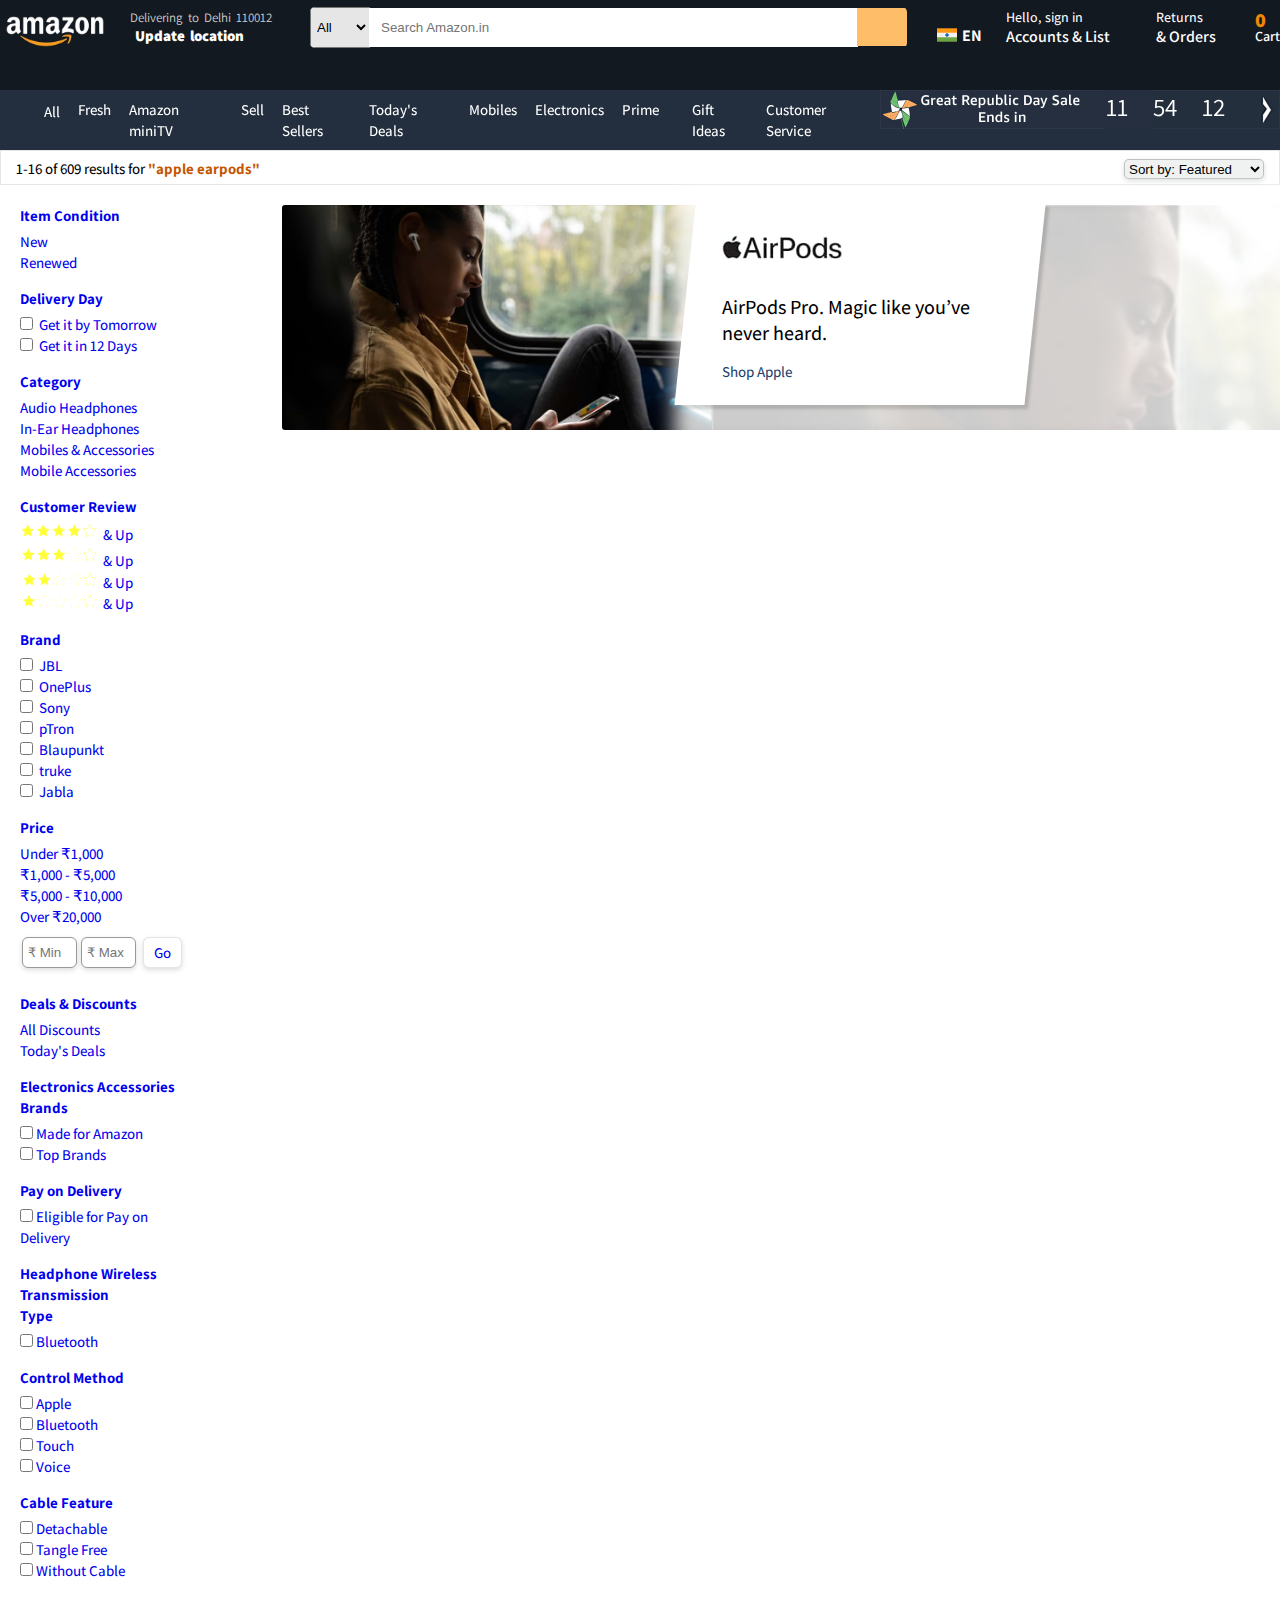
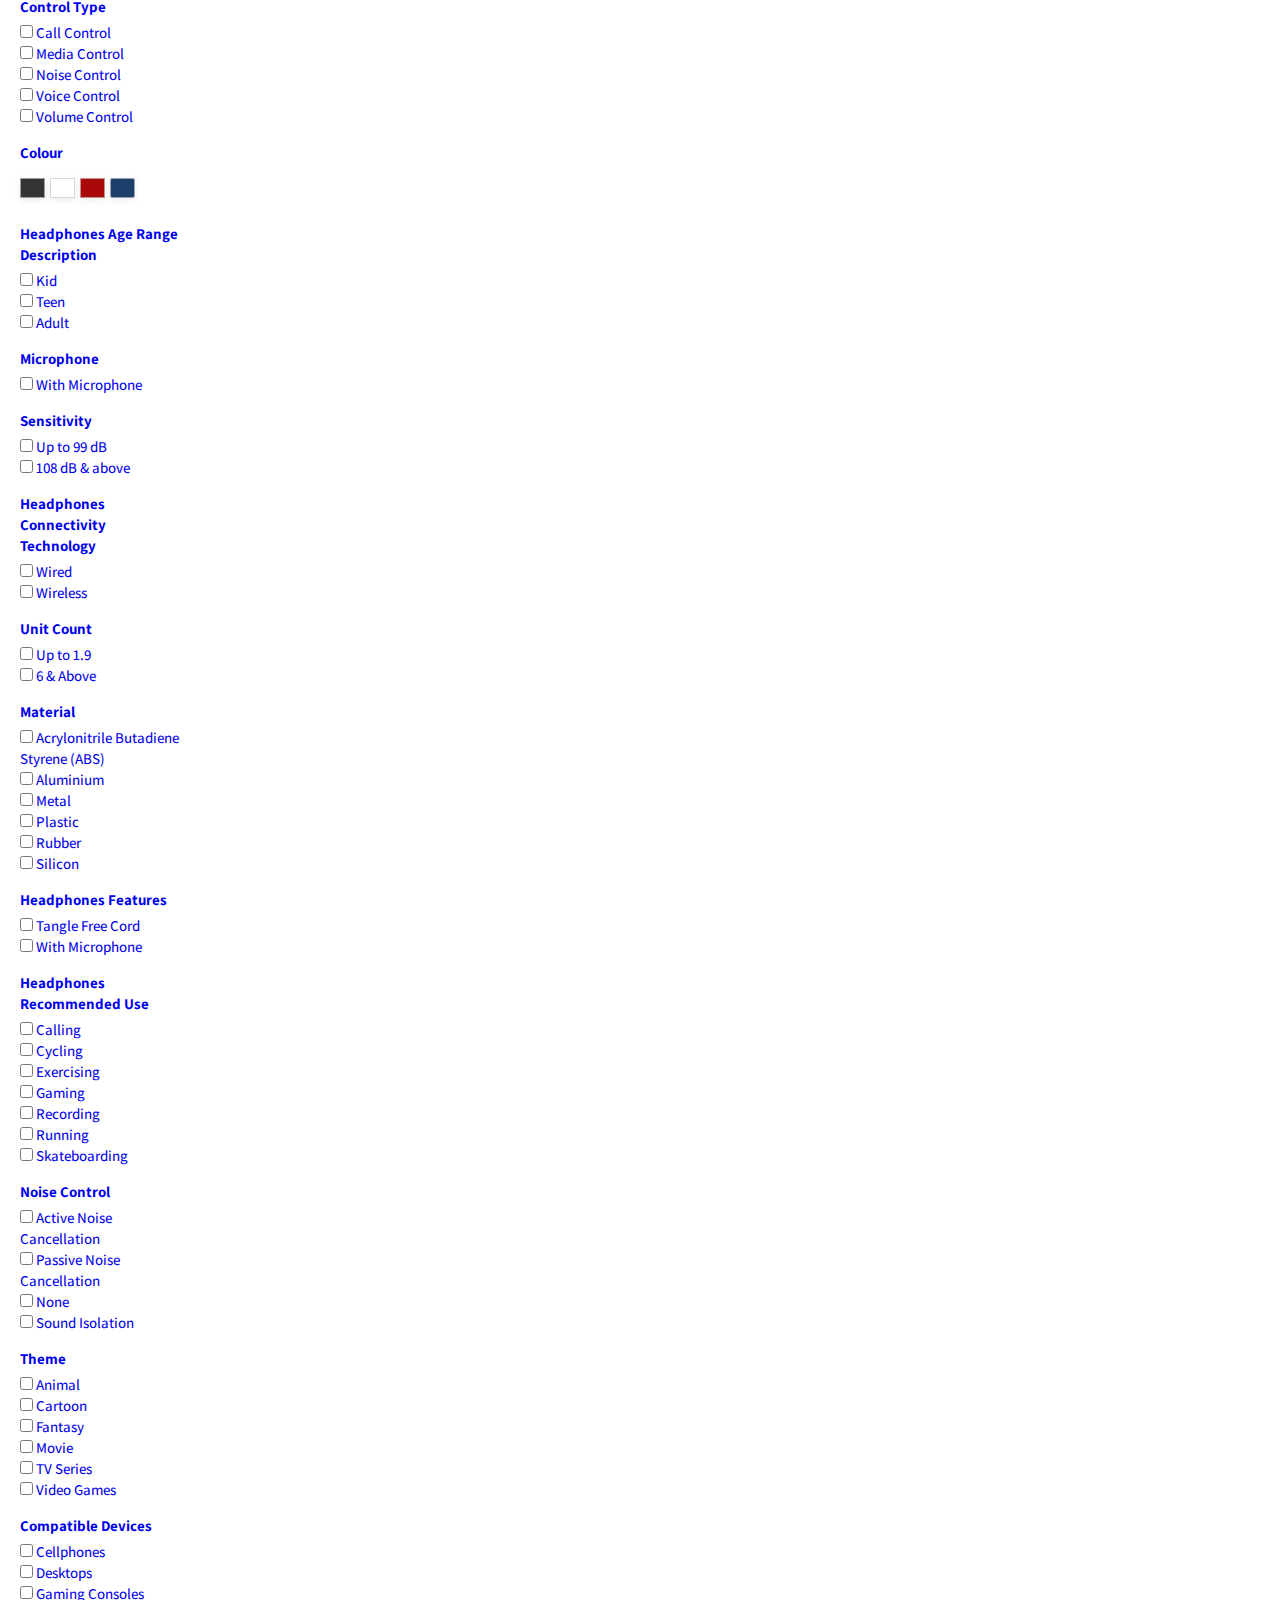
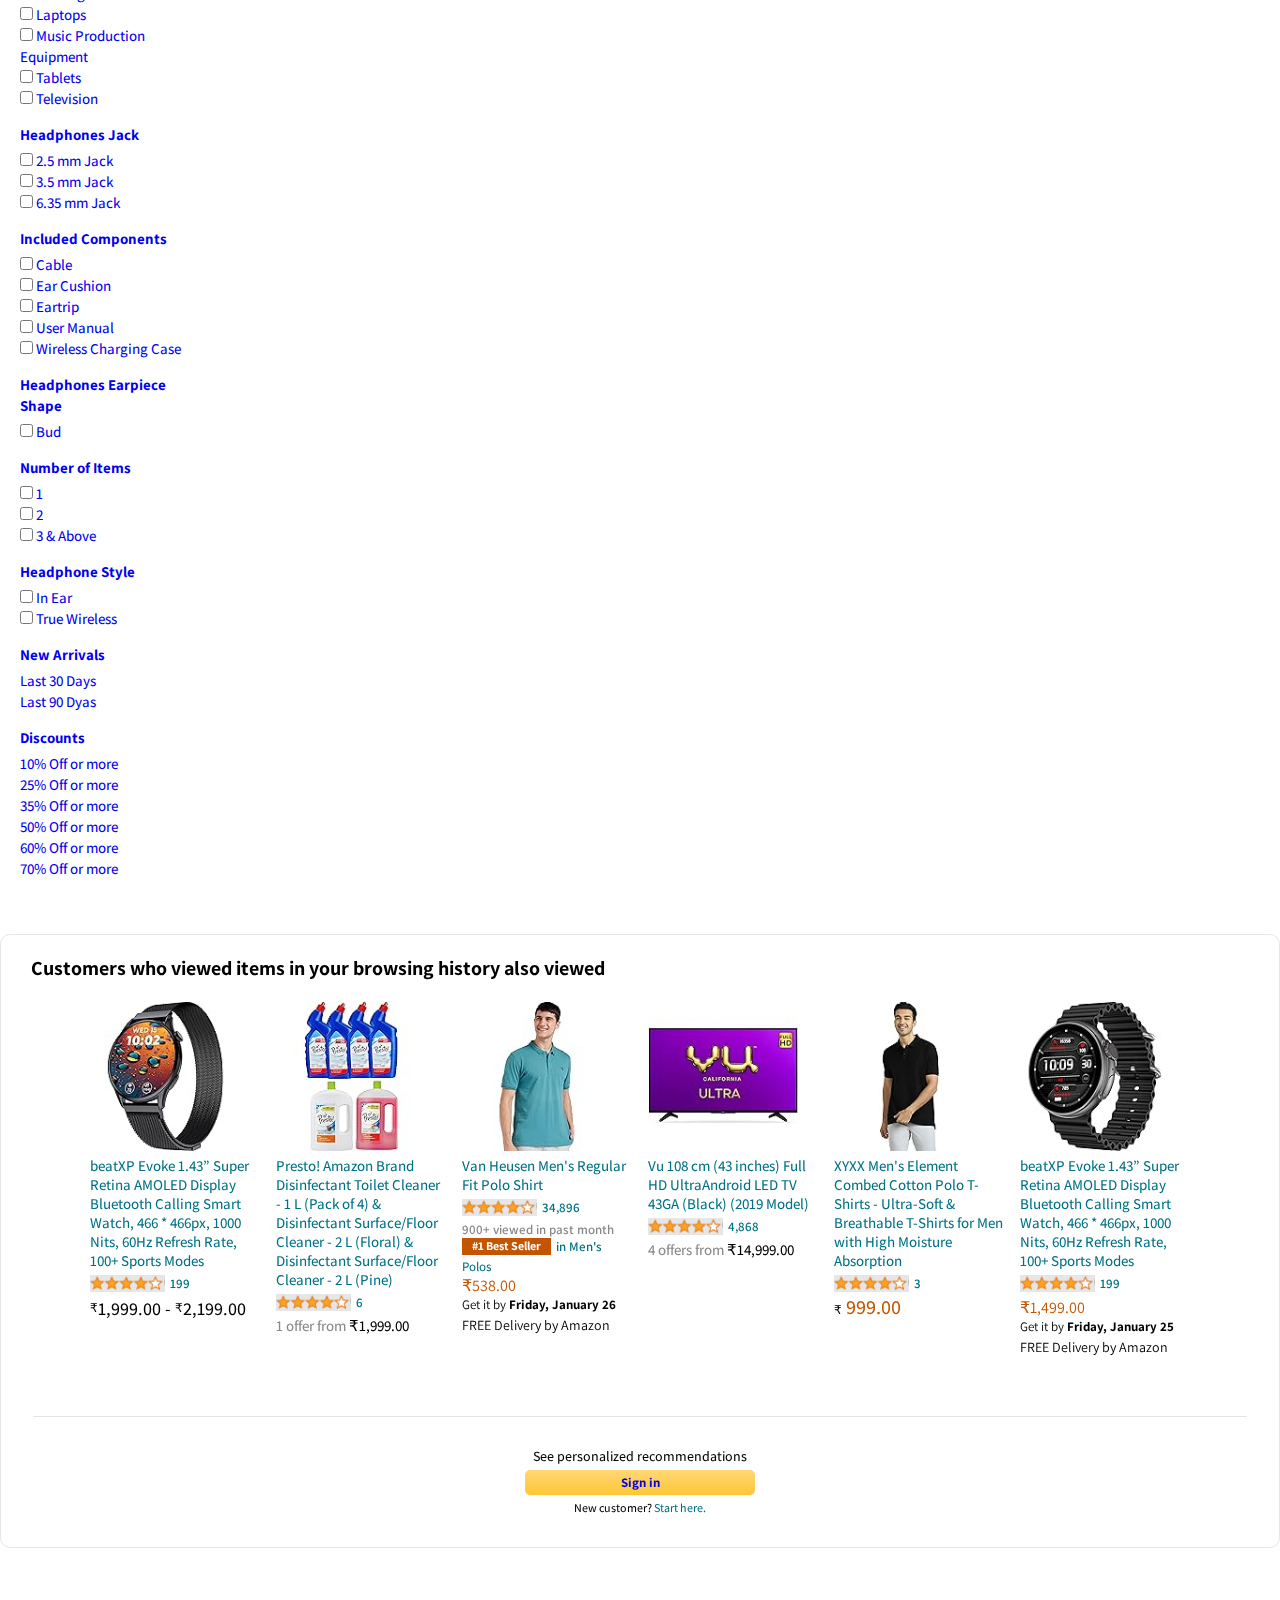
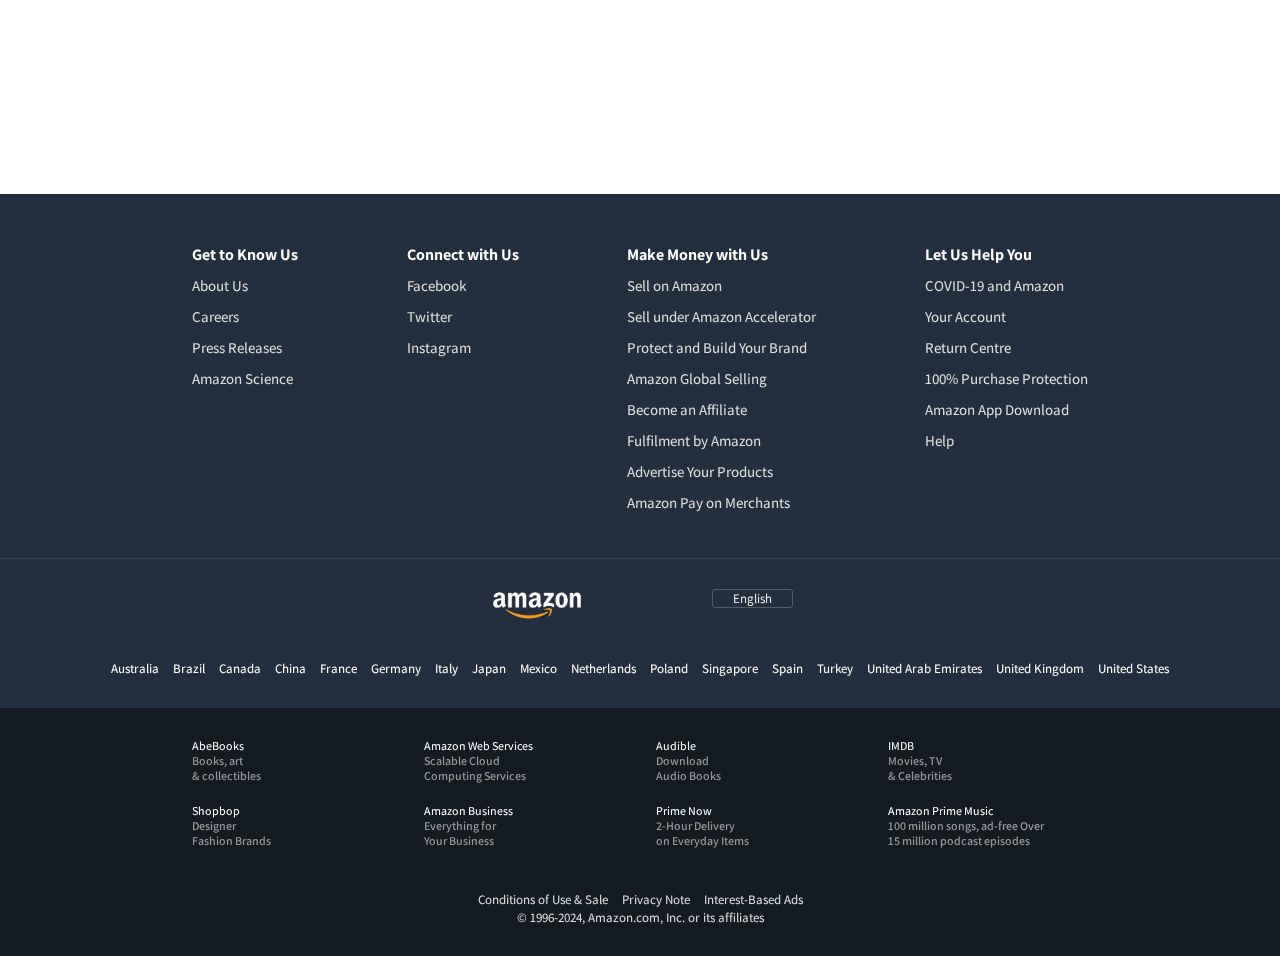
==== electronics.html @ 38cff814 "Electronic HTML Page" ====
<!DOCTYPE html>
<html lang="en">

<head>
    <meta charset="UTF-8">
    <meta name="viewport" content="width=device-width, initial-scale=1.0">
    <link rel="icon" type="image/x-icon" href="./img/tab-icon.png">
    <title>Amazon.in : Apple Earpods</title>
    <link rel="stylesheet" href="./css/style.css">
    <link rel="stylesheet" href="https://cdnjs.cloudflare.com/ajax/libs/font-awesome/6.5.1/css/all.min.css"
        integrity="sha512-DTOQO9RWCH3ppGqcWaEA1BIZOC6xxalwEsw9c2QQeAIftl+Vegovlnee1c9QX4TctnWMn13TZye+giMm8e2LwA=="
        crossorigin="anonymous" referrerpolicy="no-referrer" />
</head>

<body>

    <body>
        <!-- Site Skeleton -->
        <div class="container">
            <!-- Header One -->
            <header class="header-top">
                <div class="header-top-margin">
                    <div class="site-logo">
                        <img src="./img/log.png" alt="">
                    </div>
                    <div class="update-location">
                        <div class="location">
                            <p>Delivering to Delhi 110012</p>
                            <div class="map">
                                <p><i class="fa-solid fa-location-dot"></i></p>
                                <p>Update location</p>
                            </div>
                        </div>
                    </div>
                    <div class="search-product">
                        <form>
                            <div class="search-section">
                                <select>
                                    <option value="">All</option>
                                    <option value="">All Categories</option>
                                    <option value="">Alexa Skills</option>
                                    <option value="">Amazon Devices</option>
                                    <option value="">Amazon Fashion</option>
                                    <option value="">Amazon Fresh</option>
                                    <option value="">Amazon Pharmacy</option>
                                    <option value="">Appliances</option>
                                    <option value="">Apps & Games</option>
                                    <option value="">Audible Audiobooks</option>
                                    <option value="">Baby</option>
                                    <option value="">Beauty</option>
                                    <option value="">Books</option>
                                    <option value="">Car & Motorbike</option>
                                    <option value="">Collectibles</option>
                                    <option value="">Computers & Accessories</option>
                                    <option value="">Electronics</option>
                                    <option value="">Furniture</option>
                                    <option value="">Garden & Outdoors</option>
                                    <option value="">Gift & Cards</option>
                                    <option value="">Grocery & Gourmet Foods</option>
                                    <option value="">Health & Personal Care</option>
                                    <option value="">Home & Kitchen</option>
                                    <option value="">Industrial & Scientific</option>
                                    <option value="">Jewellery</option>
                                    <option value="">Kindle Store</option>
                                    <option value="">Kuggage & Bags</option>
                                    <option value="">Luxury Beauty</option>
                                    <option value="">Movies & TV Shows</option>
                                    <option value="">Music</option>
                                    <option value="">Musical Instruments</option>
                                    <option value="">Office Products</option>
                                    <option value="">Pet Supplies</option>
                                    <option value="">Prime Video</option>
                                    <option value="">Shoes & Handbags</option>
                                    <option value="">Software</option>
                                    <option value="">Sports, Fitness & Outdoors</option>
                                    <option value="">Subsscribe & Save</option>
                                    <option value="">Tools & Home Improvements</option>
                                    <option value="">Toys & Games</option>
                                    <option value="">Under ₹500</option>
                                    <option value="">Video Games</option>
                                    <option value="">Watches</option>
                                </select>
                                <input type="text" placeholder="Search Amazon.in">
                                <p><i class="fa-solid fa-magnifying-glass"></i></p>
                            </div>
                        </form>
                    </div>
                    <!-- Language has dropdown -->
                    <div class="select-language">
                        <div class="language">
                            <div class="lang-logo">
                                <img src="./img/india.png" alt="">
                            </div>
                            <div class="lang-name">
                                <div class="lang-names">
                                    <p>EN</p>
                                </div>
                                <div class="lang-icon"><i class="fa-solid fa-caret-down"></i></div>
                            </div>
                        </div>
                        <div class="language-dropdown hide">
                            <div class="lang-flex">
                                <ul>
                                    <li>
                                        <div class="content">
                                            <input type="radio" checked>
                                            <a href="#">English - EN</a>
                                        </div>
                                    </li>
                                    <li>
                                        <div class="underline"></div>
                                    </li>
                                    <li>
                                        <div class="content">
                                            <input type="radio">
                                            <a href="#">हिंदी - HI</a>
                                        </div>
                                    </li>
                                    <li>
                                        <div class="content">
                                            <input type="radio">
                                            <a href="#">மொழி - TA</a>
                                        </div>
                                    </li>
                                    <li>
                                        <div class="content">
                                            <input type="radio">
                                            <a href="#">భాష - TE</a>
                                        </div>
                                    </li>
                                    <li>
                                        <div class="content">
                                            <input type="radio">
                                            <a href="#">ಭಾಷೆ - KN</a>
                                        </div>
                                    </li>
                                    <li>
                                        <div class="content">
                                            <input type="radio">
                                            <a href="#">ഭാഷ - ML</a>
                                        </div>
                                    </li>
                                    <li>
                                        <div class="content">
                                            <input type="radio">
                                            <a href="#">ভাষা - BN</a>
                                        </div>
                                    </li>
                                    <li>
                                        <div class="content">
                                            <input type="radio">
                                            <a href="#">मराठी - MR</a>
                                        </div>
                                    </li>
                                    <li>
                                        <div class="learn-more">
                                            <a href="#">Learn more</a>
                                        </div>
                                    </li>
                                    <li>
                                        <div class="underline"></div>
                                    </li>
                                </ul>
                            </div>
                            <div class="shopping-site">
                                <img src="./img/india.png" alt="">
                                <p>You are shopping at Amazon.in</p>
                            </div>
                            <div class="change-country">
                                <a href="#">Change country/region</a>
                            </div>
                        </div>
                    </div>
                    <!-- Sign In has dropdown -->
                    <div class="sign-in">
                        <div class="sign-parent">
                            <div class="sign-content">
                                <p>Hello, sign in</p>
                            </div>
                        </div>
                        <div class="sign-account">
                            <div class="account-list">
                                <p>Accounts & List</p>
                            </div>
                            <div class="lang-icon"><i class="fa-solid fa-caret-down"></i></div>
                        </div>
                        <div class="sign-in-dropdown hide">
                            <div class="dropdown">
                                <div class="dropddown-sign-in">
                                    <div class="btn">
                                        <button>Sign in</button>
                                    </div>

                                    <p>New customer? <a href="#">Start here.</a></p>
                                </div>
                                <div class="underline"></div>
                                <div class="flex-divider">
                                    <div class="box-one">
                                        <ul>
                                            <li class="first-li"><a href="#">Your Lists</a></li>
                                            <li><a href="#">Create a Wish List</a></li>
                                            <li><a href="#">Wish from Any Website</a></li>
                                            <li><a href="#">Baby Wishlist</a></li>
                                            <li><a href="#">Discover Your Style</a></li>
                                            <li><a href="#">Explore Showroom</a></li>
                                        </ul>
                                    </div>
                                    <div class="underlines"></div>
                                    <div class="box-one">
                                        <ul>
                                            <li class="first-li"><a href="#">Your Account</a></li>
                                            <li><a href="#">Your Account</a></li>
                                            <li><a href="#">Your Orders</a></li>
                                            <li><a href="#">Your Wish List</a></li>
                                            <li><a href="#">Your Recommendations</a></li>
                                            <li><a href="#">Your Prime Membership</a></li>
                                            <li><a href="#">Your Prime Video</a></li>
                                            <li><a href="#">Your Subscribe & Save Items</a></li>
                                            <li><a href="#">Membership & Subscriptions</a></li>
                                            <li><a href="#">Your Seller Account</a></li>
                                            <li><a href="#">Manage Your Content and <br> Devices</a></li>
                                            <li><a href="#">Your Free Amazon Business <br> Account</a></li>
                                        </ul>
                                    </div>
                                </div>
                            </div>
                        </div>
                    </div>

                    <!-- Returns -->
                    <div class="return-orders">
                        <div class="return-cotent">
                            <p>Returns</p>
                            <p>& Orders</span></p>
                        </div>
                    </div>

                    <!-- Cart -->
                    <div class="cart">
                        <div class="cart-container">
                            <div class="cart-content">
                                <div class="cart-logo">
                                    <i class="fa-solid fa-cart-shopping"></i>
                                    <p class="cart-value">0</p>
                                </div>
                            </div>
                            <div class="cart-name">
                                <p>Cart</p>
                            </div>
                        </div>
                    </div>
                </div>
            </header>

            <!-- Burger Menu -->
            <div class="burger-menu hide">
                <div class="header">
                    <div class="user">
                        <div class="user-icon">
                            <div><i class="fa-solid fa-circle-user"></i></div>
                        </div>
                        <div class="hello-user">
                            <p>Hello, sign in</p>
                        </div>
                    </div>
                </div>
                <div class="side-menu">
                    <div class="menu-list">
                        <ul>
                            <li><a href="#">Trending</a></li>
                            <li><a href="#">Best Sellers</a></li>
                            <li><a href="#">New Releases</a></li>
                            <li><a href="#">Movers and Shakers</a></li>
                        </ul>
                    </div>
                    <div class="side-underline"></div>
                    <div class="menu-list">
                        <ul>
                            <li><a href="#">Digital Content and Devices</a></li>
                            <li><a href="#">Amazon miniTV- FREE entertainment <i
                                        class="fa-solid fa-chevron-right"></i></a>
                            </li>
                            <li><a href="#">Echo & Alexa <i class="fa-solid fa-chevron-right"></i></a></li>
                            <li><a href="#">Fire TV <i class="fa-solid fa-chevron-right"></i></a></li>
                            <li><a href="#">Kindle E-Readers & Books <i class="fa-solid fa-chevron-right"></i></a></li>
                            <li><a href="#">Audible Audiobooks <i class="fa-solid fa-chevron-right"></i></a></li>
                            <li><a href="#">Amazon Prime Video <i class="fa-solid fa-chevron-right"></i></a></li>
                            <li><a href="#">Amazon Prime Music <i class="fa-solid fa-chevron-right"></i></a></li>
                        </ul>
                    </div>
                    <div class="side-underline"></div>
                    <div class="menu-list">
                        <ul>
                            <li><a href="#">Shop by Category</a></li>
                            <li><a href="#">Mobiles & Computers <i class="fa-solid fa-chevron-right"></i></a></li>
                            <li><a href="#">TV, Appliances & Electronics <i class="fa-solid fa-chevron-right"></i></a>
                            </li>
                            <li><a href="#">Men's Fashion <i class="fa-solid fa-chevron-right"></i></a></li>
                            <li><a href="#">Women's Fashion <i class="fa-solid fa-chevron-right"></i></a></li>
                            <li><a href="#">See all <i class="fa-solid fa-chevron-down"></i></a></li>
                        </ul>
                    </div>
                    <div class="side-underline"></div>
                    <div class="menu-list">
                        <ul>
                            <li><a href="#">Programs & Features</a></li>
                            <li><a href="#">Amazon Pay</a></li>
                            <li><a href="#">Gift Cards & Mobile Recharges <i class="fa-solid fa-chevron-right"></i></a>
                            </li>
                            <li><a href="#">Amazon Launchpad</a></li>
                            <li><a href="#">Handloom and Handicrafts</a></li>
                            <li><a href="#">See all <i class="fa-solid fa-chevron-down"></i></a></li>
                        </ul>
                    </div>
                    <div class="side-underline"></div>
                    <div class="menu-list">
                        <ul>
                            <li><a href="#">Help & Settings</a></li>
                            <li><a href="#">Your Account <i class="fa-solid fa-chevron-right"></i></a></li>
                            <li><a href="#">Customer Service <i class="fa-solid fa-chevron-right"></i></a></li>
                            <li><a href="#">Sign in</a></li>
                        </ul>
                    </div>
                </div>
                <div class="close">
                    <i class="fa-solid fa-xmark"></i>
                </div>
            </div>

            <!-- Header Two -->
            <header class="header-bottom">
                <div class="header-bottom-margin">
                    <div class="nav-menu">
                        <nav>
                            <ul>
                                <li><a href="#"><i class="fa-solid fa-bars burger-menu-icon"></i>All</a></li>
                                <li><a href="#">Fresh</a></li>
                                <li><a href="#">Amazon miniTV</a></li>
                                <li><a href="#">Sell</a></li>
                                <li><a href="#">Best Sellers</a></li>
                                <li><a href="#">Today's Deals</a></li>
                                <li><a href="#">Mobiles</a></li>
                                <li><a href="#">Electronics</a></li>
                                <!-- Prime has dropdown -->
                                <li><a href="#">Prime<i class="fa-solid fa-caret-down"></i></a></li>
                                <li><a href="#">Gift Ideas</a></li>
                                <li><a href="#">Customer Service</a></li>
                            </ul>
                        </nav>
                    </div>
                    <div class="sale-banner">
                        <div class="banner-image">
                            <img src="./img/header-bottom-image.jpg" alt="">
                            <p>11 54 12</p>
                        </div>
                    </div>
                </div>
            </header>

            <div class="apple-product">
                <div class="apple-header">
                    <div class="apple-flex">
                        <div class="apple-text">
                            <p>1-16 of 609 results for <span>"apple earpods"</span></p>
                        </div>
                        <div class="apple-dropdown">
                            <select>
                                <option>Sort by: Featured <i class="fa-solid fa-chevron-down"></i></option>
                                <option>Price: Low to High</option>
                                <option>Price: High to Low</option>
                                <option>Avg. Customer Review</option>
                                <option>Newest Arrivals</option>
                            </select>
                        </div>
                    </div>
                </div>
                <div class="product-flex">
                    <div class="left">
                        <div class="item-desc">
                            <div class="item-list">
                                <ul>
                                    <li class="first"><a href="#">Item Condition</a></li>
                                    <li><a class="" href="#">New</a></li>
                                    <li><a class="" href="#">Renewed</a></li>
                                </ul>
                            </div>
                            <div class="item-list">
                                <ul>
                                    <li class="first"><a href="#">Delivery Day</a></li>
                                    <li>
                                        <input type="checkbox">
                                        <a class="" href="#">Get it by Tomorrow</a>
                                    </li>
                                    <li>
                                        <input type="checkbox">
                                        <a class="" href="#">Get it in 12 Days</a>
                                    </li>
                                </ul>
                            </div>
                            <div class="item-list">
                                <ul>
                                    <li class="first"><a href="#">Category</a></li>
                                    <li><a href="#">Audio Headphones</a></li>
                                    <li><a href="#">In-Ear Headphones</a></li>
                                    <li><a href="#">Mobiles & Accessories</a></li>
                                    <li><a href="#">Mobile Accessories</a></li>
                                </ul>
                            </div>
                            <div class="item-list">
                                <ul>
                                    <li class="first"><a href="#">Customer Review</a></li>
                                    <li><a href="#"><img src="./img/four-star.png" alt=""> & Up</a></li>
                                    <li><a href="#"><img src="./img/three-star.png" alt=""> & Up</a></li>
                                    <li><a href="#"><img src="./img/two-star.png" alt=""> & Up</a></li>
                                    <li><a href="#"><img src="./img/one-star.png" alt=""> & Up</a></li>
                                    </li>

                                </ul>
                            </div>
                            <div class="item-list">
                                <ul>
                                    <li class="first"><a href="#">Brand</a></li>
                                    <li>
                                        <input type="checkbox">
                                        <a class="" href="#">JBL</a>
                                    </li>
                                    <li>
                                        <input type="checkbox">
                                        <a class="" href="#">OnePlus</a>
                                    </li>
                                    <li>
                                        <input type="checkbox">
                                        <a class="" href="#">Sony</a>
                                    </li>
                                    <li>
                                        <input type="checkbox">
                                        <a class="" href="#">pTron</a>
                                    </li>
                                    <li>
                                        <input type="checkbox">
                                        <a class="" href="#">Blaupunkt</a>
                                    </li>
                                    <li>
                                        <input type="checkbox">
                                        <a class="" href="#">truke</a>
                                    </li>
                                    <li>
                                        <input type="checkbox">
                                        <a class="" href="#">Jabla</a>
                                    </li>
                                </ul>
                            </div>
                            <div class="item-list">
                                <ul>
                                    <li class="first">
                                        <a href="#">Price</a>
                                    </li>
                                    <li><a href="#"> Under ₹1,000</a></li>
                                    <li><a href="#"> ₹1,000 - ₹5,000</a></li>
                                    <li><a href="#"> ₹5,000 - ₹10,000</a></li>
                                    <li><a href="#"> Over ₹20,000</a></li>
                                    <li>
                                        <div class="flex-items">
                                            <input type="text" placeholder="₹ Min">
                                            <input type="text" placeholder="₹ Max">
                                            <a href="#">Go</a>
                                        </div>
                                    </li>
                                </ul>
                            </div>
                            <div class="item-list">
                                <ul>
                                    <li class="first"><a href="#">Deals & Discounts</a></li>
                                    <li><a href="#">All Discounts</a></li>
                                    <li><a href="#">Today's Deals</a></li>
                                </ul>
                            </div>
                            <div class="item-list">
                                <ul>
                                    <li class="first"><a href="#">Electronics Accessories Brands </a></li>
                                    <li><input type="checkbox"><a href="#">Made for Amazon</a></li>
                                    <li><input type="checkbox"><a href="#">Top Brands</a></li>
                                </ul>
                            </div>
                            <div class="item-list">
                                <ul>
                                    <li class="first"><a href="#">Pay on Delivery</a></li>
                                    <li><input type="checkbox"><a href="#">Eligible for Pay on Delivery</a></li>
                                </ul>
                            </div>
                            <div class="item-list">
                                <ul>
                                    <li class="first"><a href="#">Headphone Wireless Transmission <br> Type</a></li>
                                    <li><input type="checkbox"><a href="#">Bluetooth</a></li>
                                </ul>
                            </div>
                            <div class="item-list">
                                <ul>
                                    <li class="first"><a href="#">Control Method</a></li>
                                    <li><input type="checkbox"><a href="#">Apple</a></li>
                                    <li><input type="checkbox"><a href="#">Bluetooth</a></li>
                                    <li><input type="checkbox"><a href="#">Touch</a></li>
                                    <li><input type="checkbox"><a href="#">Voice</a></li>
                                </ul>
                            </div>
                            <div class="item-list">
                                <ul>
                                    <li class="first"><a href="#">Cable Feature</a></li>
                                    <li><input type="checkbox"><a href="#">Detachable</a></li>
                                    <li><input type="checkbox"><a href="#">Tangle Free</a></li>
                                    <li><input type="checkbox"><a href="#">Without Cable</a></li>
                                </ul>
                            </div>
                            <div class="item-list">
                                <ul>
                                    <li class="first"><a href="#">Control Type</a></li>
                                    <li><input type="checkbox"><a href="#">Call Control</a></li>
                                    <li><input type="checkbox"><a href="#">Media Control</a></li>
                                    <li><input type="checkbox"><a href="#">Noise Control</a></li>
                                    <li><input type="checkbox"><a href="#">Voice Control</a></li>
                                    <li><input type="checkbox"><a href="#">Volume Control</a></li>
                                </ul>
                            </div>
                            <div class="item-list">
                                <ul>
                                    <li class="first"><a href="#">Colour</a></li>
                                    <li>
                                        <div class="flex-items">
                                            <div class="color-one"></div>
                                            <div class="color-two"></div>
                                            <div class="color-three"></div>
                                            <div class="color-four"></div>
                                        </div>
                                    </li>
                                </ul>
                            </div>
                            <div class="item-list">
                                <ul>
                                    <li class="first"><a href="#">Headphones Age Range Description</a></li>
                                    <li><input type="checkbox"><a href="#">Kid</a></li>
                                    <li><input type="checkbox"><a href="#">Teen</a></li>
                                    <li><input type="checkbox"><a href="#">Adult</a></li>
                                </ul>
                            </div>
                            <div class="item-list">
                                <ul>
                                    <li class="first"><a href="#">Microphone</a></li>
                                    <li><input type="checkbox"><a href="#">With Microphone</a></li>
                                </ul>
                            </div>
                            <div class="item-list">
                                <ul>
                                    <li class="first"><a href="#">Sensitivity</a></li>
                                    <li><input type="checkbox"><a href="#">Up to 99 dB</a></li>
                                    <li><input type="checkbox"><a href="#">108 dB & above</a></li>
                                </ul>
                            </div>
                            <div class="item-list">
                                <ul>
                                    <li class="first"><a href="#">Headphones Connectivity <br> Technology</a></li>
                                    <li><input type="checkbox"><a href="#">Wired</a></li>
                                    <li><input type="checkbox"><a href="#">Wireless</a></li>
                                </ul>
                            </div>
                            <div class="item-list">
                                <ul>
                                    <li class="first"><a href="#">Unit Count</a></li>
                                    <li><input type="checkbox"><a href="#">Up to 1.9</a></li>
                                    <li><input type="checkbox"><a href="#">6 & Above</a></li>
                                </ul>
                            </div>
                            <div class="item-list">
                                <ul>
                                    <li class="first"><a href="#">Material</a></li>
                                    <li><input type="checkbox"><a href="#">Acrylonitrile Butadiene Styrene (ABS)</a>
                                    </li>
                                    <li><input type="checkbox"><a href="#">Aluminium</a></li>
                                    <li><input type="checkbox"><a href="#">Metal</a></li>
                                    <li><input type="checkbox"><a href="#">Plastic</a></li>
                                    <li><input type="checkbox"><a href="#">Rubber</a></li>
                                    <li><input type="checkbox"><a href="#">Silicon</a></li>
                                </ul>
                            </div>
                            <div class="item-list">
                                <ul>
                                    <li class="first"><a href="#">Headphones Features</a></li>
                                    <li><input type="checkbox"><a href="#">Tangle Free Cord</a></li>
                                    <li><input type="checkbox"><a href="#">With Microphone</a></li>
                                </ul>
                            </div>
                            <div class="item-list">
                                <ul>
                                    <li class="first"><a href="#">Headphones Recommended Use</a></li>
                                    <li><input type="checkbox"><a href="#">Calling</a></li>
                                    <li><input type="checkbox"><a href="#">Cycling</a></li>
                                    <li><input type="checkbox"><a href="#">Exercising</a></li>
                                    <li><input type="checkbox"><a href="#">Gaming</a></li>
                                    <li><input type="checkbox"><a href="#">Recording</a></li>
                                    <li><input type="checkbox"><a href="#">Running</a></li>
                                    <li><input type="checkbox"><a href="#">Skateboarding</a></li>
                                </ul>
                            </div>
                            <div class="item-list">
                                <ul>
                                    <li class="first"><a href="#">Noise Control</a></li>
                                    <li><input type="checkbox"><a href="#">Active Noise Cancellation</a></li>
                                    <li><input type="checkbox"><a href="#">Passive Noise Cancellation</a></li>
                                    <li><input type="checkbox"><a href="#">None</a></li>
                                    <li><input type="checkbox"><a href="#">Sound Isolation</a></li>
                                </ul>
                            </div>
                            <div class="item-list">
                                <ul>
                                    <li class="first"><a href="#">Theme</a></li>
                                    <li><input type="checkbox"><a href="#">Animal</a></li>
                                    <li><input type="checkbox"><a href="#">Cartoon</a></li>
                                    <li><input type="checkbox"><a href="#">Fantasy</a></li>
                                    <li><input type="checkbox"><a href="#">Movie</a></li>
                                    <li><input type="checkbox"><a href="#">TV Series</a></li>
                                    <li><input type="checkbox"><a href="#">Video Games</a></li>
                                </ul>
                            </div>
                            <div class="item-list">
                                <ul>
                                    <li class="first"><a href="#">Compatible Devices</a></li>
                                    <li><input type="checkbox"><a href="#">Cellphones</a></li>
                                    <li><input type="checkbox"><a href="#">Desktops</a></li>
                                    <li><input type="checkbox"><a href="#">Gaming Consoles</a></li>
                                    <li><input type="checkbox"><a href="#">Laptops</a></li>
                                    <li><input type="checkbox"><a href="#">Music Production Equipment</a></li>
                                    <li><input type="checkbox"><a href="#">Tablets</a></li>
                                    <li><input type="checkbox"><a href="#">Television</a></li>
                                </ul>
                            </div>
                            <div class="item-list">
                                <ul>
                                    <li class="first"><a href="#">Headphones Jack</a></li>
                                    <li><input type="checkbox"><a href="#">2.5 mm Jack</a></li>
                                    <li><input type="checkbox"><a href="#">3.5 mm Jack</a></li>
                                    <li><input type="checkbox"><a href="#">6.35 mm Jack</a></li>
                                </ul>
                            </div>
                            <div class="item-list">
                                <ul>
                                    <li class="first"><a href="#">Included Components</a></li>
                                    <li><input type="checkbox"><a href="#">Cable</a></li>
                                    <li><input type="checkbox"><a href="#">Ear Cushion</a></li>
                                    <li><input type="checkbox"><a href="#">Eartrip</a></li>
                                    <li><input type="checkbox"><a href="#">User Manual</a></li>
                                    <li><input type="checkbox"><a href="#">Wireless Charging Case</a></li>
                                </ul>
                            </div>
                            <div class="item-list">
                                <ul>
                                    <li class="first"><a href="#">Headphones Earpiece Shape</a></li>
                                    <li><input type="checkbox"><a href="#">Bud</a></li>
                                </ul>
                            </div>
                            <div class="item-list">
                                <ul>
                                    <li class="first"><a href="#">Number of Items</a></li>
                                    <li><input type="checkbox"><a href="#">1</a></li>
                                    <li><input type="checkbox"><a href="#">2</a></li>
                                    <li><input type="checkbox"><a href="#">3 & Above</a></li>
                                </ul>
                            </div>
                            <div class="item-list">
                                <ul>
                                    <li class="first"><a href="#">Headphone Style</a></li>
                                    <li><input type="checkbox"><a href="#">In Ear</a></li>
                                    <li><input type="checkbox"><a href="#">True Wireless</a></li>
                                </ul>
                            </div>
                            <div class="item-list">
                                <ul>
                                    <li class="first"><a href="#">New Arrivals</a></li>
                                    <li><a href="#">Last 30 Days</a></li>
                                    <li><a href="#">Last 90 Dyas</a></li>
                                </ul>
                            </div>
                            <div class="item-list">
                                <ul>
                                    <li class="first"><a href="#">Discounts</a></li>
                                    <li><a href="#">10% Off or more</a></li>
                                    <li><a href="#">25% Off or more</a></li>
                                    <li><a href="#">35% Off or more</a></li>
                                    <li><a href="#">50% Off or more</a></li>
                                    <li><a href="#">60% Off or more</a></li>
                                    <li><a href="#">70% Off or more</a></li>
                                </ul>
                            </div>
                        </div>
                    </div>
                    <div class="right">
                        <div class="prod-banner">
                            <div class="main-image">
                                <img src="./img/prod-banner.jpg" alt="">
                            </div>
                            <div class="image-desc"></div>
                            <div class="apple-skew">
                                <div class="apple-logo">
                                    <img src="./img/airpod-logo.jpeg" alt="">
                                    <p>AirPods Pro. Magic like you’ve never heard.</p>
                                    <a href="#">Shop Apple <i class="fa-solid fa-chevron-right"></i></a>
                                </div>
                            </div>
                            <div class="fade-image">
                                <img src="./img/prod-banner.jpg" alt="">
                            </div>
                            <div class="image-overlay"></div>
                        </div>
                        <div class="prod-container">
                            <div class="search-result">
                                <p class="result">Results</p>
                                <p class="check-product">Check each product page for other buying options.</p>
                            </div>
                            <div class="prod-tiles">
                                <div class="item-list">
                                    <div></div>
                                </div>
                            </div>
                        </div>
                    </div>
                </div>
            </div>

            <!-- Browsing History -->
            <section class="browsing-history">
                <div class="browsing-border">
                    <div class="browsing-heading">
                        <p>Customers who viewed items in your browsing history also viewed</p>
                    </div>
                    <div class="browsing-prod">
                        <div class="browsing-flex">
                            <div class="browsing-item">
                                <div class="browsing-image">
                                    <img src="./img/browsingone.jpg" alt="">
                                </div>
                                <div class="browsing-desc">
                                    <p>beatXP Evoke 1.43” Super Retina AMOLED Display Bluetooth Calling Smart Watch, 466
                                        *
                                        466px, 1000 Nits, 60Hz Refresh Rate, 100+ Sports Modes</p>
                                </div>
                                <div class="browsing-rating">
                                    <img src="./img/four-star.png" alt="">
                                    <p>199</p>
                                </div>
                                <div class="browsing-price">
                                    <p><span>₹</span>1,999.00 - <span>₹</span>2,199.00</p>
                                </div>
                            </div>
                            <div class="browsing-item">
                                <div class="browsing-image">
                                    <img src="./img/browsingtwo.jpg" alt="">
                                </div>
                                <div class="browsing-desc">
                                    <p>Presto! Amazon Brand Disinfectant Toilet Cleaner - 1 L (Pack of 4) & Disinfectant
                                        Surface/Floor Cleaner - 2 L (Floral) & Disinfectant Surface/Floor Cleaner - 2 L
                                        (Pine)</p>
                                </div>
                                <div class="browsing-rating">
                                    <img src="./img/four-star.png" alt="">
                                    <p>6</p>
                                </div>
                                <div class="browsing-price">
                                    <p class="darker">1 offer from <span class="darker-span">₹1,999.00</span></p>
                                </div>
                            </div>
                            <div class="browsing-item">
                                <div class="browsing-image">
                                    <img src="./img/browsingthree.jpg" alt="">
                                </div>
                                <div class="browsing-desc">
                                    <p>Van Heusen Men's Regular Fit Polo Shirt</p>
                                </div>
                                <div class="browsing-rating">
                                    <img src="./img/four-star.png" alt="">
                                    <p>34,896</p>
                                </div>
                                <div class="viewed">
                                    <p>900+ viewed in past month</p>
                                </div>
                                <div class="banner-ad">
                                    <div class="banner">
                                        <p>#1 Best Seller</p>
                                    </div>
                                    <div class="banner-desc">
                                        <p>in Men's</p>
                                    </div>
                                </div>
                                <div class="polos">
                                    <p>Polos</p>
                                </div>
                                <div class="browsing-pricing">
                                    <p><span>₹</span>538.00</p>
                                </div>
                                <div class="friday">
                                    <p>Get it by <span>Friday, January 26</span></p>
                                </div>
                                <div class="free-delivery">
                                    <p>FREE Delivery by Amazon</p>
                                </div>
                            </div>
                            <div class="browsing-item">
                                <div class="browsing-image">
                                    <img src="./img/browsingfour.jpg" alt="">
                                </div>
                                <div class="browsing-desc">
                                    <p>Vu 108 cm (43 inches) Full HD UltraAndroid LED TV 43GA (Black) (2019 Model)</p>
                                </div>
                                <div class="browsing-rating">
                                    <img src="./img/four-star.png" alt="">
                                    <p>4,868</p>
                                </div>
                                <div class="browsing-price">
                                    <p class="offers"><span class="offer-span">4 offers from</span> ₹14,999.00</p>
                                </div>
                            </div>
                            <div class="browsing-item">
                                <div class="browsing-image">
                                    <img src="./img/browsingfive.jpg" alt="">
                                </div>
                                <div class="browsing-desc">
                                    <p>XYXX Men's Element Combed Cotton Polo T-Shirts - Ultra-Soft & Breathable T-Shirts
                                        for
                                        Men with High Moisture Absorption</p>
                                </div>
                                <div class="browsing-rating">
                                    <img src="./img/four-star.png" alt="">
                                    <p>3</p>
                                </div>
                                <div class="browsing-price">
                                    <p><span>₹</span> <span class="orange-text">999.00</span></p>
                                </div>
                            </div>
                            <div class="browsing-item">
                                <div class="browsing-image">
                                    <img src="./img/browsingsix.jpg" alt="">
                                </div>
                                <div class="browsing-desc">
                                    <p>beatXP Evoke 1.43” Super Retina AMOLED Display Bluetooth Calling Smart Watch, 466
                                        *
                                        466px, 1000 Nits, 60Hz Refresh Rate, 100+ Sports Modes</p>
                                </div>
                                <div class="browsing-rating">
                                    <img src="./img/four-star.png" alt="">
                                    <p>199</p>
                                </div>
                                <div class="browsing-pricing">
                                    <p><span>₹</span>1,499.00</p>
                                </div>
                                <div class="friday">
                                    <p>Get it by <span>Friday, January 25</span></p>
                                </div>
                                <div class="free-delivery">
                                    <p>FREE Delivery by Amazon</p>
                                </div>
                            </div>
                        </div>
                    </div>
                    <div class="underline"></div>
                    <div class="browsing-sign">
                        <div class="browsing-sign-flex">
                            <div class="browsing-sign-desc">
                                <p>See personalized recommendations</p>
                            </div>
                            <div class="sign-button">
                                <a href="#">Sign in</a>
                            </div>
                            <div class="new-customer">
                                <p>New customer? <a href="">Start here.</a></p>
                            </div>
                        </div>
                    </div>
                </div>
            </section>
            <!-- Footer -->
            <footer>
                <div class="footer-top">
                    <div class="footer-margin">
                        <div class="footer-flex">
                            <div class="footer-list">
                                <ul>
                                    <li><a href="#"><span>Get to Know Us</span></a></li>
                                    <li><a href="#">About Us</a></li>
                                    <li><a href="#">Careers</a></li>
                                    <li><a href="#">Press Releases</a></li>
                                    <li><a href="#">Amazon Science</a></li>
                                </ul>
                            </div>
                            <div class="footer-list">
                                <ul>
                                    <li><a href="#"><span>Connect with Us</span></a></li>
                                    <li><a href="#">Facebook</a></li>
                                    <li><a href="#">Twitter</a></li>
                                    <li><a href="#">Instagram</a></li>
                                </ul>
                            </div>
                            <div class="footer-list">
                                <ul>
                                    <li><a href="#"><span>Make Money with Us</span></a></li>
                                    <li><a href="#">Sell on Amazon</a></li>
                                    <li><a href="#">Sell under Amazon Accelerator</a></li>
                                    <li><a href="#">Protect and Build Your Brand</a></li>
                                    <li><a href="#">Amazon Global Selling</a></li>
                                    <li><a href="#">Become an Affiliate</a></li>
                                    <li><a href="#">Fulfilment by Amazon</a></li>
                                    <li><a href="#">Advertise Your Products</a></li>
                                    <li><a href="#">Amazon Pay on Merchants</a></li>
                                </ul>
                            </div>
                            <div class="footer-list">
                                <ul>
                                    <li><a href="#"><span>Let Us Help You</span></a></li>
                                    <li><a href="#">COVID-19 and Amazon</a></li>
                                    <li><a href="#">Your Account</a></li>
                                    <li><a href="#">Return Centre</a></li>
                                    <li><a href="#">100% Purchase Protection</a></li>
                                    <li><a href="#">Amazon App Download</a></li>
                                    <li><a href="#">Help</a></li>
                                </ul>
                            </div>
                        </div>
                    </div>
                </div>
                <div class="footer-med">
                    <div class="underline"></div>
                    <div class="footer-margin">
                        <div class="footer-flex">
                            <div class="footer-img">
                                <div class="image">
                                    <img src="./img/log.png" alt="">
                                </div>
                            </div>
                            <div class="footer-language">
                                <div class="language-border">
                                    <div class="globe">
                                        <i class="fa-solid fa-globe"></i>
                                    </div>
                                    <div class="lang">
                                        <p>English</p>
                                    </div>
                                    <div class="lang-icons">
                                        <div class="up-arrow">
                                            <i class="fa-solid fa-caret-up"></i>
                                        </div>
                                        <div class="down-arrow">
                                            <i class="fa-solid fa-caret-down"></i>
                                        </div>
                                    </div>
                                </div>
                            </div>
                        </div>
                        <div class="footer-flex">
                            <div class="footer-margin-bottom">
                                <div class="country-list">
                                    <ul>
                                        <li><a href="#">Australia</a></li>
                                        <li><a href="#">Brazil</a></li>
                                        <li><a href="#">Canada</a></li>
                                        <li><a href="#">China</a></li>
                                        <li><a href="#">France</a></li>
                                        <li><a href="#">Germany</a></li>
                                        <li><a href="#">Italy</a></li>
                                        <li><a href="#">Japan</a></li>
                                        <li><a href="#">Mexico</a></li>
                                        <li><a href="#">Netherlands</a></li>
                                        <li><a href="#">Poland</a></li>
                                        <li><a href="#">Singapore</a></li>
                                        <li><a href="#">Spain</a></li>
                                        <li><a href="#">Turkey</a></li></br>
                                        <li><a href="#">United Arab Emirates</a></li>
                                        <li><a href="#">United Kingdom</a></li>
                                        <li><a href="#">United States</a></li>
                                    </ul>
                                </div>
                            </div>
                        </div>
                    </div>

                </div>
                <div class="footer-bottom">
                    <div class="footer-margin">
                        <div class="footer-flex">
                            <div class="footer-list-item">
                                <div class="list-items">
                                    <a>AbeBooks <br> <span>Books, art <br> & collectibles</span></a>
                                </div>
                                <div class="list-items">
                                    <a>Amazon Web Services <br> <span>Scalable Cloud <br> Computing Services</span></a>
                                </div>
                                <div class="list-items">
                                    <a>Audible <br> <span>Download <br> Audio Books</span></a>
                                </div>
                                <div class="list-items">
                                    <a>IMDB <br> <span>Movies, TV <br> & Celebrities</span></a>
                                </div>
                            </div>
                            <div class="footer-list-item">
                                <div class="list-items">
                                    <a>Shopbop <br> <span>Designer <br> Fashion Brands</span></a>
                                </div>
                                <div class="list-items">
                                    <a>Amazon Business <br> <span>Everything for <br> Your Business</span></a>
                                </div>
                                <div class="list-items">
                                    <a>Prime Now <br> <span>2-Hour Delivery <br> on Everyday Items</span></a>
                                </div>
                                <div class="list-items">
                                    <a>Amazon Prime Music <br> <span>100 million songs, ad-free Over <br> 15 million
                                            podcast
                                            episodes</span> </a>
                                </div>
                            </div>
                        </div>
                    </div>
                </div>
                <div class="footer-site-note">

                    <div class="site-note-one">
                        <ul>
                            <li><a href="#">Conditions of Use & Sale</a></li>
                            <li><a href="#">Privacy Note</a></li>
                            <li><a href="#">Interest-Based Ads</a></li>
                        </ul>
                    </div>
                    <div class="site-note-two">
                        <p><span>&#169; </span> 1996-2024, Amazon.com, Inc. or its affiliates</p>
                    </div>

                </div>
            </footer>
        </div>

    </body>

</html>
---- css/style.css ----
@import url("https://fonts.googleapis.com/css2?family=Assistant:wght@200;300;400;500;600;700;800&display=swap");
* {
  margin: 0;
  padding: 0;
  box-sizing: border-box;
}

.row-row-two::-webkit-scrollbar,
.row-row::-webkit-scrollbar {
  height: 5px;
}

.row-row-two::-webkit-scrollbar-track,
.row-row::-webkit-scrollbar-track {
  background-color: #fff;
}

.row-row-two::-webkit-scrollbar-thumb,
.row-row::-webkit-scrollbar-thumb {
  background-color: #888;
  border-radius: 5px;
}

body {
  font-size: 16px;
  font-family: "Assistant", sans-serif;
  color: #fff;
}

a {
  text-decoration: none;
}

a:visited {
  color: #000;
}

li {
  list-style: none;
}

.hide {
  display: none;
}

.show {
  display: block;
}

.container .header-top {
  height: 10vh;
  width: 100%;
  overflow-y: hidden;
  background-color: #131921;
}
.container .header-top .header-top-margin {
  position: fixed;
  z-index: 1000;
  background-color: #131921;
  width: 100%;
  display: flex;
  justify-content: center;
  align-items: center;
}
.container .header-top .header-top-margin .site-logo {
  width: 110px;
  margin-top: 13px;
}
.container .header-top .header-top-margin .site-logo img {
  width: inherit;
}
.container .header-top .header-top-margin .update-location {
  min-width: 200px;
}
.container .header-top .header-top-margin .update-location .location {
  padding: 0px 20px;
}
.container .header-top .header-top-margin .update-location .location p {
  color: #ccc;
  font-size: 13px;
  word-spacing: 2px;
}
.container .header-top .header-top-margin .update-location .location .map {
  display: flex;
  flex-direction: row;
}
.container .header-top .header-top-margin .update-location .location .map p i {
  margin-right: 5px;
}
.container .header-top .header-top-margin .update-location .location .map p {
  color: #fff;
  font-weight: 800;
  font-size: 15px;
}
.container .header-top .header-top-margin .search-product {
  width: 600px;
  border-radius: 5px;
  position: relative;
  overflow: hidden;
}
.container .header-top .header-top-margin .search-product form .search-section select {
  margin-right: -4px;
  width: 60px;
  padding: 11px 2px;
  background: #e6e6e6;
}
.container .header-top .header-top-margin .search-product form .search-section input {
  outline: none;
  border: none;
  width: 82%;
  padding: 12px;
}
.container .header-top .header-top-margin .search-product form .search-section p {
  position: absolute;
  right: 0;
  top: 1px;
  width: 50px;
  height: 38px;
  background: #febd69;
}
.container .header-top .header-top-margin .search-product form .search-section p i {
  font-size: 17px;
  color: #000;
  padding: 10px 18px;
}
.container .header-top .header-top-margin .select-language {
  margin-top: 10px;
  width: 100px;
}
.container .header-top .header-top-margin .select-language .language {
  margin: 10px 0px 0px 30px;
  display: flex;
}
.container .header-top .header-top-margin .select-language .language .lang-logo img {
  width: 20px;
}
.container .header-top .header-top-margin .select-language .language .lang-name {
  padding-left: 5px;
  display: flex;
}
.container .header-top .header-top-margin .select-language .language .lang-name .lang-names p {
  color: #fff;
  font-weight: 700;
}
.container .header-top .header-top-margin .select-language .language .lang-name .lang-icon i {
  color: #a7acb2;
  font-size: 10px;
  padding-left: 2px;
}
.container .header-top .header-top-margin .select-language .language-dropdown {
  position: absolute;
  top: 55px;
  right: 175px;
  width: 220px;
  height: 340px;
  background: #fff;
  border: 1px solid rgba(0, 0, 0, 0.1);
  border-radius: 3px;
}
.container .header-top .header-top-margin .select-language .language-dropdown::before {
  content: "";
  position: absolute;
  width: 13px;
  height: 13px;
  background-color: #fff;
  rotate: 45deg;
  top: -7px;
  left: 40px;
}
.container .header-top .header-top-margin .select-language .language-dropdown .lang-flex {
  padding-top: 10px;
}
.container .header-top .header-top-margin .select-language .language-dropdown .lang-flex ul li .content {
  padding: 4px 20px;
}
.container .header-top .header-top-margin .select-language .language-dropdown .lang-flex ul li .content input[type=radio]:checked:after {
  width: 13px;
  height: 13px;
  border-radius: 15px;
  top: -1px;
  left: -2px;
  position: relative;
  background-color: #ffa500;
  content: "";
  display: inline-block;
  visibility: visible;
  border: 2px solid white;
}
.container .header-top .header-top-margin .select-language .language-dropdown .lang-flex ul li .content a {
  font-size: 13px;
  font-weight: 500;
  padding-left: 5px;
}
.container .header-top .header-top-margin .select-language .language-dropdown .lang-flex ul li .learn-more {
  padding: 10px 38px;
}
.container .header-top .header-top-margin .select-language .language-dropdown .lang-flex ul li .learn-more a {
  color: #007185;
  font-size: 14px;
  font-weight: 500;
}
.container .header-top .header-top-margin .select-language .language-dropdown .lang-flex ul li .underline {
  margin: 0 40px;
  width: 70%;
  height: 1px;
  background-color: rgba(0, 0, 0, 0.1);
}
.container .header-top .header-top-margin .select-language .language-dropdown .shopping-site {
  display: flex;
  align-items: center;
  justify-content: center;
  padding-top: 10px;
}
.container .header-top .header-top-margin .select-language .language-dropdown .shopping-site img {
  width: 15px;
}
.container .header-top .header-top-margin .select-language .language-dropdown .shopping-site p {
  padding-left: 8px;
  color: #000;
  font-size: 13px;
  font-weight: 500;
}
.container .header-top .header-top-margin .select-language .language-dropdown .change-country a {
  padding-top: 5px;
  display: block;
  text-align: center;
  font-size: 13px;
  font-weight: 500;
  color: #007185;
}
.container .header-top .header-top-margin .sign-in {
  width: 150px;
}
.container .header-top .header-top-margin .sign-in .sign-parent .sign-content p {
  color: #fff;
  font-size: 14px;
  font-weight: 500;
}
.container .header-top .header-top-margin .sign-in .sign-account {
  display: flex;
}
.container .header-top .header-top-margin .sign-in .sign-account .account-list p {
  color: #fff;
  font-size: 16px;
  font-weight: 600;
}
.container .header-top .header-top-margin .sign-in .sign-account .lang-icon i {
  font-size: 10px;
  padding-left: 5px;
}
.container .header-top .header-top-margin .sign-in .sign-in-dropdown {
  width: 527px;
  right: 60px;
  top: 55px;
  height: auto;
  position: absolute;
  background: #fff;
  border: 1px solid rgba(0, 0, 0, 0.1);
  border-radius: 3px;
}
.container .header-top .header-top-margin .sign-in .sign-in-dropdown::before {
  content: "";
  position: absolute;
  width: 13px;
  height: 13px;
  background-color: #fff;
  rotate: 45deg;
  top: -6px;
  right: 150px;
}
.container .header-top .header-top-margin .sign-in .sign-in-dropdown .dropdown .dropddown-sign-in {
  padding-top: 15px;
  padding-bottom: 10px;
}
.container .header-top .header-top-margin .sign-in .sign-in-dropdown .dropdown .dropddown-sign-in .btn button {
  margin: 0 auto;
  display: block;
  height: 33px;
  width: 45%;
  border-radius: 8px;
  box-sizing: border-box;
  box-shadow: 0 2px 5px 0 rgba(213, 217, 217, 0.5);
  background: #ffd814;
  border-color: #fcd200;
  border-style: solid;
  border-width: 1px;
  cursor: pointer;
  padding: 0;
  text-align: center;
  text-decoration: none;
  line-height: 30px;
  font-size: 12px;
}
.container .header-top .header-top-margin .sign-in .sign-in-dropdown .dropdown .dropddown-sign-in p {
  text-align: center;
  color: #000;
  margin-top: 5px;
  font-size: 12px;
  font-weight: 500;
}
.container .header-top .header-top-margin .sign-in .sign-in-dropdown .dropdown .dropddown-sign-in p a {
  color: #007185;
}
.container .header-top .header-top-margin .sign-in .sign-in-dropdown .dropdown .dropddown-sign-in p a:hover {
  text-decoration: underline;
  color: #e47911;
}
.container .header-top .header-top-margin .sign-in .sign-in-dropdown .dropdown .underline {
  width: 87%;
  display: block;
  height: 1px;
  margin: 0 auto;
  background-color: rgba(0, 0, 0, 0.1);
}
.container .header-top .header-top-margin .sign-in .sign-in-dropdown .dropdown .flex-divider {
  padding: 15px 0;
  display: flex;
  justify-content: space-around;
}
.container .header-top .header-top-margin .sign-in .sign-in-dropdown .dropdown .flex-divider .box-one ul li {
  padding-bottom: 3px;
}
.container .header-top .header-top-margin .sign-in .sign-in-dropdown .dropdown .flex-divider .box-one ul li a {
  font-size: 14px;
  color: #444444;
  font-weight: 600;
}
.container .header-top .header-top-margin .sign-in .sign-in-dropdown .dropdown .flex-divider .box-one ul li a.first {
  font-size: 17px;
  font-weight: 700;
  color: #000;
}
.container .header-top .header-top-margin .sign-in .sign-in-dropdown .dropdown .flex-divider .box-one ul li a:hover {
  text-decoration: underline;
  color: #e47911;
}
.container .header-top .header-top-margin .sign-in .sign-in-dropdown .dropdown .flex-divider .box-one ul li.first-li {
  padding-bottom: 5px;
}
.container .header-top .header-top-margin .sign-in .sign-in-dropdown .dropdown .flex-divider .underlines {
  width: 1px;
  max-height: 100%;
  background-color: rgba(0, 0, 0, 0.1);
}
.container .header-top .header-top-margin .return-orders {
  width: 100px;
}
.container .header-top .header-top-margin .return-orders .return-cotent p:first-child {
  color: #fff;
  font-size: 14px;
  font-weight: 500;
}
.container .header-top .header-top-margin .return-orders .return-cotent p {
  color: #fff;
  font-size: 16px;
  font-weight: 600;
}
.container .header-top .header-top-margin .cart .cart-container {
  display: flex;
}
.container .header-top .header-top-margin .cart .cart-container .cart-content .cart-logo {
  position: relative;
}
.container .header-top .header-top-margin .cart .cart-container .cart-content .cart-logo i {
  font-size: 35px;
}
.container .header-top .header-top-margin .cart .cart-container .cart-content .cart-logo p {
  position: absolute;
  top: -3px;
  left: 50%;
  font-size: 20px;
  color: #000;
  color: #f08804;
  font-weight: 800;
  z-index: 1000;
}
.container .header-top .header-top-margin .cart .cart-container .cart-name p {
  margin-top: 17px;
  font-weight: 600;
  font-size: 14px;
}
.container .burger-menu {
  position: fixed;
  top: 0;
  left: 0;
  width: 100%;
  height: 100%;
  z-index: 1025;
  background-color: rgba(0, 0, 0, 0.8);
}
.container .burger-menu .header {
  position: fixed;
  top: 0;
  height: 45px;
  width: 365px;
  background: #232f3e;
  z-index: 1025;
}
.container .burger-menu .header .user {
  display: flex;
  align-items: center;
  height: inherit;
  margin-left: 35px;
}
.container .burger-menu .header .user .user-icon div i {
  font-size: 22px;
}
.container .burger-menu .header .user .hello-user p {
  font-size: 22px;
  font-weight: 700;
}
.container .burger-menu .header .user > div {
  padding: 0 5px;
}
.container .burger-menu .side-menu {
  max-height: 93vh;
  overflow-y: auto;
  overflow-x: hidden;
  background: #fff;
  width: 365px;
  position: absolute;
  top: 45px;
  left: 0px;
  z-index: 1000;
  padding-bottom: 30px;
}
.container .burger-menu .side-menu .menu-list ul li {
  padding: 15px 0;
}
.container .burger-menu .side-menu .menu-list ul li a.first {
  font-size: 18px;
  font-weight: 700;
}
.container .burger-menu .side-menu .menu-list ul li a {
  color: #000;
  padding-left: 40px;
  margin: 10px 0;
  font-size: 15px;
  font-weight: 500;
}
.container .burger-menu .side-menu .menu-list ul li a i {
  position: absolute;
  right: 20px;
  margin-top: 5px;
  color: #999;
}
.container .burger-menu .side-menu .menu-list ul li:hover:first-child {
  background-color: transparent;
}
.container .burger-menu .side-menu .menu-list ul li:hover {
  background-color: #eaeded;
  cursor: pointer;
}
.container .burger-menu .side-menu .menu-list ul li:hover a i {
  color: #000;
}
.container .burger-menu .side-menu .side-underline {
  width: 100%;
  height: 1px;
  background: rgba(0, 0, 0, 0.1);
}
.container .burger-menu .close {
  position: fixed;
  left: 375px;
  top: 8px;
}
.container .burger-menu .close i {
  font-size: 30px;
  color: #fff;
}
.container .apple-product {
  background: #fff;
  max-height: auto;
  width: 100%;
  overflow: auto;
}
.container .apple-product .apple-header {
  margin-bottom: 20px;
  border: 1px solid rgba(0, 0, 0, 0.1);
  height: 35px;
  max-height: 100px;
}
.container .apple-product .apple-header .apple-flex {
  display: flex;
  align-items: center;
  height: inherit;
  justify-content: space-between;
  padding: 0 15px;
}
.container .apple-product .apple-header .apple-flex .apple-text p {
  color: #000;
  font-size: 15px;
  font-weight: 500;
}
.container .apple-product .apple-header .apple-flex .apple-text p span {
  color: #c45500;
  font-weight: 700;
}
.container .apple-product .apple-header .apple-flex .apple-dropdown select {
  cursor: pointer;
  background: #f0f2f2;
  width: 140px;
  height: 20px;
  border-radius: 5px;
  border: 1px solid rgba(0, 0, 0, 0.2);
  box-shadow: 0 2px 5px rgba(15, 17, 17, 0.15);
}
.container .apple-product .apple-header .apple-flex .apple-dropdown select option {
  color: #888;
}
.container .apple-product .product-flex {
  display: flex;
}
.container .apple-product .product-flex .left {
  width: 220px;
}
.container .apple-product .product-flex .left .item-desc .item-list {
  padding-bottom: 15px;
  padding-left: 20px;
}
.container .apple-product .product-flex .left .item-desc .item-list ul li.first {
  padding-bottom: 5px;
}
.container .apple-product .product-flex .left .item-desc .item-list ul li.first a {
  font-size: 15px;
  font-weight: 700;
}
.container .apple-product .product-flex .left .item-desc .item-list ul li.first a:hover {
  color: #000;
}
.container .apple-product .product-flex .left .item-desc .item-list ul li input[type=checkbox] {
  margin-right: 3px;
}
.container .apple-product .product-flex .left .item-desc .item-list ul li a {
  font-size: 15px;
  font-weight: 500;
}
.container .apple-product .product-flex .left .item-desc .item-list ul li a img {
  width: 80px;
  mix-blend-mode: hard-light;
}
.container .apple-product .product-flex .left .item-desc .item-list ul li a:hover {
  color: #c45500;
}
.container .apple-product .product-flex .left .item-desc .item-list ul li .flex-items {
  display: flex;
  padding: 10px 0;
}
.container .apple-product .product-flex .left .item-desc .item-list ul li .flex-items input {
  width: 55px;
  padding: 5px;
  margin: 0 2px;
  border-radius: 6px;
  border: 1px solid #999;
  box-shadow: 0 2px 5px rgba(15, 17, 17, 0.15);
}
.container .apple-product .product-flex .left .item-desc .item-list ul li .flex-items a {
  border-radius: 6px;
  border: 1px solid rgba(0, 0, 0, 0.1);
  box-shadow: 0 2px 5px rgba(15, 17, 17, 0.15);
  margin-left: 5px;
  padding: 5px 10px;
  background: #fff;
}
.container .apple-product .product-flex .left .item-desc .item-list ul li .flex-items .color-one {
  margin-right: 5px;
  box-shadow: 0 2px 5px 0 rgba(213, 217, 217, 0.5);
  border: 1px solid rgba(205, 197, 197, 0.73);
  width: 25px;
  height: 20px;
  cursor: pointer;
  background-color: #333333;
}
.container .apple-product .product-flex .left .item-desc .item-list ul li .flex-items .color-one:hover {
  border: 1px solid #c45500;
}
.container .apple-product .product-flex .left .item-desc .item-list ul li .flex-items .color-two {
  margin-right: 5px;
  box-shadow: 0 2px 5px 0 rgba(213, 217, 217, 0.5);
  border: 1px solid rgba(205, 197, 197, 0.73);
  width: 25px;
  height: 20px;
  background-color: #ffffff;
  cursor: pointer;
}
.container .apple-product .product-flex .left .item-desc .item-list ul li .flex-items .color-two:hover {
  border: 1px solid #c45500;
}
.container .apple-product .product-flex .left .item-desc .item-list ul li .flex-items .color-three {
  margin-right: 5px;
  box-shadow: 0 2px 5px 0 rgba(213, 217, 217, 0.5);
  border: 1px solid rgba(205, 197, 197, 0.73);
  width: 25px;
  height: 20px;
  background-color: #aa0909;
  cursor: pointer;
}
.container .apple-product .product-flex .left .item-desc .item-list ul li .flex-items .color-three:hover {
  border: 1px solid #c45500;
}
.container .apple-product .product-flex .left .item-desc .item-list ul li .flex-items .color-four {
  border-radius: 2px;
  margin-right: 5px;
  box-shadow: 0 2px 5px 0 rgba(213, 217, 217, 0.5);
  border: 1px solid rgba(205, 197, 197, 0.73);
  width: 25px;
  height: 20px;
  background-color: #1c3f6c;
  cursor: pointer;
}
.container .apple-product .product-flex .left .item-desc .item-list ul li .flex-items .color-four:hover {
  border: 1px solid #c45500;
}
.container .apple-product .product-flex .right {
  position: relative;
  margin-left: 100px;
  width: 100%;
  height: 200vh;
}
.container .apple-product .product-flex .right .prod-banner {
  display: flex;
  max-width: 1060px;
  overflow: hidden;
  height: 225px;
  border-radius: 3px;
}
.container .apple-product .product-flex .right .prod-banner .main-image {
  width: 430px;
}
.container .apple-product .product-flex .right .prod-banner .main-image img {
  width: inherit;
}
.container .apple-product .product-flex .right .prod-banner .image-desc {
  transform: skew(-6deg);
  width: 350px;
  height: 200px;
  background: #fff;
  position: absolute;
  top: 0%;
  left: 38%;
  box-shadow: 3px 3px 3px 1px rgba(0, 0, 0, 0.15);
  z-index: 1;
}
.container .apple-product .product-flex .right .prod-banner .apple-skew {
  width: 350px;
  height: 200px;
  position: absolute;
  right: 270px;
  z-index: 2;
}
.container .apple-product .product-flex .right .prod-banner .apple-skew .apple-logo img {
  width: 120px;
  margin: 30px 0;
}
.container .apple-product .product-flex .right .prod-banner .apple-skew .apple-logo p {
  width: 250px;
  color: #000;
  font-size: 20px;
  font-weight: 500;
  margin-bottom: 15px;
}
.container .apple-product .product-flex .right .prod-banner .apple-skew .apple-logo a {
  font-size: 15px;
  font-weight: 500;
  color: #1c3f6c;
}
.container .apple-product .product-flex .right .prod-banner .apple-skew .apple-logo a i {
  font-size: 8px;
  font-weight: bolder;
}
.container .apple-product .product-flex .right .prod-banner .fade-image img {
  filter: blur(1px);
}
.container .apple-product .product-flex .right .prod-banner .image-overlay {
  position: absolute;
  right: 0;
  top: -15px;
  height: 257px;
  width: 668px;
  background: rgba(255, 255, 255, 0.8);
  filter: blur(7pt);
}
.container .header-bottom {
  max-height: 7vh;
  background: #232f3e;
  overflow-y: hidden;
}
.container .header-bottom .header-bottom-margin {
  display: flex;
  justify-content: space-between;
}
.container .header-bottom .header-bottom-margin .nav-menu {
  margin-left: 20px;
  width: 950px;
}
.container .header-bottom .header-bottom-margin .nav-menu nav ul {
  display: flex;
}
.container .header-bottom .header-bottom-margin .nav-menu nav ul li {
  padding: 9px;
  cursor: pointer;
}
.container .header-bottom .header-bottom-margin .nav-menu nav ul li a {
  color: #fff;
  font-weight: 500;
  font-size: 15px;
}
.container .header-bottom .header-bottom-margin .nav-menu nav ul li a .burger-menu-icon {
  font-size: 18px;
  color: #fff;
}
.container .header-bottom .header-bottom-margin .nav-menu nav ul li a i {
  margin-right: 10px;
  font-size: 12px;
  color: #a7acb2;
  padding-left: 5px;
}
.container .header-bottom .header-bottom-margin .nav-menu nav ul li:hover {
  border: 1px solid #fff;
}
.container .header-bottom .header-bottom-margin .sale-banner .banner-image {
  position: relative;
}
.container .header-bottom .header-bottom-margin .sale-banner .banner-image img {
  width: 400px;
}
.container .header-bottom .header-bottom-margin .sale-banner .banner-image p {
  position: absolute;
  right: 55px;
  top: 0px;
  font-size: 25px;
  word-spacing: 20px;
  font-weight: 400;
}
.container .main-screen {
  width: 100%;
}
.container .main-screen .promo-banner {
  height: 250px;
  width: 100%;
  overflow-y: hidden;
}
.container .main-screen .promo-banner img {
  width: inherit;
}
.container .main-screen .row-flex {
  width: 100%;
  background: #e3e6e6;
  display: flex;
  height: auto;
}
.container .main-screen .row-flex .row-container {
  margin-bottom: 25px;
  margin-left: 30px;
  width: 300px;
  min-height: 400px;
  background: #fff;
}
.container .main-screen .row-flex .row-container .row-heading {
  height: 65px;
}
.container .main-screen .row-flex .row-container .row-heading p {
  font-size: 20px;
  font-weight: 700;
  color: #000;
  padding: 15px;
}
.container .main-screen .row-flex .row-container .row-one {
  height: 290px;
  padding: 15px;
}
.container .main-screen .row-flex .row-container .row-one .flex-one {
  display: flex;
}
.container .main-screen .row-flex .row-container .row-one .flex-one .first-col {
  margin-bottom: 18px;
}
.container .main-screen .row-flex .row-container .row-one .flex-one .first-col .prod-img {
  width: 75px;
  margin-left: 15px;
}
.container .main-screen .row-flex .row-container .row-one .flex-one .first-col .prod-img img {
  width: inherit;
}
.container .main-screen .row-flex .row-container .row-one .flex-one .first-col .prod-desc {
  display: flex;
}
.container .main-screen .row-flex .row-container .row-one .flex-one .first-col .prod-desc button {
  border: none;
  padding: 0 5px;
  border-radius: 2px;
  background-color: #cc0c39;
  color: #fff;
  font-weight: 600;
  font-size: 12px;
}
.container .main-screen .row-flex .row-container .row-one .flex-one .first-col .prod-desc p {
  color: #cc0c39;
  font-weight: 700;
  font-size: 13px;
  width: 70px;
  margin-left: 10px;
  line-height: 12px;
}
.container .main-screen .row-flex .row-container .row-one .flex-two {
  display: flex;
  gap: 1rem;
}
.container .main-screen .row-flex .row-container .row-one .flex-two .first-col {
  margin-bottom: 20px;
}
.container .main-screen .row-flex .row-container .row-one .flex-two .first-col .prod-img {
  width: 125px;
}
.container .main-screen .row-flex .row-container .row-one .flex-two .first-col .prod-img img {
  width: inherit;
}
.container .main-screen .row-flex .row-container .row-one .flex-two .first-col .prod-desc p {
  color: #000;
  font-size: 13px;
  font-weight: 500;
  width: 130px;
}
.container .main-screen .row-flex .row-container .row-one-continue .flex-two .first-col .prod-img {
  margin: 0 auto;
  width: 150px;
}
.container .main-screen .row-flex .row-container .row-one-continue .flex-two .first-col .prod-img img {
  width: 125px;
}
.container .main-screen .row-flex .row-container .row-one-continue .flex-two .first-col .prod-img img.slider-two {
  width: 100px;
  margin-left: 25px;
}
.container .main-screen .row-flex .row-container .row-one-continue .flex-two .first-col .prod-desc p {
  color: #000;
  padding: 10px 20px;
  font-size: 14px;
  font-weight: 500;
}
.container .main-screen .row-flex .row-container .row-one-continue .flex-two .first-col .prod-pricing p {
  padding-left: 20px;
  color: #888;
  font-size: 14px;
  font-weight: 600;
}
.container .main-screen .row-flex .row-container .row-one-continue .flex-two .first-col .prod-pricing p span {
  font-size: 20px;
  color: #000;
  font-weight: 500;
}
.container .main-screen .row-flex .row-container .row-one-continue .flex-two .first-col .image-slider {
  margin-top: 15px;
  margin-left: 30px;
  margin-bottom: 10px;
  display: flex;
}
.container .main-screen .row-flex .row-container .row-one-continue .flex-two .first-col .image-slider .img-one:first-child {
  border: 3px solid #007185;
  border-radius: 5px;
  margin: 0 5px;
  padding: 2px 5px;
  width: 50px;
  height: 50px;
}
.container .main-screen .row-flex .row-container .row-one-continue .flex-two .first-col .image-slider .img-one:first-child img {
  width: 30px;
}
.container .main-screen .row-flex .row-container .row-one-continue .flex-two .first-col .image-slider .img-one {
  border: 1px solid #888;
  border-radius: 5px;
  margin: 0 5px;
  padding: 2px 5px;
  width: 50px;
  height: 50px;
}
.container .main-screen .row-flex .row-container .row-one-continue .flex-two .first-col .image-slider .img-one img {
  width: 30px;
}
.container .main-screen .row-flex .row-container .row-flex-one {
  padding: 10px 20px;
  display: flex;
}
.container .main-screen .row-flex .row-container .row-flex-one .flex-two {
  width: 130px;
}
.container .main-screen .row-flex .row-container .row-flex-one .flex-two .first-col .prod-img {
  width: 60px;
}
.container .main-screen .row-flex .row-container .row-flex-one .flex-two .first-col .prod-img img {
  width: inherit;
}
.container .main-screen .row-flex .row-container .row-flex-one .flex-two .first-col .prod-desc p {
  text-align: center;
  padding: 0 5px;
}
.container .main-screen .row-flex .row-container .see-all a {
  padding: 0 15px;
  font-size: 14px;
  font-weight: 600;
  color: #007185;
}
.container .main-screen .row-flex .row-row {
  overflow-y: hidden;
  overflow-x: auto;
  margin: 0 30px;
  margin-bottom: 20px;
  width: 100%;
  height: 350px;
  background: #fff;
}
.container .main-screen .row-flex .row-row .row-desc {
  padding: 20px;
}
.container .main-screen .row-flex .row-row .row-desc a.today-deals {
  font-size: 22px;
  color: #000;
  font-weight: 700;
}
.container .main-screen .row-flex .row-row .row-desc a.see-deals {
  margin-left: 15px;
  font-size: 14px;
  color: #007185;
  font-weight: 600;
}
.container .main-screen .row-flex .row-row .row-banner {
  display: flex;
}
.container .main-screen .row-flex .row-row .row-banner .row-banner-one .banner-one {
  padding-left: 20px;
  width: 215px;
}
.container .main-screen .row-flex .row-row .row-banner .row-banner-one .banner-one .banner-img {
  background: #f7f8f8;
  width: 100%;
}
.container .main-screen .row-flex .row-row .row-banner .row-banner-one .banner-one .banner-img img {
  margin-left: 20px;
}
.container .main-screen .row-flex .row-row .row-banner .row-banner-one .banner-one .banner-desc {
  text-align: start;
  margin-top: 10px;
}
.container .main-screen .row-flex .row-row .row-banner .row-banner-one .banner-one .banner-desc a.banner-off {
  order: none;
  background: #cc0c39;
  color: #fff;
  padding: 5px;
  font-size: 12px;
  font-weight: 600;
}
.container .main-screen .row-flex .row-row .row-banner .row-banner-one .banner-one .banner-desc a.deal-day {
  font-size: 12px;
  color: #cc0c39;
  font-weight: 600;
}
.container .main-screen .row-flex .row-row .row-banner .row-banner-one .banner-one .best-deals p {
  margin-top: 10px;
  font-size: 14px;
  font-weight: 600;
  color: #000;
  text-align: start;
}
.container .main-screen .row-flex .row-row-two {
  overflow-y: hidden;
  overflow-x: auto;
  margin: 0 30px;
  margin-bottom: 20px;
  width: 100%;
  height: 300px;
  background: #fff;
}
.container .main-screen .row-flex .row-row-two .row-desc {
  padding: 20px;
}
.container .main-screen .row-flex .row-row-two .row-desc a.today-deals {
  font-size: 22px;
  color: #000;
  font-weight: 700;
}
.container .main-screen .row-flex .row-row-two .row-desc a.see-deals {
  margin-left: 15px;
  font-size: 14px;
  color: #007185;
  font-weight: 600;
}
.container .main-screen .row-flex .row-row-two .row-banner {
  display: flex;
}
.container .main-screen .row-flex .row-row-two .row-banner .row-banner-one .banner-one {
  padding-left: 20px;
  width: 215px;
}
.container .main-screen .row-flex .row-row-two .row-banner .row-banner-one .banner-one .banner-img {
  background: #f7f8f8;
  width: 100%;
}
.container .main-screen .row-flex .row-row-two .row-banner .row-banner-one .banner-one .banner-img img {
  margin-left: 20px;
}
.container .main-screen .row-flex .row-row-two .row-banner .row-banner-one .banner-one .banner-desc {
  text-align: start;
  margin-top: 10px;
}
.container .main-screen .row-flex .row-row-two .row-banner .row-banner-one .banner-one .banner-desc a.banner-off {
  order: none;
  background: #cc0c39;
  color: #fff;
  padding: 5px;
  font-size: 12px;
  font-weight: 600;
}
.container .main-screen .row-flex .row-row-two .row-banner .row-banner-one .banner-one .banner-desc a.deal-day {
  font-size: 12px;
  color: #cc0c39;
  font-weight: 600;
}
.container .main-screen .row-flex .row-row-two .row-banner .row-banner-one .banner-one .best-deals p {
  margin-top: 10px;
  font-size: 14px;
  font-weight: 600;
  color: #000;
  text-align: start;
}
.container .main-screen .row-flex .row-container-last {
  margin-left: 30px;
  width: 300px;
  height: 150px;
  background: #fff;
}
.container .main-screen .row-flex .row-container-last .row-heading {
  height: 65px;
}
.container .main-screen .row-flex .row-container-last .row-heading p {
  font-size: 20px;
  font-weight: 700;
  color: #000;
  padding: 15px;
}
.container .main-screen .row-flex .row-container-last .row-one .sign a {
  background: yellow;
  padding: 5px 50px;
  border-radius: 10px;
  display: inline-block;
  width: 85%;
  text-align: center;
  margin: 20px 22px;
  font-size: 14px;
  font-weight: 500;
}
.container .main-screen .row-flex .row-container-last .sponsored-ad {
  height: 230px;
  width: 300px;
  background-color: #fff;
  margin-top: 40px;
}
.container .main-screen .row-flex .row-container-last .sponsored-ad .spon-img {
  width: 100%;
}
.container .main-screen .row-flex .row-container-last .sponsored-ad .spon-img img {
  width: inherit;
  height: 100%;
}
.container .main-screen .row-flex .row-container-last .sponsored-ad .spon-desc {
  margin-left: 20px;
  margin-top: 10px;
}
.container .main-screen .row-flex .row-container-last .sponsored-ad .spon-desc p {
  font-size: 14px;
  color: #000;
  font-weight: 600;
}
.container .main-screen .row-flex .row-container-last .sponsored-ad .spon-desc .spon-star-flex {
  display: flex;
}
.container .main-screen .row-flex .row-container-last .sponsored-ad .spon-desc .spon-star-flex img {
  width: 70px;
  height: 15px;
}
.container .main-screen .row-flex .row-container-last .sponsored-ad .spon-desc .spon-star-flex p {
  font-size: 14px;
  color: #000;
  font-weight: 600;
  padding-left: 10px;
}
.container .main-screen .row-flex .row-container-last .sponsored-ad .spon-desc .spon-desc-detail {
  display: flex;
  gap: 0.5rem;
  position: relative;
  align-items: center;
}
.container .main-screen .row-flex .row-container-last .sponsored-ad .spon-desc .spon-desc-detail p {
  padding: 0 2px;
}
.container .main-screen .row-flex .row-container-last .sponsored-ad .spon-desc .spon-desc-detail .perc {
  font-size: 16px;
  color: #cc0c39;
}
.container .main-screen .row-flex .row-container-last .sponsored-ad .spon-desc .spon-desc-detail .bigger {
  font-size: 20px;
  color: #cc0c39;
}
.container .main-screen .row-flex .row-container-last .sponsored-ad .spon-desc .spon-desc-detail .bigger .rupee,
.container .main-screen .row-flex .row-container-last .sponsored-ad .spon-desc .spon-desc-detail .bigger .sub-zero {
  font-size: 12px;
}
.container .main-screen .row-flex .row-container-last .sponsored-ad .spon-desc .spon-desc-detail .striked {
  color: #000;
  font-size: 16px;
  font-weight: 500;
}
.container .main-screen .row-flex .row-container-last .sponsored-ad .spon-desc .spon-desc-detail img.prime-logo {
  width: 42px;
  height: 12px;
}
.container .main-screen .row-banenr {
  height: 100%;
  width: 100%;
}
.container .main-screen .row-banenr .row-back {
  background-color: red;
}
.container .browsing-history {
  width: 100%;
  height: 100vh;
  color: #000;
  padding: 40px 0;
  background: #fff;
}
.container .browsing-history .browsing-border {
  border: 1px solid rgba(0, 0, 0, 0.1);
  border-radius: 10px;
}
.container .browsing-history .browsing-border .browsing-heading {
  margin: 20px 30px;
}
.container .browsing-history .browsing-border .browsing-heading p {
  font-size: 20px;
  font-weight: 700;
}
.container .browsing-history .browsing-border .browsing-prod {
  margin: 0 30px;
}
.container .browsing-history .browsing-border .browsing-prod .browsing-flex {
  margin-bottom: 60px;
  gap: 1rem;
  display: flex;
  justify-content: center;
}
.container .browsing-history .browsing-border .browsing-prod .browsing-flex .browsing-item {
  width: 170px;
}
.container .browsing-history .browsing-border .browsing-prod .browsing-flex .browsing-item .browsing-image {
  width: 150px;
}
.container .browsing-history .browsing-border .browsing-prod .browsing-flex .browsing-item .browsing-image img {
  width: inherit;
}
.container .browsing-history .browsing-border .browsing-prod .browsing-flex .browsing-item .browsing-desc p {
  font-size: 15px;
  color: #007185;
  font-weight: 500;
}
.container .browsing-history .browsing-border .browsing-prod .browsing-flex .browsing-item .browsing-rating {
  margin: 5px 0;
  display: flex;
}
.container .browsing-history .browsing-border .browsing-prod .browsing-flex .browsing-item .browsing-rating img {
  width: 75px;
}
.container .browsing-history .browsing-border .browsing-prod .browsing-flex .browsing-item .browsing-rating p {
  color: #007185;
  padding-left: 5px;
  font-size: 13px;
  font-weight: 600;
}
.container .browsing-history .browsing-border .browsing-prod .browsing-flex .browsing-item .viewed p {
  font-size: 13px;
  font-weight: 600;
  color: #888;
}
.container .browsing-history .browsing-border .browsing-prod .browsing-flex .browsing-item .banner-ad {
  display: flex;
}
.container .browsing-history .browsing-border .browsing-prod .browsing-flex .browsing-item .banner-ad .banner {
  background: #c45500;
  padding: 0 10px;
}
.container .browsing-history .browsing-border .browsing-prod .browsing-flex .browsing-item .banner-ad .banner p {
  font-size: 12px;
  font-weight: 700;
  color: #fff;
  text-align: center;
}
.container .browsing-history .browsing-border .browsing-prod .browsing-flex .browsing-item .banner-ad .banner-desc p {
  color: #007185;
  padding-left: 5px;
  font-size: 13px;
  font-weight: 600;
}
.container .browsing-history .browsing-border .browsing-prod .browsing-flex .browsing-item .polos p {
  color: #007185;
  font-size: 13px;
  font-weight: 500;
  margin-top: 3px;
}
.container .browsing-history .browsing-border .browsing-prod .browsing-flex .browsing-item .browsing-pricing p {
  color: #c45500;
}
.container .browsing-history .browsing-border .browsing-prod .browsing-flex .browsing-item .friday p {
  font-size: 13px;
  color: #000;
}
.container .browsing-history .browsing-border .browsing-prod .browsing-flex .browsing-item .friday p span {
  font-weight: 700;
}
.container .browsing-history .browsing-border .browsing-prod .browsing-flex .browsing-item .free-delivery p {
  margin-top: 3px;
  font-size: 14px;
  color: #000;
}
.container .browsing-history .browsing-border .browsing-prod .browsing-flex .browsing-item .browsing-price p {
  font-size: 18px;
  font-weight: 500;
}
.container .browsing-history .browsing-border .browsing-prod .browsing-flex .browsing-item .browsing-price p span {
  font-size: 12px;
  position: relative;
  top: -3px;
}
.container .browsing-history .browsing-border .browsing-prod .browsing-flex .browsing-item .browsing-price p span.orange-text {
  color: #c45500;
  font-size: 20px;
}
.container .browsing-history .browsing-border .browsing-prod .browsing-flex .browsing-item .browsing-price p.darker {
  font-size: 15px;
  font-weight: 500;
  color: #888;
}
.container .browsing-history .browsing-border .browsing-prod .browsing-flex .browsing-item .browsing-price p.darker span.darker-span {
  font-size: 15px;
  top: 0;
  color: #000;
}
.container .browsing-history .browsing-border .browsing-prod .browsing-flex .browsing-item .browsing-price p.offers {
  color: #000;
  font-size: 15px;
  font-weight: 500;
}
.container .browsing-history .browsing-border .browsing-prod .browsing-flex .browsing-item .browsing-price p.offers span.offer-span {
  font-size: 15px;
  color: #888;
  top: 0;
}
.container .browsing-history .browsing-border .underline {
  width: 95%;
  margin: 0 auto;
  background: rgba(0, 0, 0, 0.1);
  height: 1px;
}
.container .browsing-history .browsing-border .browsing-sign {
  height: 100px;
}
.container .browsing-history .browsing-border .browsing-sign .browsing-sign-flex {
  margin: 30px 0;
  text-align: center;
}
.container .browsing-history .browsing-border .browsing-sign .browsing-sign-flex .browsing-sign-desc p {
  font-size: 14px;
  font-weight: 500;
  margin-bottom: 5px;
}
.container .browsing-history .browsing-border .browsing-sign .browsing-sign-flex .sign-button a {
  width: 230px;
  display: inline-block;
  background: linear-gradient(360deg, #ffc633, #ffd875);
  border-radius: 5px;
  padding: 4px 0;
  font-size: 13px;
  font-weight: 700;
}
.container .browsing-history .browsing-border .browsing-sign .browsing-sign-flex .new-customer p {
  margin-top: 5px;
  font-size: 12px;
  font-weight: 500;
}
.container .browsing-history .browsing-border .browsing-sign .browsing-sign-flex .new-customer p a {
  color: #007185;
}
.container .top {
  display: flex;
  align-items: center;
  justify-content: center;
  width: 100%;
  height: 50px;
  background: #37475a;
  margin-top: 80px;
}
.container .top .back-top a {
  color: #fff;
  font-size: 13px;
  font-weight: 600;
}
.container footer {
  height: 100%;
  background: red;
  width: 100%;
}
.container footer .footer-top {
  background-color: #232f3e;
}
.container footer .footer-top .footer-margin {
  margin: 0px 15%;
}
.container footer .footer-top .footer-margin .footer-flex {
  padding-bottom: 40px;
  display: flex;
  justify-content: space-between;
}
.container footer .footer-top .footer-margin .footer-flex .footer-list {
  margin-top: 45px;
}
.container footer .footer-top .footer-margin .footer-flex .footer-list ul li {
  padding: 5px 0;
}
.container footer .footer-top .footer-margin .footer-flex .footer-list ul li a {
  color: #dddddd;
  font-size: 15px;
  font-weight: 500;
}
.container footer .footer-top .footer-margin .footer-flex .footer-list ul li a span {
  font-size: 16px;
  font-weight: 700;
  color: #fff;
}
.container footer .footer-med {
  background-color: #232f3e;
}
.container footer .footer-med .underline {
  width: 100%;
  height: 1px;
  background-color: rgba(255, 255, 255, 0.1);
}
.container footer .footer-med .footer-margin {
  margin: 0px 15%;
}
.container footer .footer-med .footer-margin .footer-flex {
  margin-top: 30px;
  display: flex;
  justify-content: center;
}
.container footer .footer-med .footer-margin .footer-flex .footer-img {
  margin-right: 125px;
}
.container footer .footer-med .footer-margin .footer-flex .footer-img .image {
  width: 100px;
}
.container footer .footer-med .footer-margin .footer-flex .footer-img .image img {
  width: inherit;
}
.container footer .footer-med .footer-margin .footer-flex .footer-language .language-border > div {
  padding: 0 5px;
}
.container footer .footer-med .footer-margin .footer-flex .footer-language .language-border {
  border-radius: 3px;
  border: 1px solid rgba(255, 255, 255, 0.2196078431);
  padding: 0 5px;
  display: flex;
  align-items: center;
}
.container footer .footer-med .footer-margin .footer-flex .footer-language .language-border .globe i {
  font-size: 12px;
}
.container footer .footer-med .footer-margin .footer-flex .footer-language .language-border .lang p {
  font-size: 13px;
  font-weight: 400;
  color: #fff;
}
.container footer .footer-med .footer-margin .footer-flex .footer-language .language-border .lang-icons .up-arrow {
  height: 7px;
}
.container footer .footer-med .footer-margin .footer-flex .footer-language .language-border .lang-icons .up-arrow i {
  font-size: 8px;
  color: rgba(255, 255, 255, 0.2196078431);
}
.container footer .footer-med .footer-margin .footer-flex .footer-language .language-border .lang-icons .down-arrow i {
  font-size: 8px;
  color: rgba(255, 255, 255, 0.2196078431);
}
.container footer .footer-med .footer-margin .footer-flex .footer-margin-bottom {
  margin-bottom: 30px;
}
.container footer .footer-med .footer-margin .footer-flex .footer-margin-bottom .country-list ul {
  display: flex;
}
.container footer .footer-med .footer-margin .footer-flex .footer-margin-bottom .country-list ul li {
  padding: 0 7px;
}
.container footer .footer-med .footer-margin .footer-flex .footer-margin-bottom .country-list ul li a {
  white-space: nowrap;
  word-wrap: break-word;
  font-weight: 500;
  font-size: 13px;
  color: #fff;
}
.container footer .footer-bottom {
  background: #131a22;
}
.container footer .footer-bottom .footer-margin {
  margin: 0px 15%;
}
.container footer .footer-bottom .footer-margin .footer-flex {
  display: flex;
  padding-top: 30px;
  flex-direction: column;
}
.container footer .footer-bottom .footer-margin .footer-flex .footer-list-item {
  display: flex;
  justify-content: space-between;
  margin-bottom: 20px;
}
.container footer .footer-bottom .footer-margin .footer-flex .footer-list-item .list-items {
  width: 200px;
}
.container footer .footer-bottom .footer-margin .footer-flex .footer-list-item .list-items a {
  display: block;
  font-size: 12px;
  color: #fff;
  font-weight: 500;
}
.container footer .footer-bottom .footer-margin .footer-flex .footer-list-item .list-items a span {
  color: #999;
  font-size: 12px;
  font-weight: 600;
}
.container footer .footer-bottom .footer-margin .footer-flex .footer-list-item .list-items a:hover {
  text-decoration: underline #999;
  cursor: pointer;
}
.container footer .footer-site-note {
  padding-bottom: 30px;
  background: #131a22;
}
.container footer .footer-site-note .site-note-one {
  padding-top: 20px;
}
.container footer .footer-site-note .site-note-one ul {
  display: flex;
  align-items: center;
  justify-content: center;
}
.container footer .footer-site-note .site-note-one ul li {
  padding: 0 7px;
}
.container footer .footer-site-note .site-note-one ul li a {
  color: #ddd;
  font-size: 13px;
  font-weight: 500;
}
.container footer .footer-site-note .site-note-one ul li a:hover {
  text-decoration: underline #999;
}
.container footer .footer-site-note .site-note-two p {
  text-align: center;
  font-size: 13px;
  font-weight: 500;
  color: #ddd;
}/*# sourceMappingURL=style.css.map */
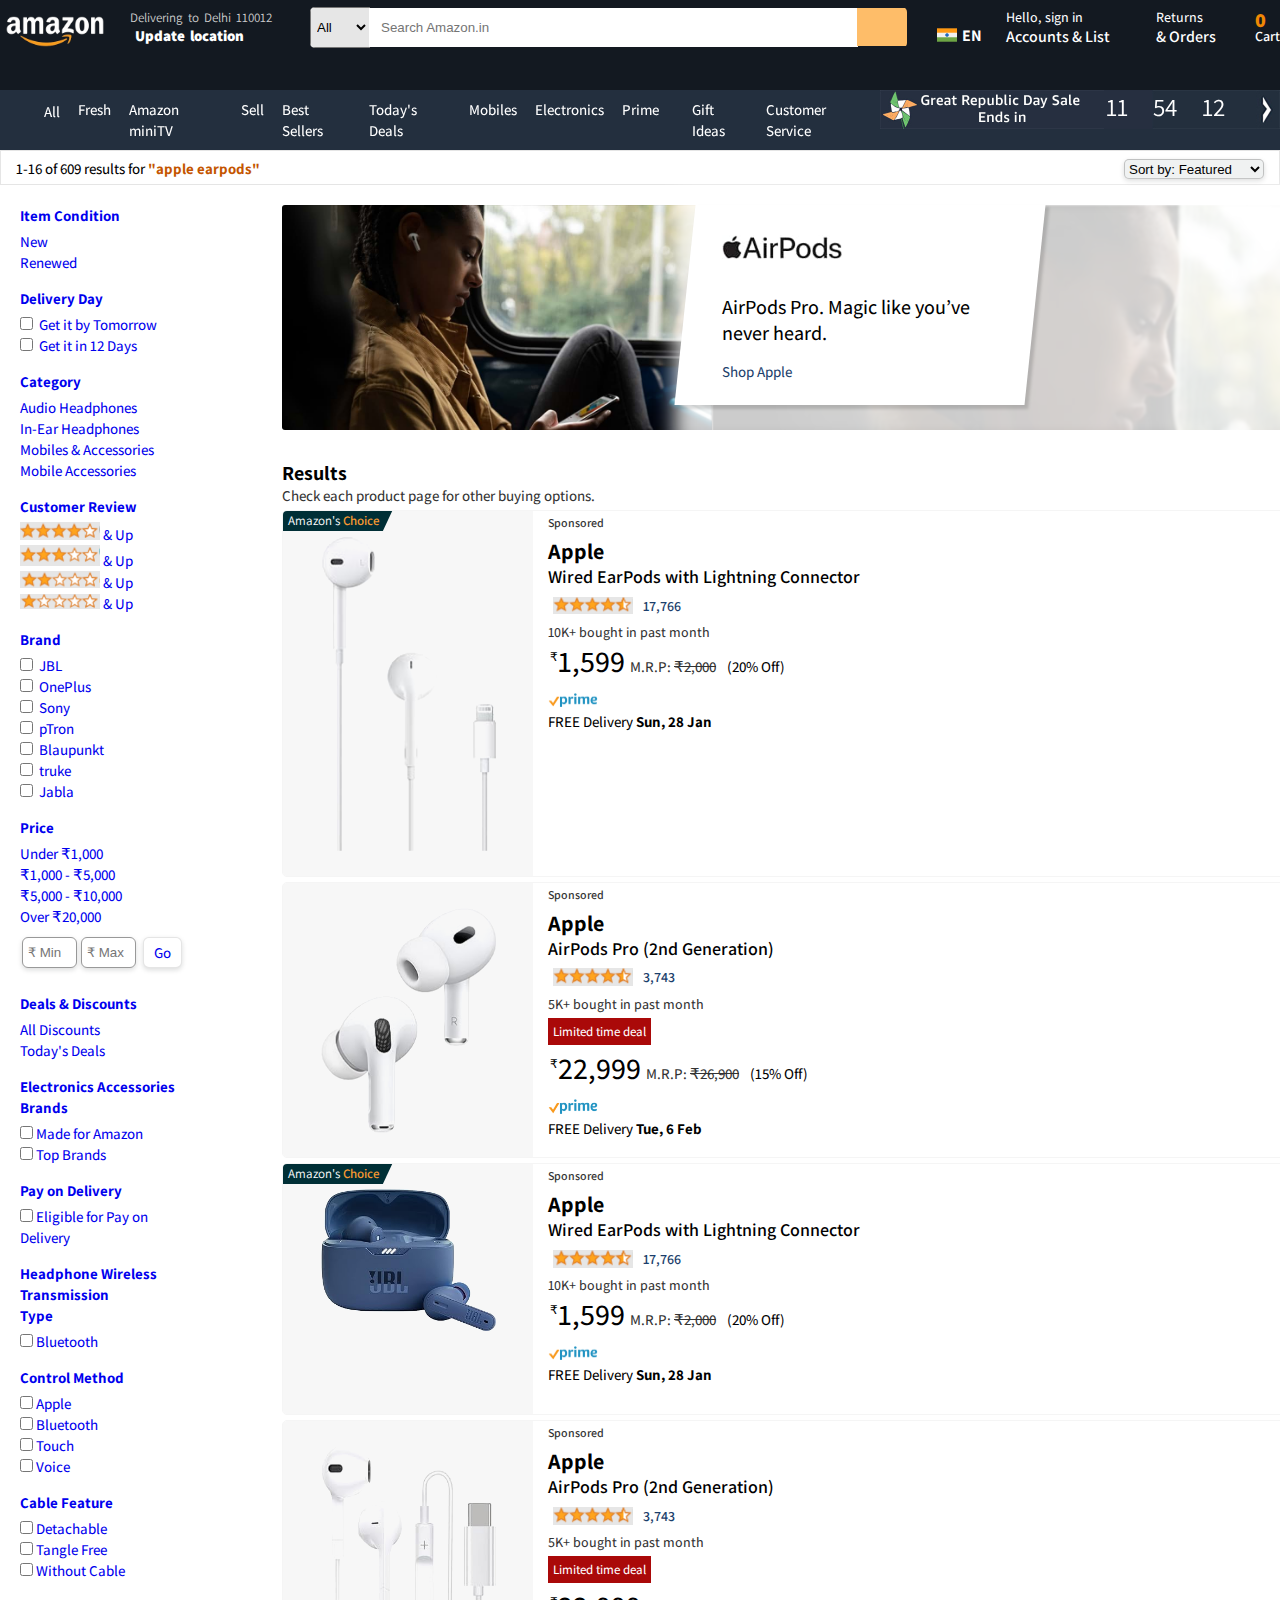
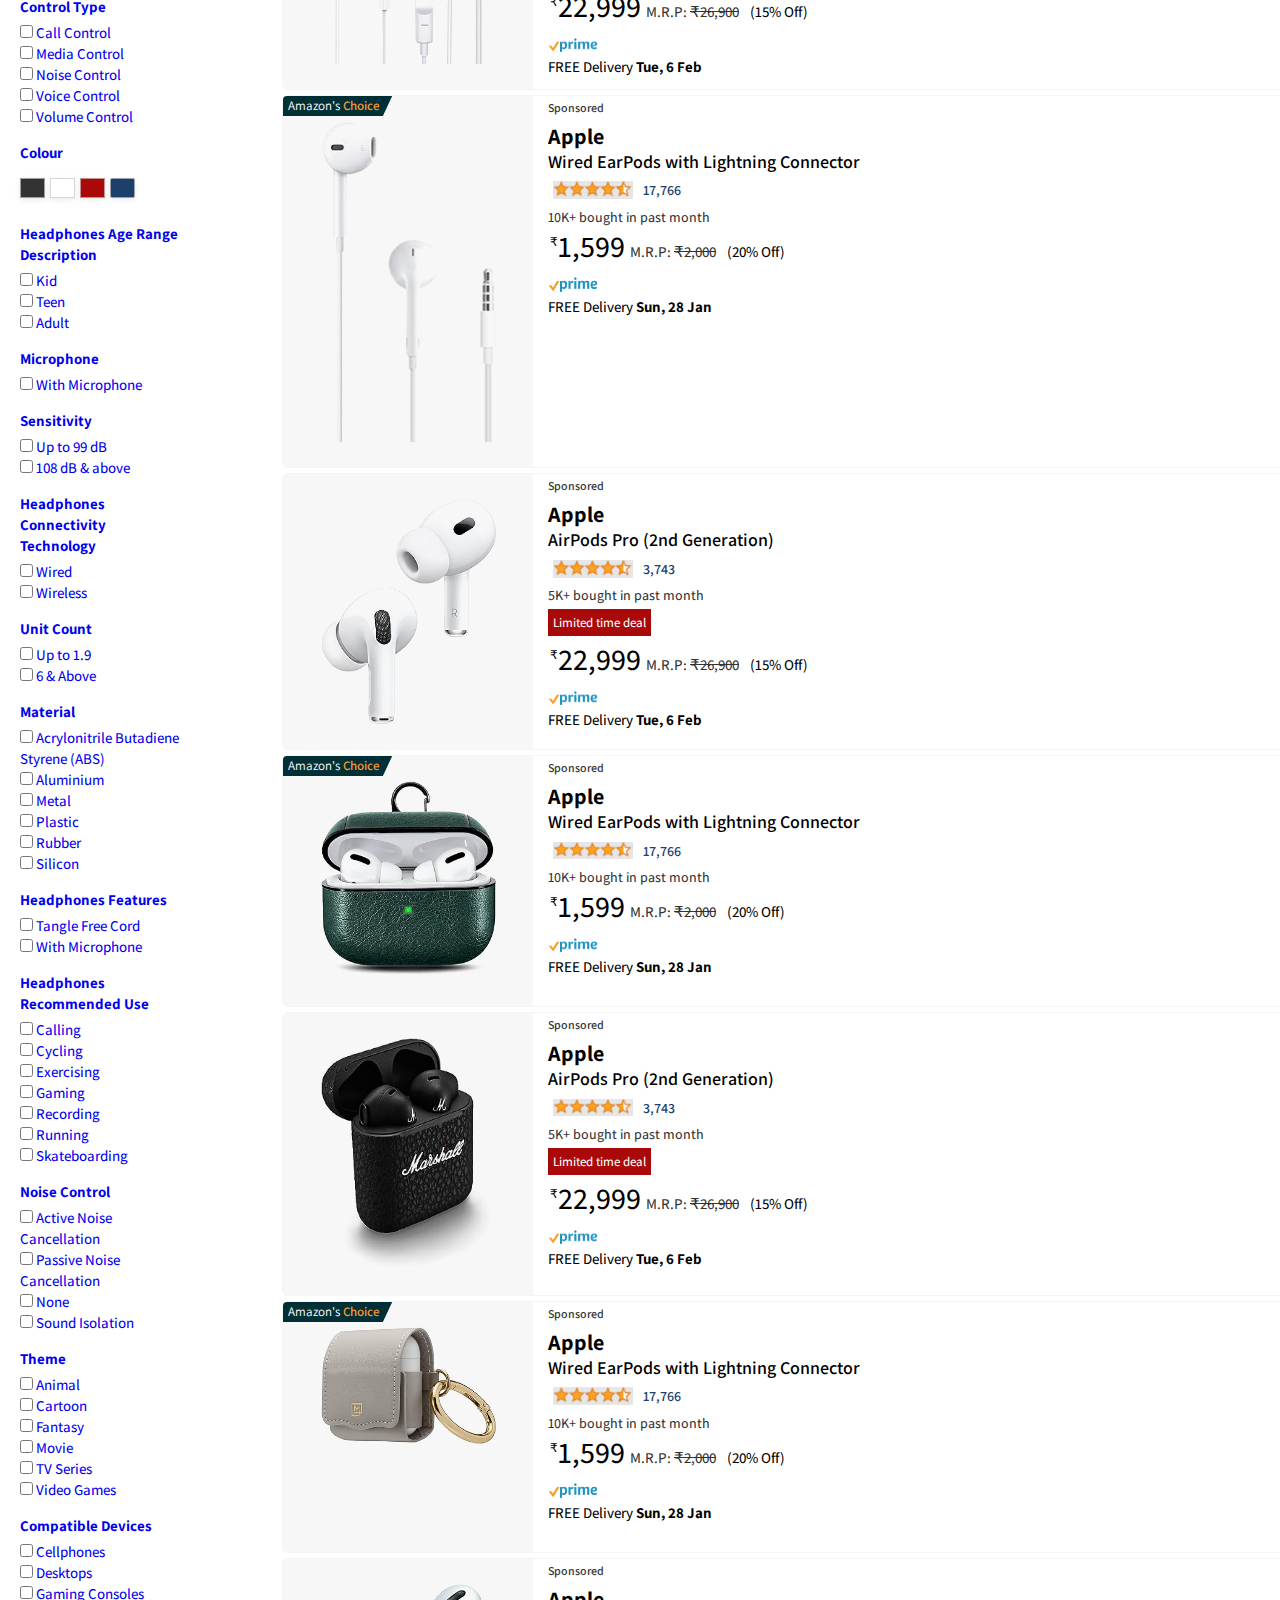
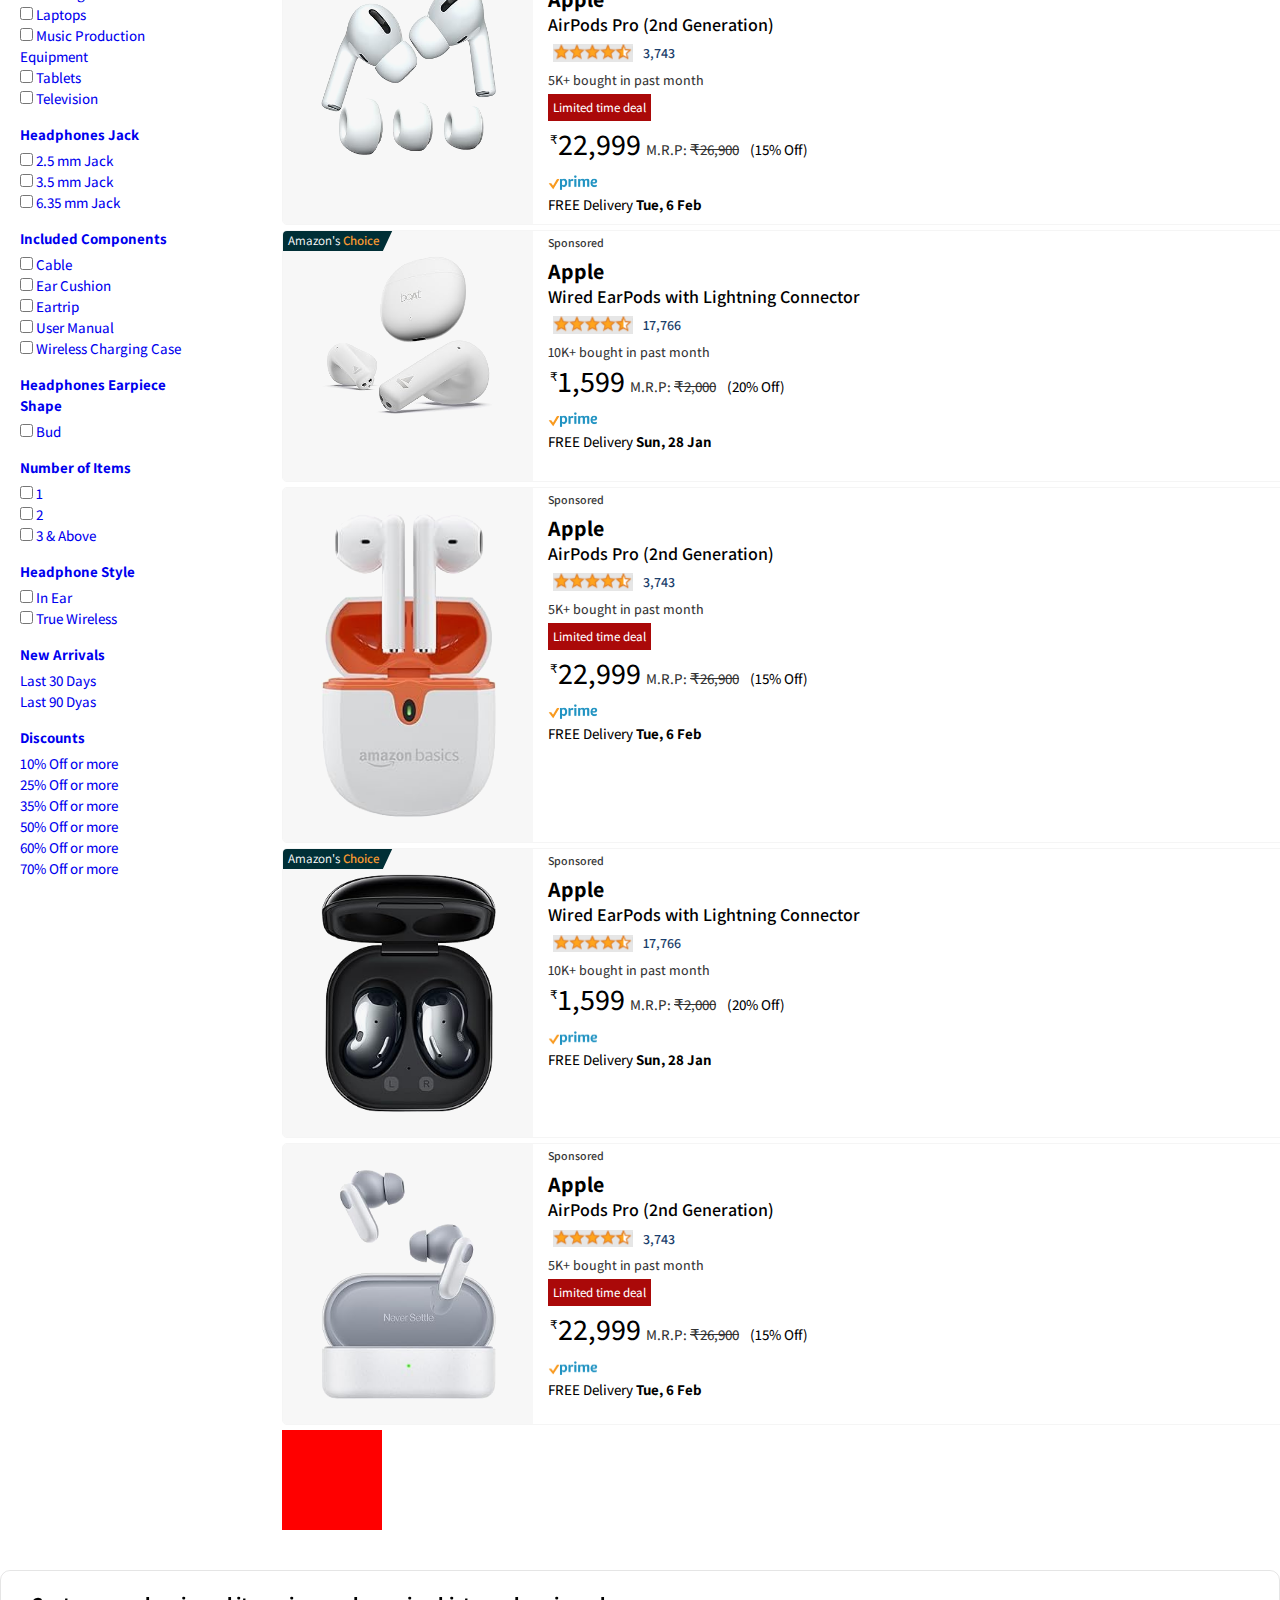
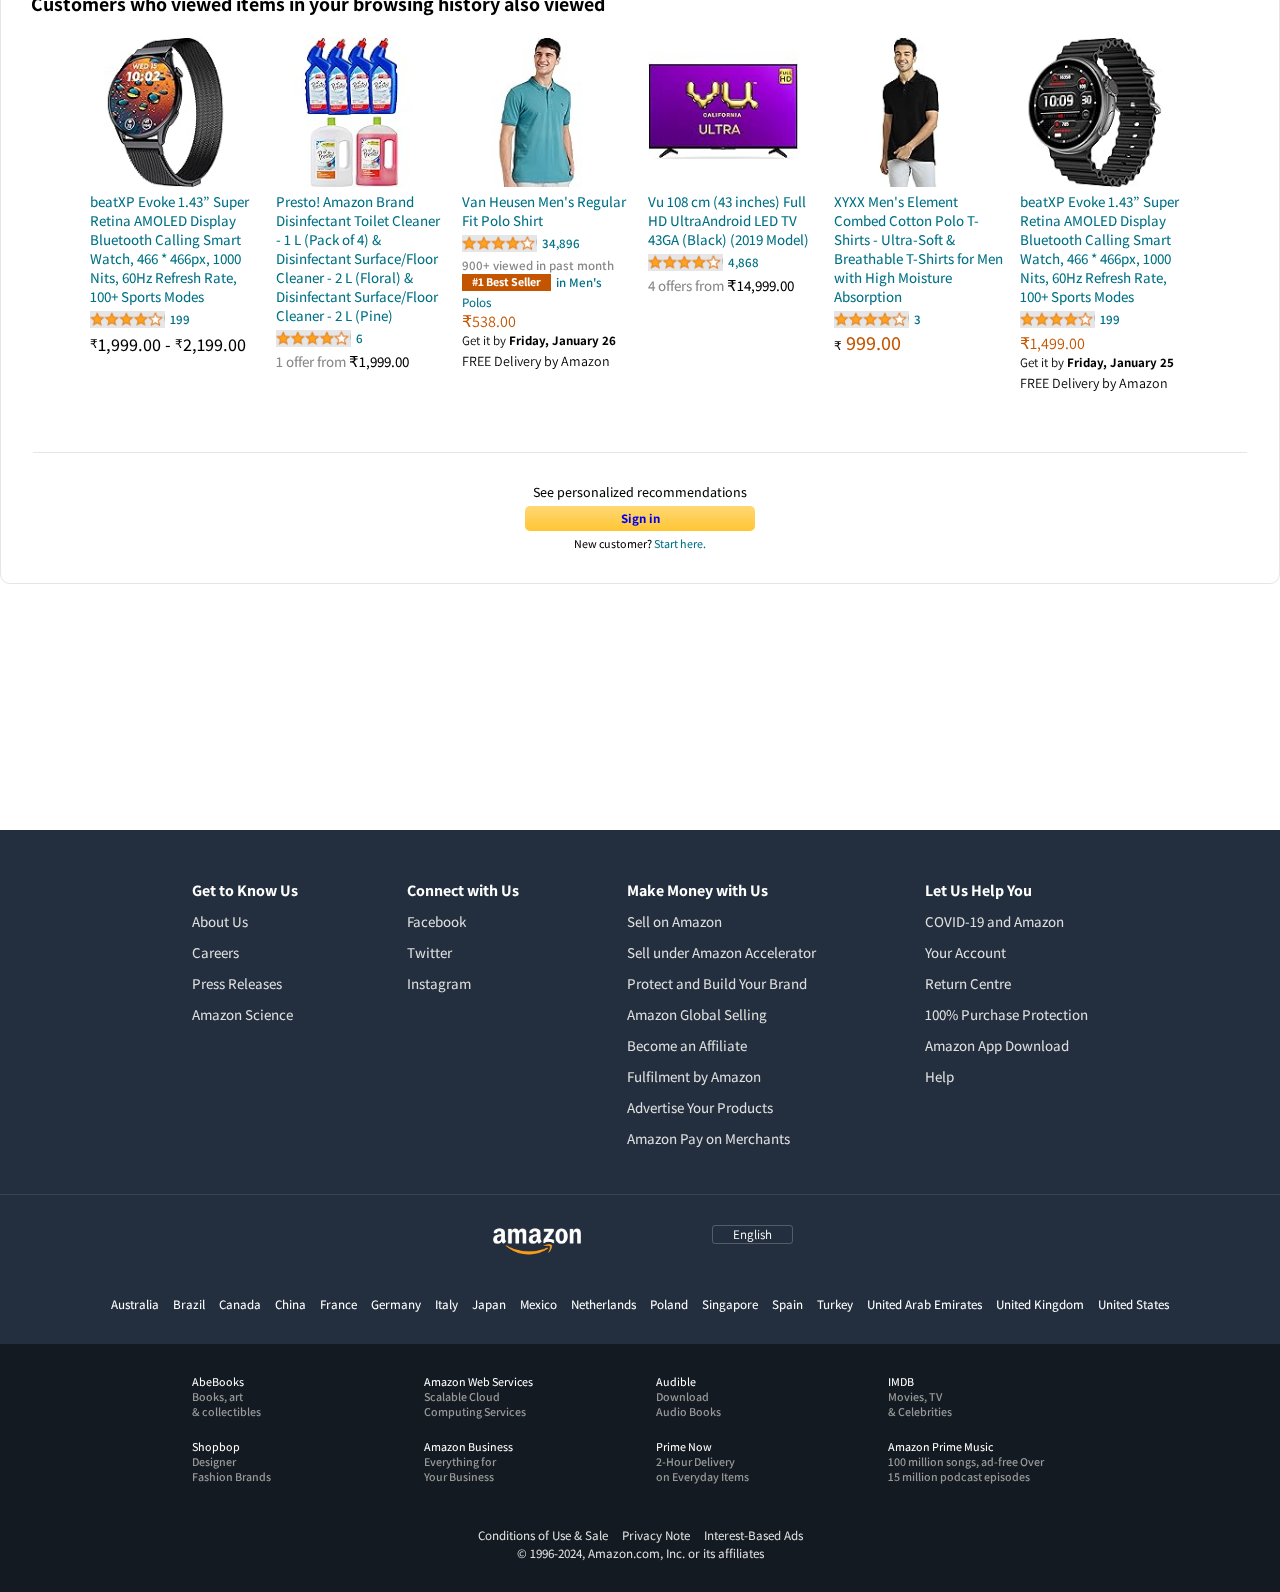
==== commit 791a7521: "Product Tiles" ====
--- a/electronics.html
+++ b/electronics.html
@@ -21,7 +21,10 @@
             <header class="header-top">
                 <div class="header-top-margin">
                     <div class="site-logo">
-                        <img src="./img/log.png" alt="">
+                        <a href="index.html">
+
+                            <img src="./img/log.png" alt="">
+                        </a>
                     </div>
                     <div class="update-location">
                         <div class="location">
@@ -340,7 +343,7 @@
                                 <li><a href="#">Best Sellers</a></li>
                                 <li><a href="#">Today's Deals</a></li>
                                 <li><a href="#">Mobiles</a></li>
-                                <li><a href="#">Electronics</a></li>
+                                <li><a href="./electronics.html">Electronics</a></li>
                                 <!-- Prime has dropdown -->
                                 <li><a href="#">Prime<i class="fa-solid fa-caret-down"></i></a></li>
                                 <li><a href="#">Gift Ideas</a></li>
@@ -716,10 +719,727 @@
                             </div>
                             <div class="prod-tiles">
                                 <div class="item-list">
-                                    <div></div>
-                                </div>
-                            </div>
-                        </div>
+                                    <div class="item-flex">
+                                        <div class="item-image">
+                                            <img src="./img/ear2.jpg" alt="">
+                                            <div class="amazon-choice">
+                                                <div class="choice-inner">
+                                                    <a href="">Amazon's <span>Choice</span></a>
+                                                </div>
+                                            </div>
+                                        </div>
+                                        <div class="item-desc">
+                                            <div class="spons">
+                                                <a>Sponsored <i class="fa-solid fa-circle-info"></i></a>
+                                            </div>
+                                            <div class="item-brand">
+                                                <p>Apple</p>
+                                            </div>
+                                            <div class="item-detail">
+                                                <p>Wired EarPods with Lightning Connector</p>
+                                            </div>
+                                            <div class="ratings">
+                                                <div class="stars">
+                                                    <img src="./img/four-and-half-star.png" alt="">
+                                                </div>
+                                                <div class="chev">
+                                                    <i class="fa-solid fa-chevron-down"></i>
+                                                </div>
+                                                <div class="nums">
+                                                    <p>17,766</p>
+                                                </div>
+                                            </div>
+                                            <div class="bought">
+                                                <p>10K+ bought in past month</p>
+                                            </div>
+                                            <!-- <div class="time-deal">
+                                                <a href="#">Limited time deal</a>
+                                            </div> -->
+                                            <div class="priced">
+                                                <p><span class="rupee">₹</span>1,599<span class="mrp">M.R.P:
+                                                        <s><span class="thousand">₹2,000</span></s></span> <span
+                                                        class="off">(20% Off)</span></p>
+                                            </div>
+                                            <div class="prime-logo">
+                                                <img src="./img/amazon-prime.png" alt="">
+                                            </div>
+                                            <div class="dates">
+                                                <p>FREE Delivery <span>Sun, 28 Jan</span></p>
+                                            </div>
+                                        </div>
+                                    </div>
+
+                                </div>
+                            </div>
+                            <div class="prod-tiles">
+                                <div class="item-list">
+                                    <div class="item-flex">
+                                        <div class="item-image">
+                                            <img src="./img/ear1.jpg" alt="">
+                                        </div>
+                                        <div class="item-desc">
+                                            <div class="spons">
+                                                <a>Sponsored <i class="fa-solid fa-circle-info"></i></a>
+                                            </div>
+                                            <div class="item-brand">
+                                                <p>Apple</p>
+                                            </div>
+                                            <div class="item-detail">
+                                                <p>AirPods Pro (2nd Generation)</p>
+                                            </div>
+                                            <div class="ratings">
+                                                <div class="stars">
+                                                    <img src="./img/four-and-half-star.png" alt="">
+                                                </div>
+                                                <div class="chev">
+                                                    <i class="fa-solid fa-chevron-down"></i>
+                                                </div>
+                                                <div class="nums">
+                                                    <p>3,743</p>
+                                                </div>
+                                            </div>
+                                            <div class="bought">
+                                                <p>5K+ bought in past month</p>
+                                            </div>
+                                            <div class="time-deal">
+                                                <a href="#">Limited time deal</a>
+                                            </div>
+                                            <div class="priced">
+                                                <p><span class="rupee">₹</span>22,999<span class="mrp">M.R.P:
+                                                        <s><span class="thousand">₹26,900</span></s></span> <span
+                                                        class="off">(15% Off)</span></p>
+                                            </div>
+                                            <div class="prime-logo">
+                                                <img src="./img/amazon-prime.png" alt="">
+                                            </div>
+                                            <div class="dates">
+                                                <p>FREE Delivery <span>Tue, 6 Feb</span></p>
+                                            </div>
+                                        </div>
+                                    </div>
+
+                                </div>
+                            </div>
+                            <div class="prod-tiles">
+                                <div class="item-list">
+                                    <div class="item-flex">
+                                        <div class="item-image">
+                                            <img src="./img/ear18.jpg" alt="">
+                                            <div class="amazon-choice">
+                                                <div class="choice-inner">
+                                                    <a href="">Amazon's <span>Choice</span></a>
+                                                </div>
+                                            </div>
+                                        </div>
+                                        <div class="item-desc">
+                                            <div class="spons">
+                                                <a>Sponsored <i class="fa-solid fa-circle-info"></i></a>
+                                            </div>
+                                            <div class="item-brand">
+                                                <p>Apple</p>
+                                            </div>
+                                            <div class="item-detail">
+                                                <p>Wired EarPods with Lightning Connector</p>
+                                            </div>
+                                            <div class="ratings">
+                                                <div class="stars">
+                                                    <img src="./img/four-and-half-star.png" alt="">
+                                                </div>
+                                                <div class="chev">
+                                                    <i class="fa-solid fa-chevron-down"></i>
+                                                </div>
+                                                <div class="nums">
+                                                    <p>17,766</p>
+                                                </div>
+                                            </div>
+                                            <div class="bought">
+                                                <p>10K+ bought in past month</p>
+                                            </div>
+                                            <!-- <div class="time-deal">
+                                                <a href="#">Limited time deal</a>
+                                            </div> -->
+                                            <div class="priced">
+                                                <p><span class="rupee">₹</span>1,599<span class="mrp">M.R.P:
+                                                        <s><span class="thousand">₹2,000</span></s></span> <span
+                                                        class="off">(20% Off)</span></p>
+                                            </div>
+                                            <div class="prime-logo">
+                                                <img src="./img/amazon-prime.png" alt="">
+                                            </div>
+                                            <div class="dates">
+                                                <p>FREE Delivery <span>Sun, 28 Jan</span></p>
+                                            </div>
+                                        </div>
+                                    </div>
+
+                                </div>
+                            </div>
+                            <div class="prod-tiles">
+                                <div class="item-list">
+                                    <div class="item-flex">
+                                        <div class="item-image">
+                                            <img src="./img/ear9.jpg" alt="">
+                                        </div>
+                                        <div class="item-desc">
+                                            <div class="spons">
+                                                <a>Sponsored <i class="fa-solid fa-circle-info"></i></a>
+                                            </div>
+                                            <div class="item-brand">
+                                                <p>Apple</p>
+                                            </div>
+                                            <div class="item-detail">
+                                                <p>AirPods Pro (2nd Generation)</p>
+                                            </div>
+                                            <div class="ratings">
+                                                <div class="stars">
+                                                    <img src="./img/four-and-half-star.png" alt="">
+                                                </div>
+                                                <div class="chev">
+                                                    <i class="fa-solid fa-chevron-down"></i>
+                                                </div>
+                                                <div class="nums">
+                                                    <p>3,743</p>
+                                                </div>
+                                            </div>
+                                            <div class="bought">
+                                                <p>5K+ bought in past month</p>
+                                            </div>
+                                            <div class="time-deal">
+                                                <a href="#">Limited time deal</a>
+                                            </div>
+                                            <div class="priced">
+                                                <p><span class="rupee">₹</span>22,999<span class="mrp">M.R.P:
+                                                        <s><span class="thousand">₹26,900</span></s></span> <span
+                                                        class="off">(15% Off)</span></p>
+                                            </div>
+                                            <div class="prime-logo">
+                                                <img src="./img/amazon-prime.png" alt="">
+                                            </div>
+                                            <div class="dates">
+                                                <p>FREE Delivery <span>Tue, 6 Feb</span></p>
+                                            </div>
+                                        </div>
+                                    </div>
+
+                                </div>
+                            </div>
+                            <div class="prod-tiles">
+                                <div class="item-list">
+                                    <div class="item-flex">
+                                        <div class="item-image">
+                                            <img src="./img/ear5.jpg" alt="">
+                                            <div class="amazon-choice">
+                                                <div class="choice-inner">
+                                                    <a href="">Amazon's <span>Choice</span></a>
+                                                </div>
+                                            </div>
+                                        </div>
+                                        <div class="item-desc">
+                                            <div class="spons">
+                                                <a>Sponsored <i class="fa-solid fa-circle-info"></i></a>
+                                            </div>
+                                            <div class="item-brand">
+                                                <p>Apple</p>
+                                            </div>
+                                            <div class="item-detail">
+                                                <p>Wired EarPods with Lightning Connector</p>
+                                            </div>
+                                            <div class="ratings">
+                                                <div class="stars">
+                                                    <img src="./img/four-and-half-star.png" alt="">
+                                                </div>
+                                                <div class="chev">
+                                                    <i class="fa-solid fa-chevron-down"></i>
+                                                </div>
+                                                <div class="nums">
+                                                    <p>17,766</p>
+                                                </div>
+                                            </div>
+                                            <div class="bought">
+                                                <p>10K+ bought in past month</p>
+                                            </div>
+                                            <!-- <div class="time-deal">
+                                                <a href="#">Limited time deal</a>
+                                            </div> -->
+                                            <div class="priced">
+                                                <p><span class="rupee">₹</span>1,599<span class="mrp">M.R.P:
+                                                        <s><span class="thousand">₹2,000</span></s></span> <span
+                                                        class="off">(20% Off)</span></p>
+                                            </div>
+                                            <div class="prime-logo">
+                                                <img src="./img/amazon-prime.png" alt="">
+                                            </div>
+                                            <div class="dates">
+                                                <p>FREE Delivery <span>Sun, 28 Jan</span></p>
+                                            </div>
+                                        </div>
+                                    </div>
+
+                                </div>
+                            </div>
+                            <div class="prod-tiles">
+                                <div class="item-list">
+                                    <div class="item-flex">
+                                        <div class="item-image">
+                                            <img src="./img/ear6.jpg" alt="">
+                                        </div>
+                                        <div class="item-desc">
+                                            <div class="spons">
+                                                <a>Sponsored <i class="fa-solid fa-circle-info"></i></a>
+                                            </div>
+                                            <div class="item-brand">
+                                                <p>Apple</p>
+                                            </div>
+                                            <div class="item-detail">
+                                                <p>AirPods Pro (2nd Generation)</p>
+                                            </div>
+                                            <div class="ratings">
+                                                <div class="stars">
+                                                    <img src="./img/four-and-half-star.png" alt="">
+                                                </div>
+                                                <div class="chev">
+                                                    <i class="fa-solid fa-chevron-down"></i>
+                                                </div>
+                                                <div class="nums">
+                                                    <p>3,743</p>
+                                                </div>
+                                            </div>
+                                            <div class="bought">
+                                                <p>5K+ bought in past month</p>
+                                            </div>
+                                            <div class="time-deal">
+                                                <a href="#">Limited time deal</a>
+                                            </div>
+                                            <div class="priced">
+                                                <p><span class="rupee">₹</span>22,999<span class="mrp">M.R.P:
+                                                        <s><span class="thousand">₹26,900</span></s></span> <span
+                                                        class="off">(15% Off)</span></p>
+                                            </div>
+                                            <div class="prime-logo">
+                                                <img src="./img/amazon-prime.png" alt="">
+                                            </div>
+                                            <div class="dates">
+                                                <p>FREE Delivery <span>Tue, 6 Feb</span></p>
+                                            </div>
+                                        </div>
+                                    </div>
+
+                                </div>
+                            </div>
+                            <div class="prod-tiles">
+                                <div class="item-list">
+                                    <div class="item-flex">
+                                        <div class="item-image">
+                                            <img src="./img/ear27.jpg" alt="">
+                                            <div class="amazon-choice">
+                                                <div class="choice-inner">
+                                                    <a href="">Amazon's <span>Choice</span></a>
+                                                </div>
+                                            </div>
+                                        </div>
+                                        <div class="item-desc">
+                                            <div class="spons">
+                                                <a>Sponsored <i class="fa-solid fa-circle-info"></i></a>
+                                            </div>
+                                            <div class="item-brand">
+                                                <p>Apple</p>
+                                            </div>
+                                            <div class="item-detail">
+                                                <p>Wired EarPods with Lightning Connector</p>
+                                            </div>
+                                            <div class="ratings">
+                                                <div class="stars">
+                                                    <img src="./img/four-and-half-star.png" alt="">
+                                                </div>
+                                                <div class="chev">
+                                                    <i class="fa-solid fa-chevron-down"></i>
+                                                </div>
+                                                <div class="nums">
+                                                    <p>17,766</p>
+                                                </div>
+                                            </div>
+                                            <div class="bought">
+                                                <p>10K+ bought in past month</p>
+                                            </div>
+                                            <!-- <div class="time-deal">
+                                                <a href="#">Limited time deal</a>
+                                            </div> -->
+                                            <div class="priced">
+                                                <p><span class="rupee">₹</span>1,599<span class="mrp">M.R.P:
+                                                        <s><span class="thousand">₹2,000</span></s></span> <span
+                                                        class="off">(20% Off)</span></p>
+                                            </div>
+                                            <div class="prime-logo">
+                                                <img src="./img/amazon-prime.png" alt="">
+                                            </div>
+                                            <div class="dates">
+                                                <p>FREE Delivery <span>Sun, 28 Jan</span></p>
+                                            </div>
+                                        </div>
+                                    </div>
+
+                                </div>
+                            </div>
+                            <div class="prod-tiles">
+                                <div class="item-list">
+                                    <div class="item-flex">
+                                        <div class="item-image">
+                                            <img src="./img/ear17.jpg" alt="">
+                                        </div>
+                                        <div class="item-desc">
+                                            <div class="spons">
+                                                <a>Sponsored <i class="fa-solid fa-circle-info"></i></a>
+                                            </div>
+                                            <div class="item-brand">
+                                                <p>Apple</p>
+                                            </div>
+                                            <div class="item-detail">
+                                                <p>AirPods Pro (2nd Generation)</p>
+                                            </div>
+                                            <div class="ratings">
+                                                <div class="stars">
+                                                    <img src="./img/four-and-half-star.png" alt="">
+                                                </div>
+                                                <div class="chev">
+                                                    <i class="fa-solid fa-chevron-down"></i>
+                                                </div>
+                                                <div class="nums">
+                                                    <p>3,743</p>
+                                                </div>
+                                            </div>
+                                            <div class="bought">
+                                                <p>5K+ bought in past month</p>
+                                            </div>
+                                            <div class="time-deal">
+                                                <a href="#">Limited time deal</a>
+                                            </div>
+                                            <div class="priced">
+                                                <p><span class="rupee">₹</span>22,999<span class="mrp">M.R.P:
+                                                        <s><span class="thousand">₹26,900</span></s></span> <span
+                                                        class="off">(15% Off)</span></p>
+                                            </div>
+                                            <div class="prime-logo">
+                                                <img src="./img/amazon-prime.png" alt="">
+                                            </div>
+                                            <div class="dates">
+                                                <p>FREE Delivery <span>Tue, 6 Feb</span></p>
+                                            </div>
+                                        </div>
+                                    </div>
+
+                                </div>
+                            </div>
+                            <div class="prod-tiles">
+                                <div class="item-list">
+                                    <div class="item-flex">
+                                        <div class="item-image">
+                                            <img src="./img/ear24.jpg" alt="">
+                                            <div class="amazon-choice">
+                                                <div class="choice-inner">
+                                                    <a href="">Amazon's <span>Choice</span></a>
+                                                </div>
+                                            </div>
+                                        </div>
+                                        <div class="item-desc">
+                                            <div class="spons">
+                                                <a>Sponsored <i class="fa-solid fa-circle-info"></i></a>
+                                            </div>
+                                            <div class="item-brand">
+                                                <p>Apple</p>
+                                            </div>
+                                            <div class="item-detail">
+                                                <p>Wired EarPods with Lightning Connector</p>
+                                            </div>
+                                            <div class="ratings">
+                                                <div class="stars">
+                                                    <img src="./img/four-and-half-star.png" alt="">
+                                                </div>
+                                                <div class="chev">
+                                                    <i class="fa-solid fa-chevron-down"></i>
+                                                </div>
+                                                <div class="nums">
+                                                    <p>17,766</p>
+                                                </div>
+                                            </div>
+                                            <div class="bought">
+                                                <p>10K+ bought in past month</p>
+                                            </div>
+                                            <!-- <div class="time-deal">
+                                                <a href="#">Limited time deal</a>
+                                            </div> -->
+                                            <div class="priced">
+                                                <p><span class="rupee">₹</span>1,599<span class="mrp">M.R.P:
+                                                        <s><span class="thousand">₹2,000</span></s></span> <span
+                                                        class="off">(20% Off)</span></p>
+                                            </div>
+                                            <div class="prime-logo">
+                                                <img src="./img/amazon-prime.png" alt="">
+                                            </div>
+                                            <div class="dates">
+                                                <p>FREE Delivery <span>Sun, 28 Jan</span></p>
+                                            </div>
+                                        </div>
+                                    </div>
+
+                                </div>
+                            </div>
+                            <div class="prod-tiles">
+                                <div class="item-list">
+                                    <div class="item-flex">
+                                        <div class="item-image">
+                                            <img src="./img/ear13.jpg" alt="">
+                                        </div>
+                                        <div class="item-desc">
+                                            <div class="spons">
+                                                <a>Sponsored <i class="fa-solid fa-circle-info"></i></a>
+                                            </div>
+                                            <div class="item-brand">
+                                                <p>Apple</p>
+                                            </div>
+                                            <div class="item-detail">
+                                                <p>AirPods Pro (2nd Generation)</p>
+                                            </div>
+                                            <div class="ratings">
+                                                <div class="stars">
+                                                    <img src="./img/four-and-half-star.png" alt="">
+                                                </div>
+                                                <div class="chev">
+                                                    <i class="fa-solid fa-chevron-down"></i>
+                                                </div>
+                                                <div class="nums">
+                                                    <p>3,743</p>
+                                                </div>
+                                            </div>
+                                            <div class="bought">
+                                                <p>5K+ bought in past month</p>
+                                            </div>
+                                            <div class="time-deal">
+                                                <a href="#">Limited time deal</a>
+                                            </div>
+                                            <div class="priced">
+                                                <p><span class="rupee">₹</span>22,999<span class="mrp">M.R.P:
+                                                        <s><span class="thousand">₹26,900</span></s></span> <span
+                                                        class="off">(15% Off)</span></p>
+                                            </div>
+                                            <div class="prime-logo">
+                                                <img src="./img/amazon-prime.png" alt="">
+                                            </div>
+                                            <div class="dates">
+                                                <p>FREE Delivery <span>Tue, 6 Feb</span></p>
+                                            </div>
+                                        </div>
+                                    </div>
+
+                                </div>
+                            </div>
+                            <div class="prod-tiles">
+                                <div class="item-list">
+                                    <div class="item-flex">
+                                        <div class="item-image">
+                                            <img src="./img/ear21.jpg" alt="">
+                                            <div class="amazon-choice">
+                                                <div class="choice-inner">
+                                                    <a href="">Amazon's <span>Choice</span></a>
+                                                </div>
+                                            </div>
+                                        </div>
+                                        <div class="item-desc">
+                                            <div class="spons">
+                                                <a>Sponsored <i class="fa-solid fa-circle-info"></i></a>
+                                            </div>
+                                            <div class="item-brand">
+                                                <p>Apple</p>
+                                            </div>
+                                            <div class="item-detail">
+                                                <p>Wired EarPods with Lightning Connector</p>
+                                            </div>
+                                            <div class="ratings">
+                                                <div class="stars">
+                                                    <img src="./img/four-and-half-star.png" alt="">
+                                                </div>
+                                                <div class="chev">
+                                                    <i class="fa-solid fa-chevron-down"></i>
+                                                </div>
+                                                <div class="nums">
+                                                    <p>17,766</p>
+                                                </div>
+                                            </div>
+                                            <div class="bought">
+                                                <p>10K+ bought in past month</p>
+                                            </div>
+                                            <!-- <div class="time-deal">
+                                                <a href="#">Limited time deal</a>
+                                            </div> -->
+                                            <div class="priced">
+                                                <p><span class="rupee">₹</span>1,599<span class="mrp">M.R.P:
+                                                        <s><span class="thousand">₹2,000</span></s></span> <span
+                                                        class="off">(20% Off)</span></p>
+                                            </div>
+                                            <div class="prime-logo">
+                                                <img src="./img/amazon-prime.png" alt="">
+                                            </div>
+                                            <div class="dates">
+                                                <p>FREE Delivery <span>Sun, 28 Jan</span></p>
+                                            </div>
+                                        </div>
+                                    </div>
+
+                                </div>
+                            </div>
+                            <div class="prod-tiles">
+                                <div class="item-list">
+                                    <div class="item-flex">
+                                        <div class="item-image">
+                                            <img src="./img/ear11.jpg" alt="">
+                                        </div>
+                                        <div class="item-desc">
+                                            <div class="spons">
+                                                <a>Sponsored <i class="fa-solid fa-circle-info"></i></a>
+                                            </div>
+                                            <div class="item-brand">
+                                                <p>Apple</p>
+                                            </div>
+                                            <div class="item-detail">
+                                                <p>AirPods Pro (2nd Generation)</p>
+                                            </div>
+                                            <div class="ratings">
+                                                <div class="stars">
+                                                    <img src="./img/four-and-half-star.png" alt="">
+                                                </div>
+                                                <div class="chev">
+                                                    <i class="fa-solid fa-chevron-down"></i>
+                                                </div>
+                                                <div class="nums">
+                                                    <p>3,743</p>
+                                                </div>
+                                            </div>
+                                            <div class="bought">
+                                                <p>5K+ bought in past month</p>
+                                            </div>
+                                            <div class="time-deal">
+                                                <a href="#">Limited time deal</a>
+                                            </div>
+                                            <div class="priced">
+                                                <p><span class="rupee">₹</span>22,999<span class="mrp">M.R.P:
+                                                        <s><span class="thousand">₹26,900</span></s></span> <span
+                                                        class="off">(15% Off)</span></p>
+                                            </div>
+                                            <div class="prime-logo">
+                                                <img src="./img/amazon-prime.png" alt="">
+                                            </div>
+                                            <div class="dates">
+                                                <p>FREE Delivery <span>Tue, 6 Feb</span></p>
+                                            </div>
+                                        </div>
+                                    </div>
+
+                                </div>
+                            </div>
+                            <div class="prod-tiles">
+                                <div class="item-list">
+                                    <div class="item-flex">
+                                        <div class="item-image">
+                                            <img src="./img/ear25.jpg" alt="">
+                                            <div class="amazon-choice">
+                                                <div class="choice-inner">
+                                                    <a href="">Amazon's <span>Choice</span></a>
+                                                </div>
+                                            </div>
+                                        </div>
+                                        <div class="item-desc">
+                                            <div class="spons">
+                                                <a>Sponsored <i class="fa-solid fa-circle-info"></i></a>
+                                            </div>
+                                            <div class="item-brand">
+                                                <p>Apple</p>
+                                            </div>
+                                            <div class="item-detail">
+                                                <p>Wired EarPods with Lightning Connector</p>
+                                            </div>
+                                            <div class="ratings">
+                                                <div class="stars">
+                                                    <img src="./img/four-and-half-star.png" alt="">
+                                                </div>
+                                                <div class="chev">
+                                                    <i class="fa-solid fa-chevron-down"></i>
+                                                </div>
+                                                <div class="nums">
+                                                    <p>17,766</p>
+                                                </div>
+                                            </div>
+                                            <div class="bought">
+                                                <p>10K+ bought in past month</p>
+                                            </div>
+                                            <!-- <div class="time-deal">
+                                                <a href="#">Limited time deal</a>
+                                            </div> -->
+                                            <div class="priced">
+                                                <p><span class="rupee">₹</span>1,599<span class="mrp">M.R.P:
+                                                        <s><span class="thousand">₹2,000</span></s></span> <span
+                                                        class="off">(20% Off)</span></p>
+                                            </div>
+                                            <div class="prime-logo">
+                                                <img src="./img/amazon-prime.png" alt="">
+                                            </div>
+                                            <div class="dates">
+                                                <p>FREE Delivery <span>Sun, 28 Jan</span></p>
+                                            </div>
+                                        </div>
+                                    </div>
+
+                                </div>
+                            </div>
+                            <div class="prod-tiles">
+                                <div class="item-list">
+                                    <div class="item-flex">
+                                        <div class="item-image">
+                                            <img src="./img/ear16.jpg" alt="">
+                                        </div>
+                                        <div class="item-desc">
+                                            <div class="spons">
+                                                <a>Sponsored <i class="fa-solid fa-circle-info"></i></a>
+                                            </div>
+                                            <div class="item-brand">
+                                                <p>Apple</p>
+                                            </div>
+                                            <div class="item-detail">
+                                                <p>AirPods Pro (2nd Generation)</p>
+                                            </div>
+                                            <div class="ratings">
+                                                <div class="stars">
+                                                    <img src="./img/four-and-half-star.png" alt="">
+                                                </div>
+                                                <div class="chev">
+                                                    <i class="fa-solid fa-chevron-down"></i>
+                                                </div>
+                                                <div class="nums">
+                                                    <p>3,743</p>
+                                                </div>
+                                            </div>
+                                            <div class="bought">
+                                                <p>5K+ bought in past month</p>
+                                            </div>
+                                            <div class="time-deal">
+                                                <a href="#">Limited time deal</a>
+                                            </div>
+                                            <div class="priced">
+                                                <p><span class="rupee">₹</span>22,999<span class="mrp">M.R.P:
+                                                        <s><span class="thousand">₹26,900</span></s></span> <span
+                                                        class="off">(15% Off)</span></p>
+                                            </div>
+                                            <div class="prime-logo">
+                                                <img src="./img/amazon-prime.png" alt="">
+                                            </div>
+                                            <div class="dates">
+                                                <p>FREE Delivery <span>Tue, 6 Feb</span></p>
+                                            </div>
+                                        </div>
+                                    </div>
+
+                                </div>
+                            </div>
+                        </div>
+                        <div class="related-search"></div>
                     </div>
                 </div>
             </div>
--- a/css/style.css
+++ b/css/style.css
@@ -66,7 +66,10 @@
   width: 110px;
   margin-top: 13px;
 }
-.container .header-top .header-top-margin .site-logo img {
+.container .header-top .header-top-margin .site-logo a {
+  width: inherit;
+}
+.container .header-top .header-top-margin .site-logo a img {
   width: inherit;
 }
 .container .header-top .header-top-margin .update-location {
@@ -537,7 +540,6 @@
 }
 .container .apple-product .product-flex .left .item-desc .item-list ul li a img {
   width: 80px;
-  mix-blend-mode: hard-light;
 }
 .container .apple-product .product-flex .left .item-desc .item-list ul li a:hover {
   color: #c45500;
@@ -615,7 +617,7 @@
   position: relative;
   margin-left: 100px;
   width: 100%;
-  height: 200vh;
+  height: 100%;
 }
 .container .apple-product .product-flex .right .prod-banner {
   display: flex;
@@ -668,6 +670,9 @@
   font-size: 8px;
   font-weight: bolder;
 }
+.container .apple-product .product-flex .right .prod-banner .apple-skew .apple-logo a:hover {
+  color: #c45500;
+}
 .container .apple-product .product-flex .right .prod-banner .fade-image img {
   filter: blur(1px);
 }
@@ -680,6 +685,200 @@
   background: rgba(255, 255, 255, 0.8);
   filter: blur(7pt);
 }
+.container .apple-product .product-flex .right .prod-container {
+  margin-top: 30px;
+  max-width: 1060px;
+  height: 100%;
+}
+.container .apple-product .product-flex .right .prod-container .search-result p.result {
+  font-size: 20px;
+  font-weight: 700;
+  color: #000;
+}
+.container .apple-product .product-flex .right .prod-container .search-result p.check-product {
+  font-size: 15px;
+  font-weight: 500;
+  color: #333;
+}
+.container .apple-product .product-flex .right .prod-container .prod-tiles .item-list {
+  margin: 5px 0;
+  width: 100%;
+  height: 100%;
+  border: 1px solid #f5f5f5;
+  border-radius: 5px;
+  overflow: hidden;
+}
+.container .apple-product .product-flex .right .prod-container .prod-tiles .item-list .item-flex {
+  display: flex;
+}
+.container .apple-product .product-flex .right .prod-container .prod-tiles .item-list .item-flex .item-image {
+  position: relative;
+  background-color: #f7f7f7;
+  width: 250px;
+  min-height: 250px;
+}
+.container .apple-product .product-flex .right .prod-container .prod-tiles .item-list .item-flex .item-image img {
+  width: 175px;
+  display: block;
+  margin: 25px auto;
+  mix-blend-mode: darken;
+}
+.container .apple-product .product-flex .right .prod-container .prod-tiles .item-list .item-flex .item-image .amazon-choice {
+  position: absolute;
+  top: -2px;
+  width: 115px;
+  height: 22px;
+  background-color: #002f36;
+  left: -10px;
+  transform: skew(-25deg);
+}
+.container .apple-product .product-flex .right .prod-container .prod-tiles .item-list .item-flex .item-image .amazon-choice .choice-inner {
+  height: inherit;
+  width: inherit;
+  transform: skew(25deg);
+  background: transparent;
+}
+.container .apple-product .product-flex .right .prod-container .prod-tiles .item-list .item-flex .item-image .amazon-choice .choice-inner a {
+  color: #fff;
+  margin-left: 15px;
+  font-size: 13px;
+  font-weight: 400;
+}
+.container .apple-product .product-flex .right .prod-container .prod-tiles .item-list .item-flex .item-image .amazon-choice .choice-inner a span {
+  font-weight: 600;
+  color: #f69931;
+}
+.container .apple-product .product-flex .right .prod-container .prod-tiles .item-list .item-flex .item-desc {
+  padding-bottom: 10px;
+  padding-left: 15px;
+  width: 750px;
+}
+.container .apple-product .product-flex .right .prod-container .prod-tiles .item-list .item-flex .item-desc .spons {
+  margin-bottom: 5px;
+}
+.container .apple-product .product-flex .right .prod-container .prod-tiles .item-list .item-flex .item-desc .spons a {
+  cursor: pointer;
+  color: #333;
+  font-size: 12px;
+  font-weight: 600;
+}
+.container .apple-product .product-flex .right .prod-container .prod-tiles .item-list .item-flex .item-desc .spons a i {
+  color: #888;
+  font-size: 10px;
+}
+.container .apple-product .product-flex .right .prod-container .prod-tiles .item-list .item-flex .item-desc .spons a i:hover {
+  color: #888;
+}
+.container .apple-product .product-flex .right .prod-container .prod-tiles .item-list .item-flex .item-desc .spons a:hover {
+  color: #c45500;
+}
+.container .apple-product .product-flex .right .prod-container .prod-tiles .item-list .item-flex .item-desc .item-brand p {
+  color: #000;
+  font-size: 22px;
+  font-weight: 700;
+}
+.container .apple-product .product-flex .right .prod-container .prod-tiles .item-list .item-flex .item-desc .item-detail {
+  margin-bottom: 5px;
+}
+.container .apple-product .product-flex .right .prod-container .prod-tiles .item-list .item-flex .item-desc .item-detail p {
+  color: #000;
+  font-size: 18px;
+  font-weight: 600;
+  cursor: pointer;
+}
+.container .apple-product .product-flex .right .prod-container .prod-tiles .item-list .item-flex .item-desc .item-detail p:hover {
+  color: #c45500;
+}
+.container .apple-product .product-flex .right .prod-container .prod-tiles .item-list .item-flex .item-desc .ratings {
+  display: flex;
+  align-items: center;
+  height: 30px;
+}
+.container .apple-product .product-flex .right .prod-container .prod-tiles .item-list .item-flex .item-desc .ratings .stars {
+  width: 80px;
+}
+.container .apple-product .product-flex .right .prod-container .prod-tiles .item-list .item-flex .item-desc .ratings .stars img {
+  width: inherit;
+}
+.container .apple-product .product-flex .right .prod-container .prod-tiles .item-list .item-flex .item-desc .ratings .chev i {
+  padding-bottom: 14px;
+  color: #1c3f6c;
+  font-size: 10px;
+}
+.container .apple-product .product-flex .right .prod-container .prod-tiles .item-list .item-flex .item-desc .ratings .nums {
+  padding-bottom: 5px;
+}
+.container .apple-product .product-flex .right .prod-container .prod-tiles .item-list .item-flex .item-desc .ratings .nums p {
+  color: #1c3f6c;
+  font-size: 14px;
+  font-weight: 600;
+  cursor: pointer;
+}
+.container .apple-product .product-flex .right .prod-container .prod-tiles .item-list .item-flex .item-desc .ratings .nums p:hover {
+  color: #c45500;
+}
+.container .apple-product .product-flex .right .prod-container .prod-tiles .item-list .item-flex .item-desc .ratings > div {
+  padding: 0 5px;
+}
+.container .apple-product .product-flex .right .prod-container .prod-tiles .item-list .item-flex .item-desc .bought p {
+  color: #333;
+  font-size: 14px;
+  font-weight: 500;
+}
+.container .apple-product .product-flex .right .prod-container .prod-tiles .item-list .item-flex .item-desc .time-deal {
+  margin: 7px 0;
+}
+.container .apple-product .product-flex .right .prod-container .prod-tiles .item-list .item-flex .item-desc .time-deal a {
+  font-size: 13px;
+  font-weight: 500;
+  color: #fff;
+  background: #aa0909;
+  padding: 5px;
+}
+.container .apple-product .product-flex .right .prod-container .prod-tiles .item-list .item-flex .item-desc .priced {
+  position: relative;
+}
+.container .apple-product .product-flex .right .prod-container .prod-tiles .item-list .item-flex .item-desc .priced p {
+  margin-left: 10px;
+  font-size: 30px;
+  font-weight: 500;
+  color: #000;
+}
+.container .apple-product .product-flex .right .prod-container .prod-tiles .item-list .item-flex .item-desc .priced p span.rupee {
+  position: absolute;
+  top: 8px;
+  left: 2px;
+  font-size: 12px;
+}
+.container .apple-product .product-flex .right .prod-container .prod-tiles .item-list .item-flex .item-desc .priced p span.mrp {
+  padding-left: 5px;
+  font-size: 15px;
+  color: #333;
+}
+.container .apple-product .product-flex .right .prod-container .prod-tiles .item-list .item-flex .item-desc .priced p span.off {
+  padding-left: 5px;
+  font-size: 15px;
+}
+.container .apple-product .product-flex .right .prod-container .prod-tiles .item-list .item-flex .item-desc .prime-logo {
+  width: 50px;
+  padding-top: 10px;
+}
+.container .apple-product .product-flex .right .prod-container .prod-tiles .item-list .item-flex .item-desc .prime-logo img {
+  width: inherit;
+}
+.container .apple-product .product-flex .right .prod-container .prod-tiles .item-list .item-flex .item-desc .dates p {
+  font-size: 15px;
+  color: #000;
+  font-weight: 500;
+}
+.container .apple-product .product-flex .right .prod-container .prod-tiles .item-list .item-flex .item-desc .dates p span {
+  font-weight: 700;
+}
+.container .apple-product .product-flex .right .related-search {
+  width: 100px;
+  height: 100px;
+  background-color: red;
+}
 .container .header-bottom {
   max-height: 7vh;
   background: #232f3e;
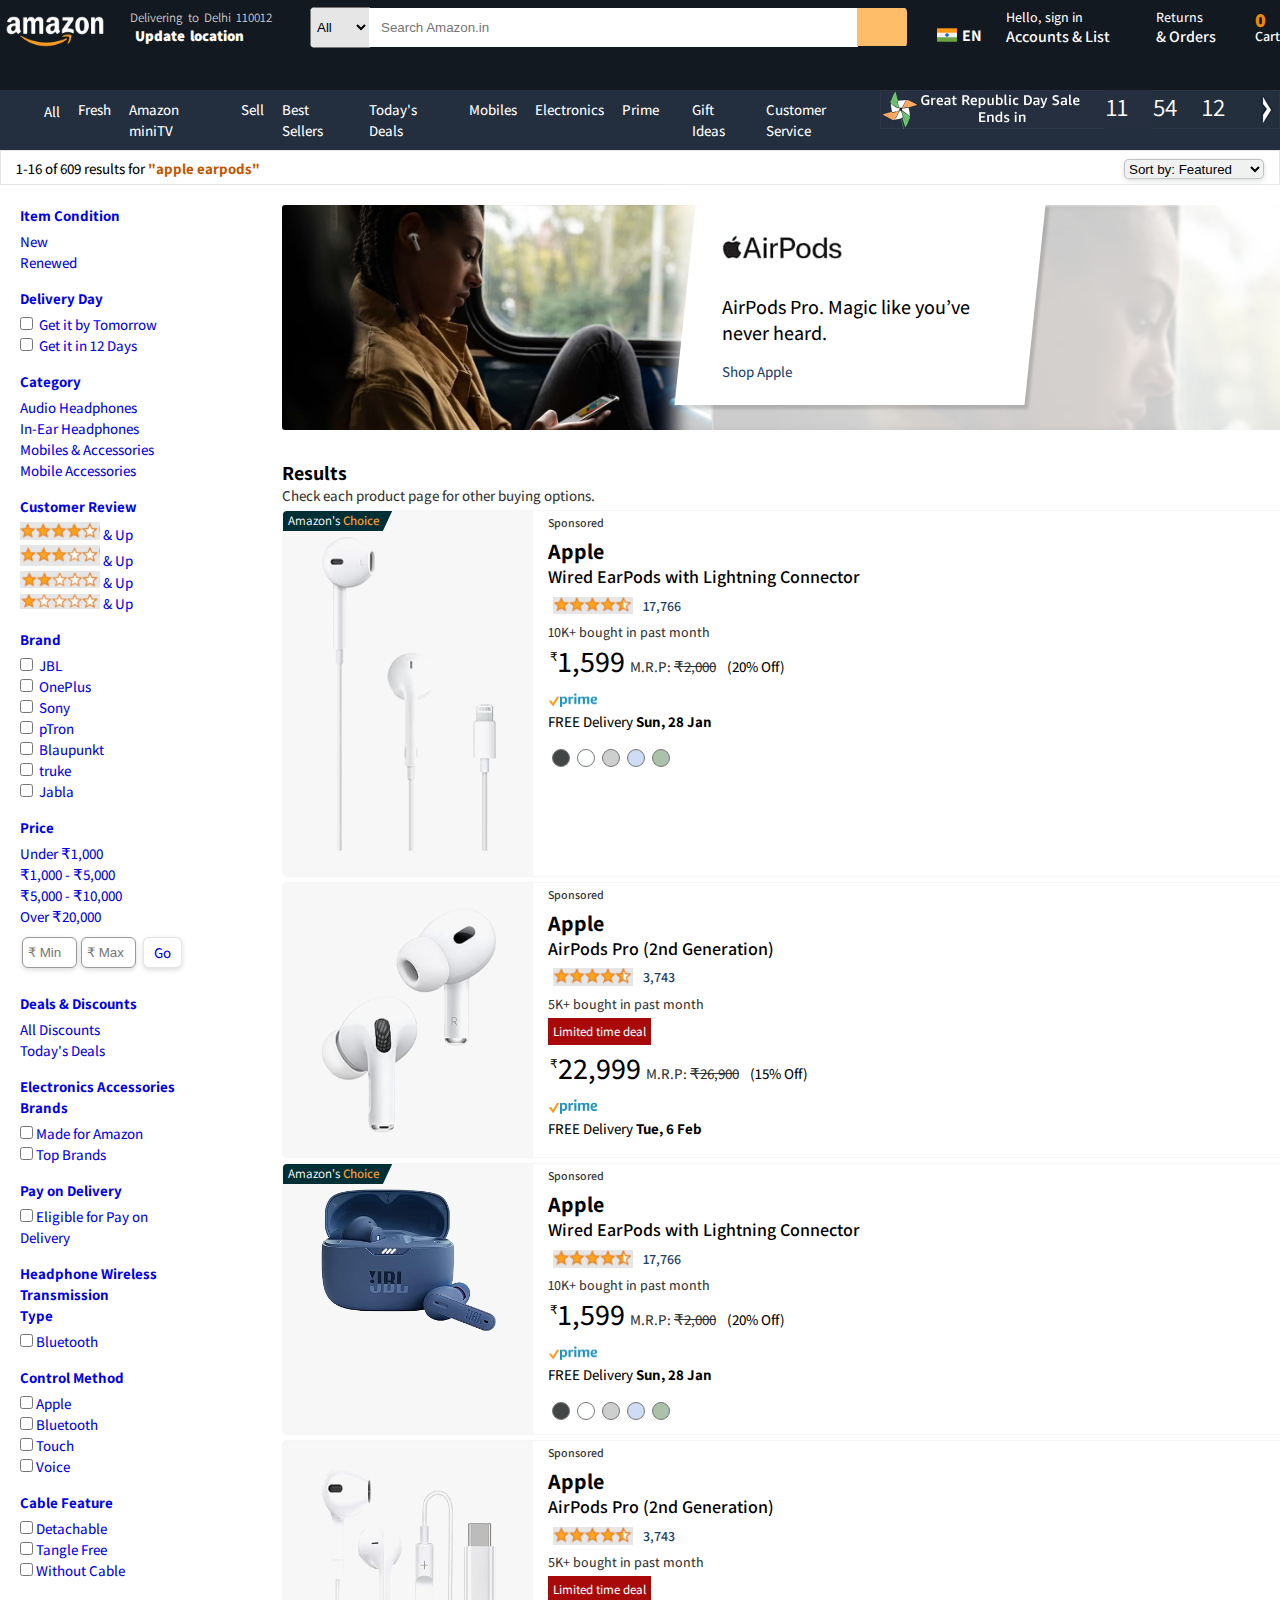
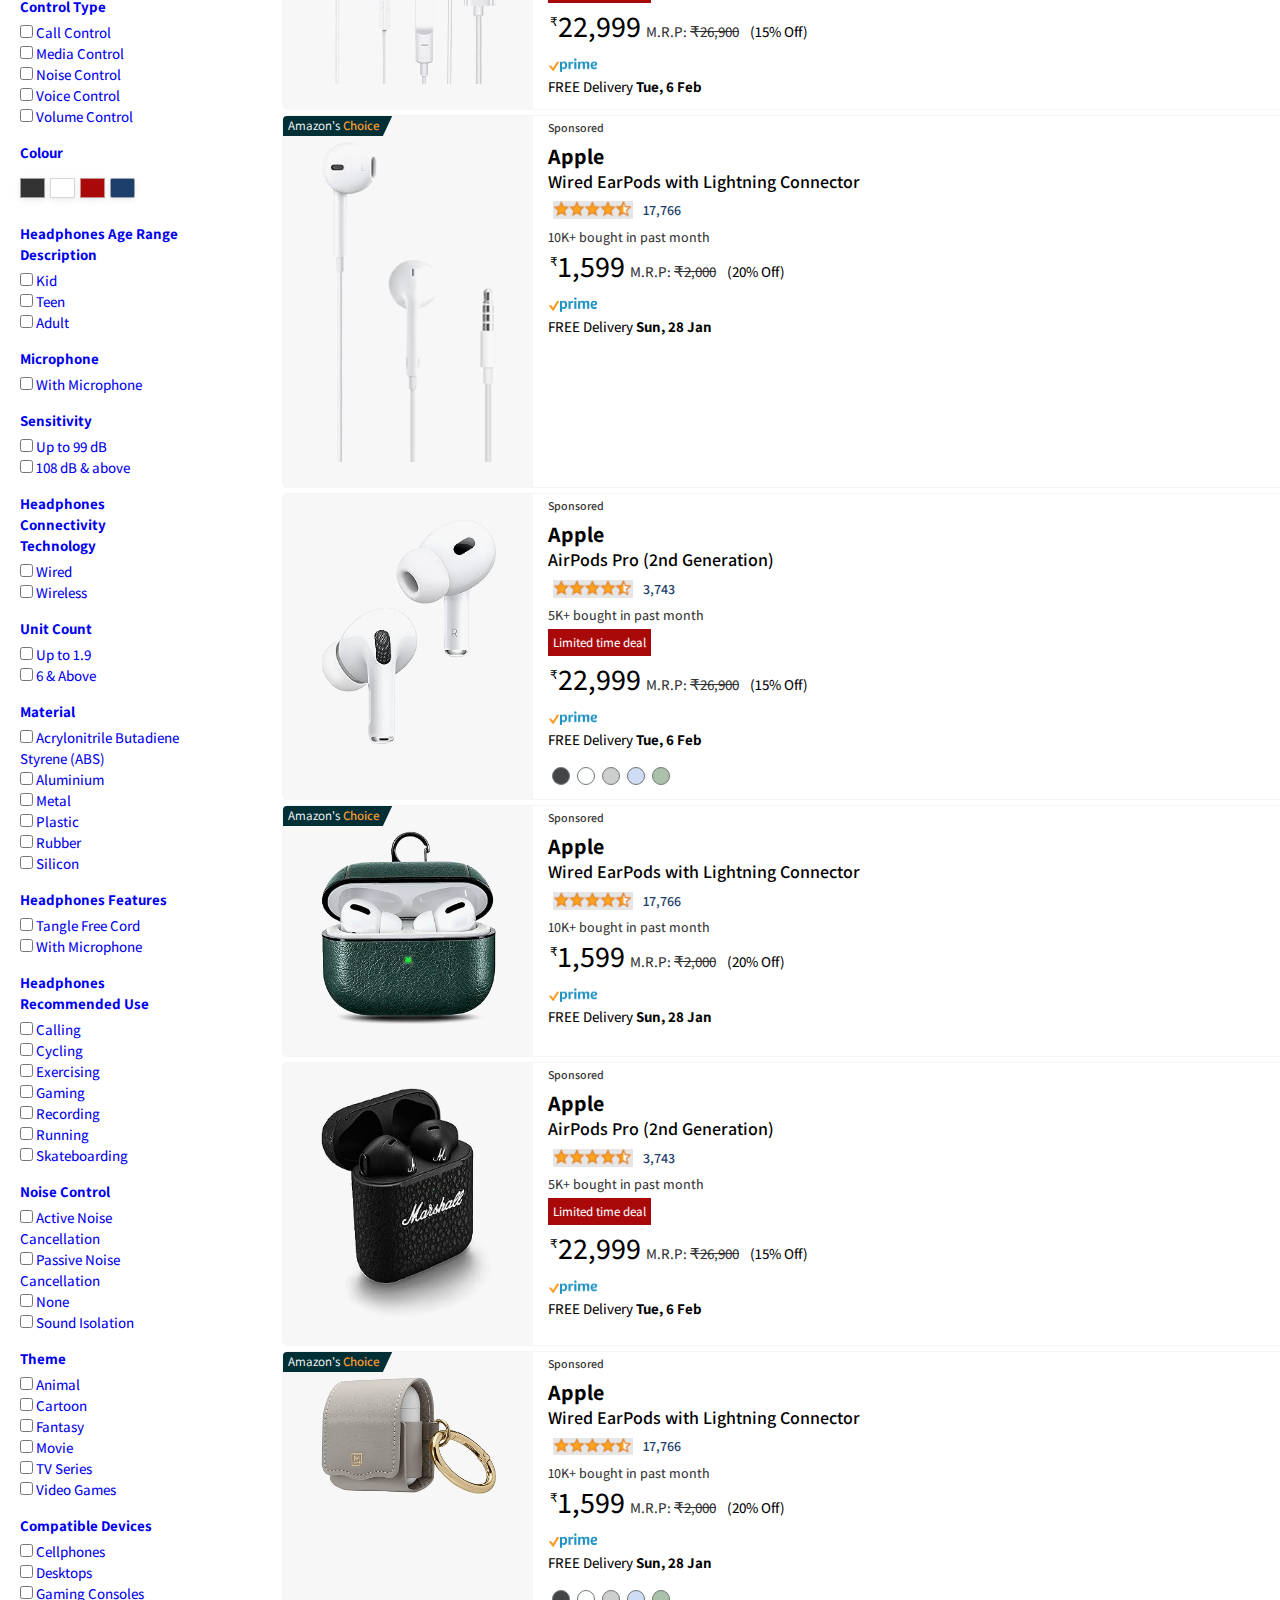
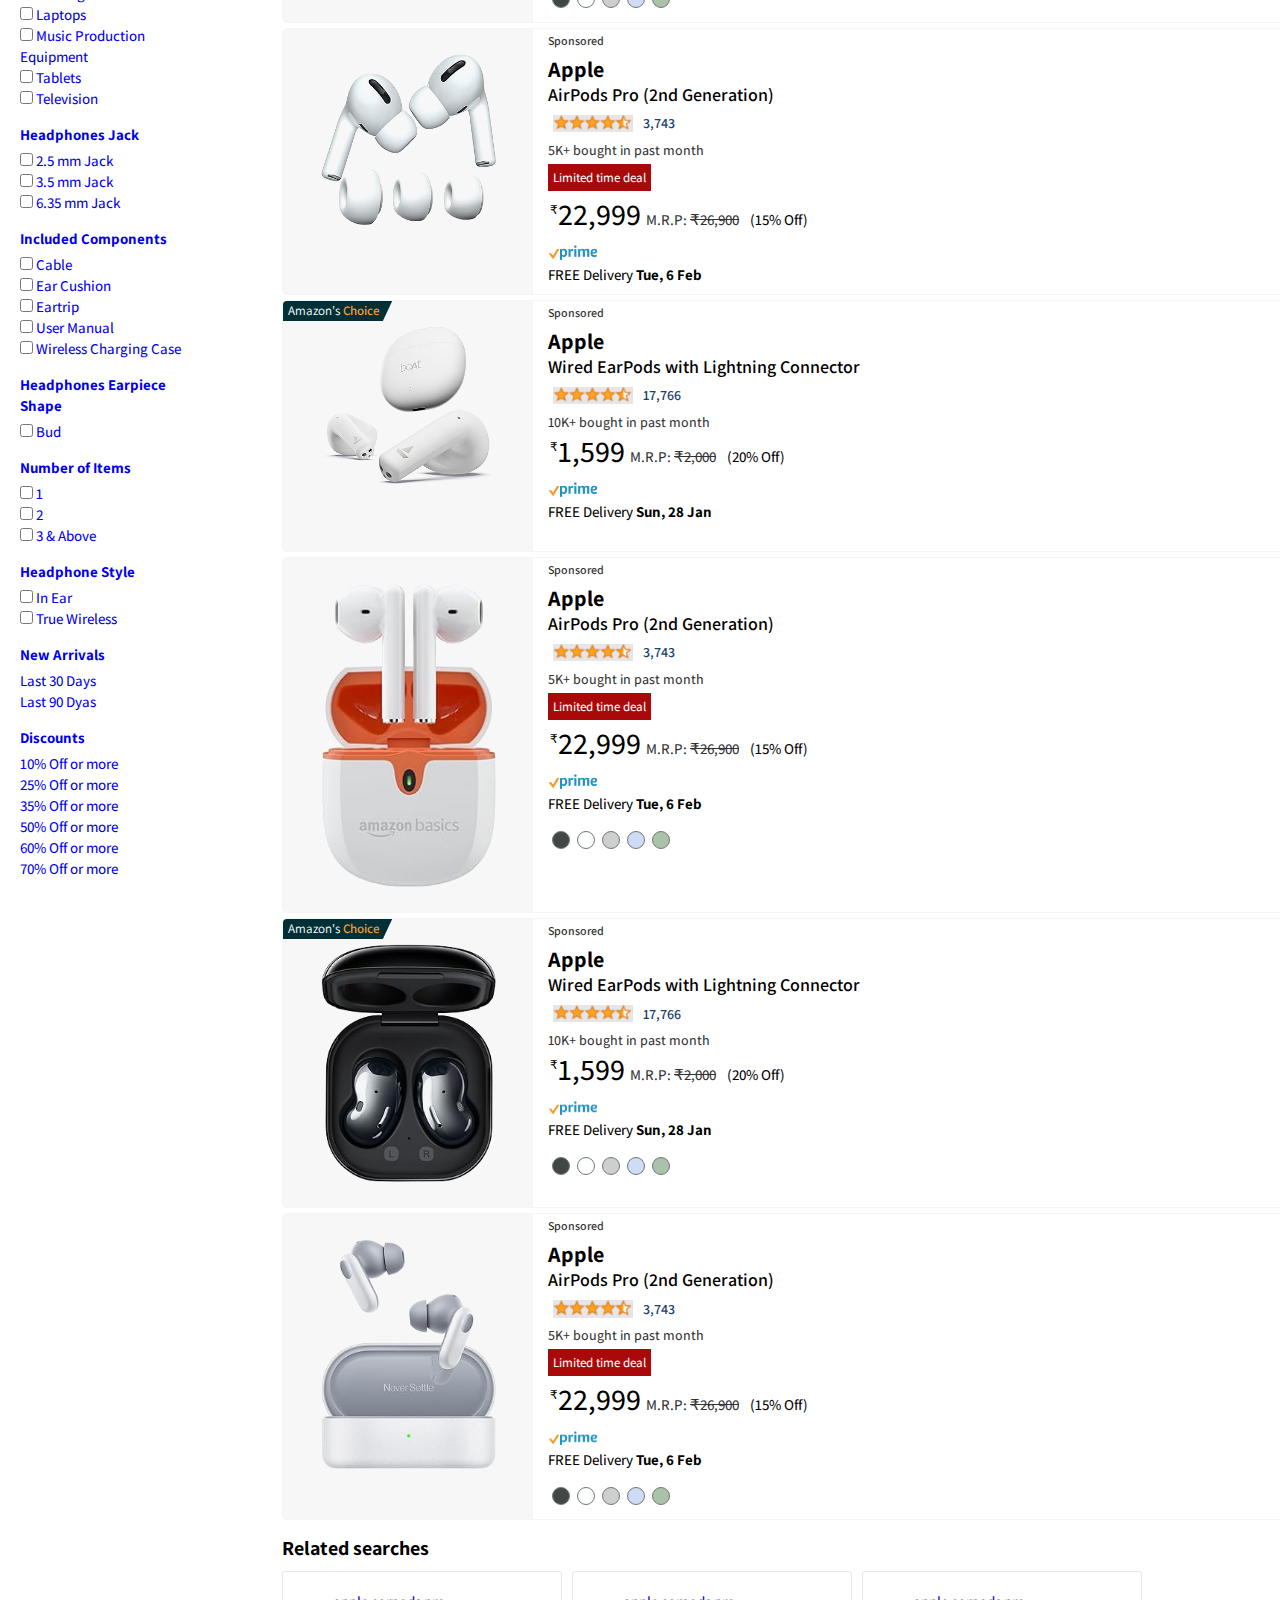
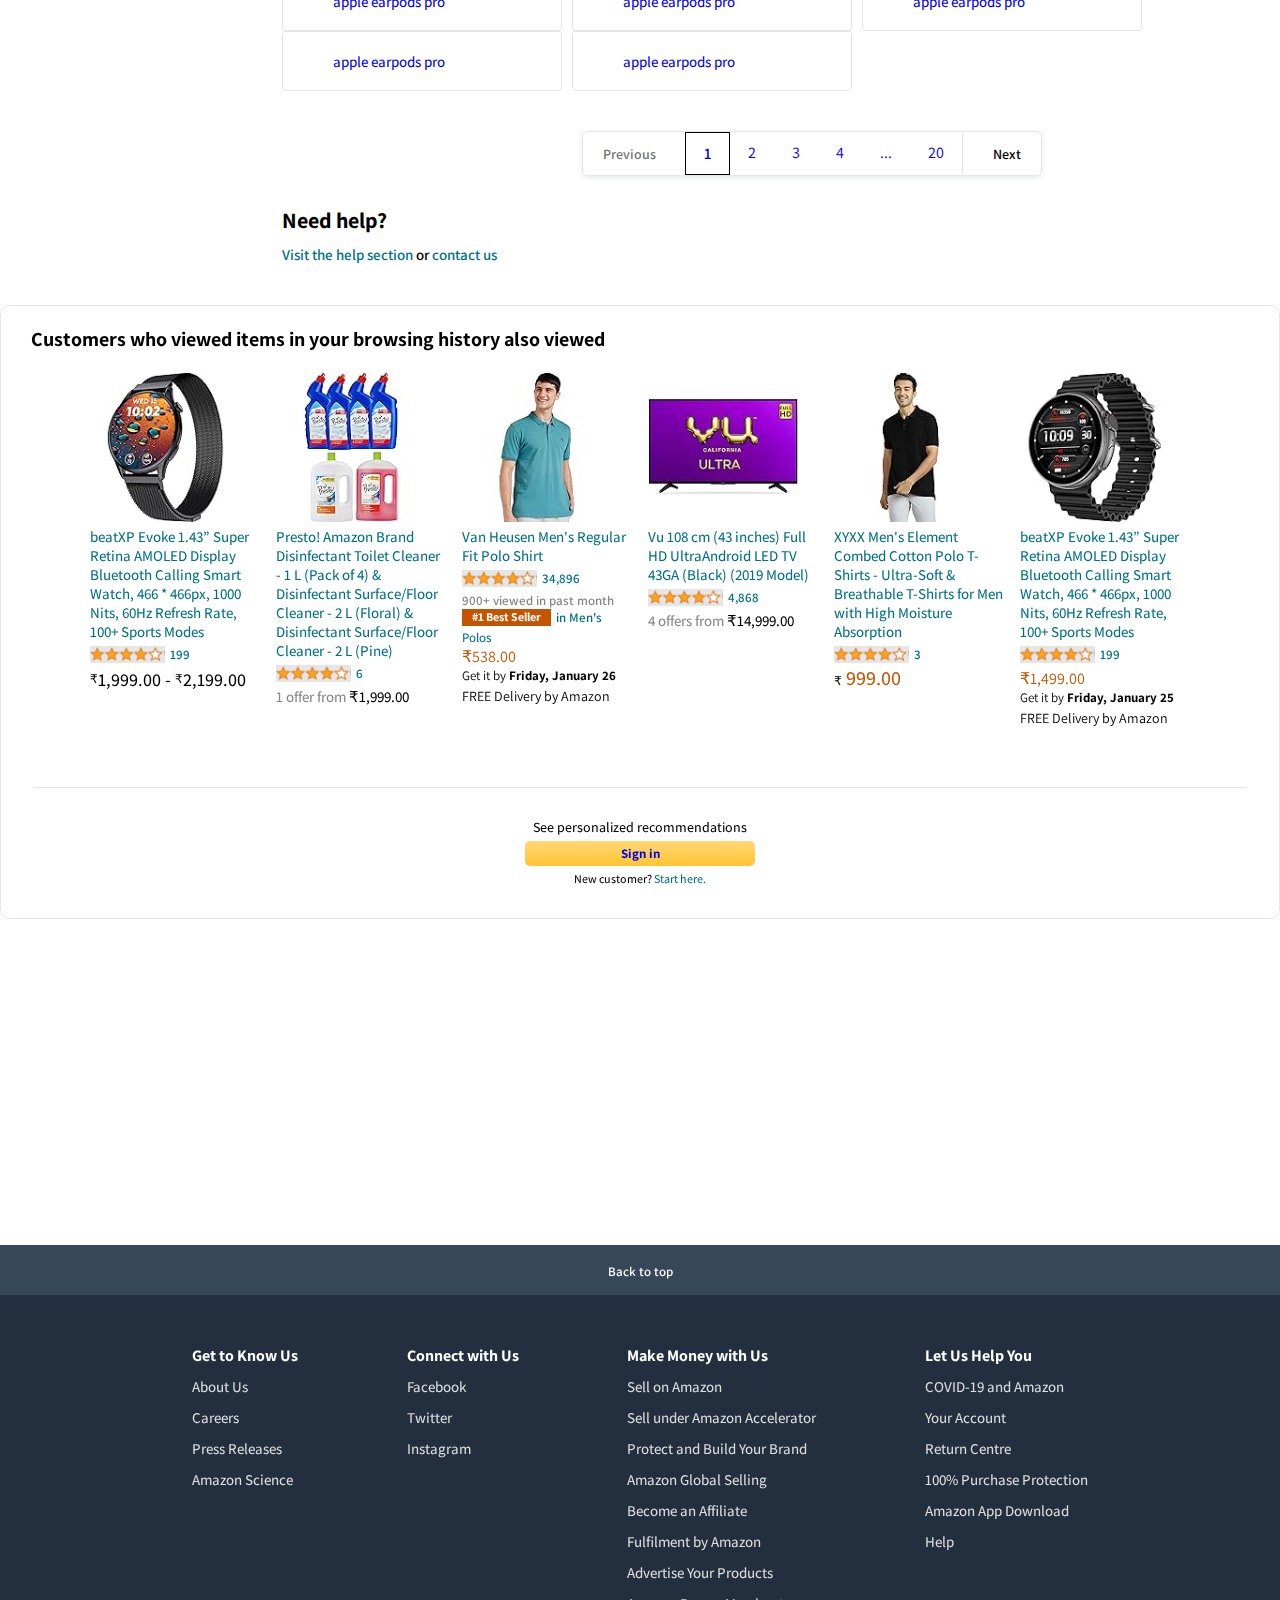
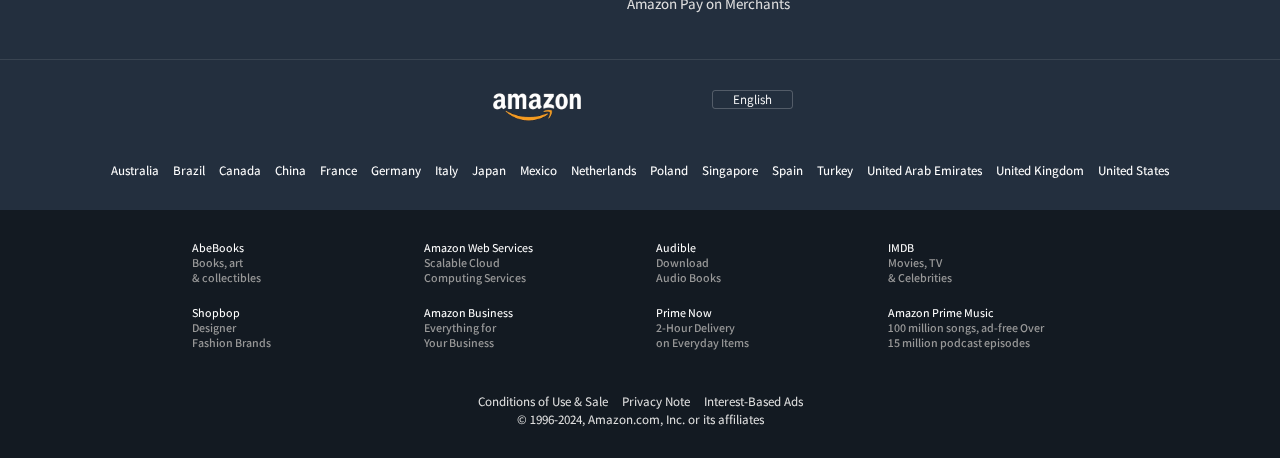
==== commit ce2f3c92: "Electronics Page Final Commit" ====
--- a/electronics.html
+++ b/electronics.html
@@ -766,6 +766,25 @@
                                             <div class="dates">
                                                 <p>FREE Delivery <span>Sun, 28 Jan</span></p>
                                             </div>
+                                            <div class="prod-colors">
+                                                <div class="color-flex">
+                                                    <div class="color">
+                                                        <div class="color-one"></div>
+                                                    </div>
+                                                    <div class="color">
+                                                        <div class="color-two"></div>
+                                                    </div>
+                                                    <div class="color">
+                                                        <div class="color-three"></div>
+                                                    </div>
+                                                    <div class="color">
+                                                        <div class="color-four"></div>
+                                                    </div>
+                                                    <div class="color">
+                                                        <div class="color-five"></div>
+                                                    </div>
+                                                </div>
+                                            </div>
                                         </div>
                                     </div>
 
@@ -869,6 +888,25 @@
                                             <div class="dates">
                                                 <p>FREE Delivery <span>Sun, 28 Jan</span></p>
                                             </div>
+                                            <div class="prod-colors">
+                                                <div class="color-flex">
+                                                    <div class="color">
+                                                        <div class="color-one"></div>
+                                                    </div>
+                                                    <div class="color">
+                                                        <div class="color-two"></div>
+                                                    </div>
+                                                    <div class="color">
+                                                        <div class="color-three"></div>
+                                                    </div>
+                                                    <div class="color">
+                                                        <div class="color-four"></div>
+                                                    </div>
+                                                    <div class="color">
+                                                        <div class="color-five"></div>
+                                                    </div>
+                                                </div>
+                                            </div>
                                         </div>
                                     </div>
 
@@ -1021,6 +1059,25 @@
                                             <div class="dates">
                                                 <p>FREE Delivery <span>Tue, 6 Feb</span></p>
                                             </div>
+                                            <div class="prod-colors">
+                                                <div class="color-flex">
+                                                    <div class="color">
+                                                        <div class="color-one"></div>
+                                                    </div>
+                                                    <div class="color">
+                                                        <div class="color-two"></div>
+                                                    </div>
+                                                    <div class="color">
+                                                        <div class="color-three"></div>
+                                                    </div>
+                                                    <div class="color">
+                                                        <div class="color-four"></div>
+                                                    </div>
+                                                    <div class="color">
+                                                        <div class="color-five"></div>
+                                                    </div>
+                                                </div>
+                                            </div>
                                         </div>
                                     </div>
 
@@ -1178,6 +1235,25 @@
                                             <div class="dates">
                                                 <p>FREE Delivery <span>Sun, 28 Jan</span></p>
                                             </div>
+                                            <div class="prod-colors">
+                                                <div class="color-flex">
+                                                    <div class="color">
+                                                        <div class="color-one"></div>
+                                                    </div>
+                                                    <div class="color">
+                                                        <div class="color-two"></div>
+                                                    </div>
+                                                    <div class="color">
+                                                        <div class="color-three"></div>
+                                                    </div>
+                                                    <div class="color">
+                                                        <div class="color-four"></div>
+                                                    </div>
+                                                    <div class="color">
+                                                        <div class="color-five"></div>
+                                                    </div>
+                                                </div>
+                                            </div>
                                         </div>
                                     </div>
 
@@ -1330,6 +1406,25 @@
                                             <div class="dates">
                                                 <p>FREE Delivery <span>Tue, 6 Feb</span></p>
                                             </div>
+                                            <div class="prod-colors">
+                                                <div class="color-flex">
+                                                    <div class="color">
+                                                        <div class="color-one"></div>
+                                                    </div>
+                                                    <div class="color">
+                                                        <div class="color-two"></div>
+                                                    </div>
+                                                    <div class="color">
+                                                        <div class="color-three"></div>
+                                                    </div>
+                                                    <div class="color">
+                                                        <div class="color-four"></div>
+                                                    </div>
+                                                    <div class="color">
+                                                        <div class="color-five"></div>
+                                                    </div>
+                                                </div>
+                                            </div>
                                         </div>
                                     </div>
 
@@ -1384,6 +1479,25 @@
                                             <div class="dates">
                                                 <p>FREE Delivery <span>Sun, 28 Jan</span></p>
                                             </div>
+                                            <div class="prod-colors">
+                                                <div class="color-flex">
+                                                    <div class="color">
+                                                        <div class="color-one"></div>
+                                                    </div>
+                                                    <div class="color">
+                                                        <div class="color-two"></div>
+                                                    </div>
+                                                    <div class="color">
+                                                        <div class="color-three"></div>
+                                                    </div>
+                                                    <div class="color">
+                                                        <div class="color-four"></div>
+                                                    </div>
+                                                    <div class="color">
+                                                        <div class="color-five"></div>
+                                                    </div>
+                                                </div>
+                                            </div>
                                         </div>
                                     </div>
 
@@ -1433,13 +1547,115 @@
                                             <div class="dates">
                                                 <p>FREE Delivery <span>Tue, 6 Feb</span></p>
                                             </div>
-                                        </div>
-                                    </div>
-
-                                </div>
-                            </div>
-                        </div>
-                        <div class="related-search"></div>
+                                            <div class="prod-colors">
+                                                <div class="color-flex">
+                                                    <div class="color">
+                                                        <div class="color-one"></div>
+                                                    </div>
+                                                    <div class="color">
+                                                        <div class="color-two"></div>
+                                                    </div>
+                                                    <div class="color">
+                                                        <div class="color-three"></div>
+                                                    </div>
+                                                    <div class="color">
+                                                        <div class="color-four"></div>
+                                                    </div>
+                                                    <div class="color">
+                                                        <div class="color-five"></div>
+                                                    </div>
+                                                </div>
+                                            </div>
+                                        </div>
+                                    </div>
+
+                                </div>
+                            </div>
+                        </div>
+                        <div class="related-search">
+                            <div class="related-heading">
+                                <p>Related searches</p>
+                            </div>
+                            <div class="search-tiles">
+                                <div class="tiles-desc">
+                                    <div class="tiles-flex">
+                                        <div class="tiles-icon">
+                                            <i class="fa-solid fa-magnifying-glass"></i>
+                                        </div>
+                                        <div class="tile-write">
+                                            <a href="#">apple earpods pro</a>
+                                        </div>
+                                    </div>
+                                    <div class="tiles-flex">
+                                        <div class="tiles-icon">
+                                            <i class="fa-solid fa-magnifying-glass"></i>
+                                        </div>
+                                        <div class="tile-write">
+                                            <a href="#">apple earpods pro</a>
+                                        </div>
+                                    </div>
+                                    <div class="tiles-flex">
+                                        <div class="tiles-icon">
+                                            <i class="fa-solid fa-magnifying-glass"></i>
+                                        </div>
+                                        <div class="tile-write">
+                                            <a href="#">apple earpods pro</a>
+                                        </div>
+                                    </div>
+                                    <div class="tiles-flex">
+                                        <div class="tiles-icon">
+                                            <i class="fa-solid fa-magnifying-glass"></i>
+                                        </div>
+                                        <div class="tile-write">
+                                            <a href="#">apple earpods pro</a>
+                                        </div>
+                                    </div>
+                                    <div class="tiles-flex">
+                                        <div class="tiles-icon">
+                                            <i class="fa-solid fa-magnifying-glass"></i>
+                                        </div>
+                                        <div class="tile-write">
+                                            <a href="#">apple earpods pro</a>
+                                        </div>
+                                    </div>
+
+                                </div>
+                            </div>
+
+                        </div>
+                        <div class="page-nav">
+                            <div class="page-dimension">
+                                <div class="page-border">
+                                    <div class="page-flex">
+                                        <div class="prev">
+                                            <div class="word">
+                                                <a href=""><i class="fa-solid fa-chevron-left"></i> Previous</a>
+                                            </div>
+                                        </div>
+                                        <div class="numb">
+                                            <ul>
+                                                <li><a href="#">1</a></li>
+                                                <li><a href="#">2</a></li>
+                                                <li><a href="#">3</a></li>
+                                                <li><a href="#">4</a></li>
+                                                <li><a href="#">...</a></li>
+                                                <li><a href="#">20</a></li>
+                                            </ul>
+                                        </div>
+                                        <div class="next">
+                                            <div class="word">
+                                                <a href="">Next<i class="fa-solid fa-chevron-right"></i> </a>
+                                            </div>
+                                        </div>
+                                    </div>
+                                </div>
+                            </div>
+                        </div>
+
+                        <div class="need-help">
+                            <p>Need help?</p>
+                            <a href="#">Visit the help section <span>or</span> contact us</a>
+                        </div>
                     </div>
                 </div>
             </div>
@@ -1575,6 +1791,25 @@
                                 <div class="free-delivery">
                                     <p>FREE Delivery by Amazon</p>
                                 </div>
+                                <div class="prod-colors">
+                                    <div class="color-flex">
+                                        <div class="color">
+                                            <div class="color-one"></div>
+                                        </div>
+                                        <div class="color">
+                                            <div class="color-two"></div>
+                                        </div>
+                                        <div class="color">
+                                            <div class="color-three"></div>
+                                        </div>
+                                        <div class="color">
+                                            <div class="color-four"></div>
+                                        </div>
+                                        <div class="color">
+                                            <div class="color-five"></div>
+                                        </div>
+                                    </div>
+                                </div>
                             </div>
                         </div>
                     </div>
@@ -1594,6 +1829,14 @@
                     </div>
                 </div>
             </section>
+
+            <!-- Back to Top -->
+            <section class="top">
+                <div class="back-top">
+                    <a href="#">Back to top</a>
+                </div>
+            </section>
+
             <!-- Footer -->
             <footer>
                 <div class="footer-top">
--- a/css/style.css
+++ b/css/style.css
@@ -874,10 +874,176 @@
 .container .apple-product .product-flex .right .prod-container .prod-tiles .item-list .item-flex .item-desc .dates p span {
   font-weight: 700;
 }
+.container .apple-product .product-flex .right .prod-container .prod-tiles .item-list .item-flex .item-desc .prod-colors {
+  margin-top: 15px;
+}
+.container .apple-product .product-flex .right .prod-container .prod-tiles .item-list .item-flex .item-desc .prod-colors .color-flex {
+  display: flex;
+  align-items: center;
+}
+.container .apple-product .product-flex .right .prod-container .prod-tiles .item-list .item-flex .item-desc .prod-colors .color-flex .color {
+  height: 25px;
+  width: 25px;
+  cursor: pointer;
+  border-radius: 50%;
+}
+.container .apple-product .product-flex .right .prod-container .prod-tiles .item-list .item-flex .item-desc .prod-colors .color-flex .color .color-one {
+  margin: 3px auto;
+  width: 18px;
+  height: 18px;
+  border-radius: 50%;
+  background: #434647;
+  border: 1px solid #767676;
+}
+.container .apple-product .product-flex .right .prod-container .prod-tiles .item-list .item-flex .item-desc .prod-colors .color-flex .color .color-two {
+  margin: 3px auto;
+  border: 1px solid #767676;
+  width: 18px;
+  height: 18px;
+  border-radius: 50%;
+  background: #feffff;
+}
+.container .apple-product .product-flex .right .prod-container .prod-tiles .item-list .item-flex .item-desc .prod-colors .color-flex .color .color-three {
+  margin: 3px auto;
+  width: 18px;
+  height: 18px;
+  border-radius: 50%;
+  background: #cdcfce;
+  border: 1px solid #767676;
+}
+.container .apple-product .product-flex .right .prod-container .prod-tiles .item-list .item-flex .item-desc .prod-colors .color-flex .color .color-four {
+  margin: 3px auto;
+  width: 18px;
+  height: 18px;
+  border-radius: 50%;
+  background: #cfdcf5;
+  border: 1px solid #767676;
+}
+.container .apple-product .product-flex .right .prod-container .prod-tiles .item-list .item-flex .item-desc .prod-colors .color-flex .color .color-five {
+  margin: 3px auto;
+  width: 18px;
+  height: 18px;
+  border-radius: 50%;
+  background: #aac1aa;
+  border: 1px solid #767676;
+}
+.container .apple-product .product-flex .right .prod-container .prod-tiles .item-list .item-flex .item-desc .prod-colors .color-flex .color:hover {
+  border: 1px solid #000;
+}
 .container .apple-product .product-flex .right .related-search {
-  width: 100px;
-  height: 100px;
-  background-color: red;
+  overflow: hidden;
+  width: 100%;
+}
+.container .apple-product .product-flex .right .related-search .related-heading p {
+  padding: 10px 0;
+  font-size: 20px;
+  font-weight: 700;
+  color: #000;
+}
+.container .apple-product .product-flex .right .related-search .search-tiles .tiles-desc {
+  display: flex;
+  flex-wrap: wrap;
+}
+.container .apple-product .product-flex .right .related-search .search-tiles .tiles-desc .tiles-flex {
+  margin-right: 10px;
+  width: 280px;
+  height: 60px;
+  display: flex;
+  align-items: center;
+  padding: 10px;
+  border: 1px solid #e6e6e6;
+  border-radius: 3px;
+}
+.container .apple-product .product-flex .right .related-search .search-tiles .tiles-desc .tiles-flex .tiles-icon i {
+  color: #000;
+  font-size: 12px;
+  padding: 0 20px;
+}
+.container .apple-product .product-flex .right .related-search .search-tiles .tiles-desc .tiles-flex .tile-write a {
+  font-size: 15px;
+  font-weight: 500;
+}
+.container .apple-product .product-flex .right .related-search .search-tiles .tiles-desc .tiles-flex .tile-write a:hover {
+  color: #c45500;
+  text-decoration: underline;
+}
+.container .apple-product .product-flex .right .page-nav {
+  width: 100%;
+}
+.container .apple-product .product-flex .right .page-nav .page-dimension {
+  margin-top: 40px;
+}
+.container .apple-product .product-flex .right .page-nav .page-dimension .page-border {
+  box-shadow: 0 2px 5px 0 rgba(213, 217, 217, 0.5);
+  width: 460px;
+  border: 1px solid #e6e6e6;
+  border-radius: 5px;
+  overflow: hidden;
+  margin: 0 auto;
+}
+.container .apple-product .product-flex .right .page-nav .page-dimension .page-border .page-flex {
+  display: flex;
+  align-items: center;
+  justify-content: space-around;
+  height: inherit;
+}
+.container .apple-product .product-flex .right .page-nav .page-dimension .page-border .page-flex .prev .word a {
+  font-size: 14px;
+  font-weight: 600;
+  color: #6f7373;
+}
+.container .apple-product .product-flex .right .page-nav .page-dimension .page-border .page-flex .prev .word a i {
+  padding-right: 5px;
+  font-size: 12px;
+}
+.container .apple-product .product-flex .right .page-nav .page-dimension .page-border .page-flex .numb ul {
+  display: flex;
+}
+.container .apple-product .product-flex .right .page-nav .page-dimension .page-border .page-flex .numb ul li:first-child {
+  border: 1px solid #000;
+}
+.container .apple-product .product-flex .right .page-nav .page-dimension .page-border .page-flex .numb ul li:first-child a {
+  font-weight: 600;
+}
+.container .apple-product .product-flex .right .page-nav .page-dimension .page-border .page-flex .numb ul li:first-child:hover {
+  background: #ffffff;
+}
+.container .apple-product .product-flex .right .page-nav .page-dimension .page-border .page-flex .numb ul li:last-child {
+  border-right: 1px solid #e6e6e6;
+}
+.container .apple-product .product-flex .right .page-nav .page-dimension .page-border .page-flex .numb ul li {
+  cursor: pointer;
+  padding: 10px 18px;
+}
+.container .apple-product .product-flex .right .page-nav .page-dimension .page-border .page-flex .numb ul li:hover {
+  background: #f7f8f8;
+}
+.container .apple-product .product-flex .right .page-nav .page-dimension .page-border .page-flex .next .word a {
+  font-size: 14px;
+  font-weight: 600;
+  color: #000;
+}
+.container .apple-product .product-flex .right .page-nav .page-dimension .page-border .page-flex .next .word a i {
+  padding-left: 5px;
+  font-size: 12px;
+}
+.container .apple-product .product-flex .right .need-help {
+  margin-top: 30px;
+  width: 100%;
+}
+.container .apple-product .product-flex .right .need-help p {
+  font-size: 22px;
+  font-weight: 700;
+  color: #000;
+  margin-bottom: 10px;
+}
+.container .apple-product .product-flex .right .need-help a {
+  font-size: 15px;
+  font-weight: 600;
+  color: #007185;
+}
+.container .apple-product .product-flex .right .need-help a span {
+  color: #000;
 }
 .container .header-bottom {
   max-height: 7vh;
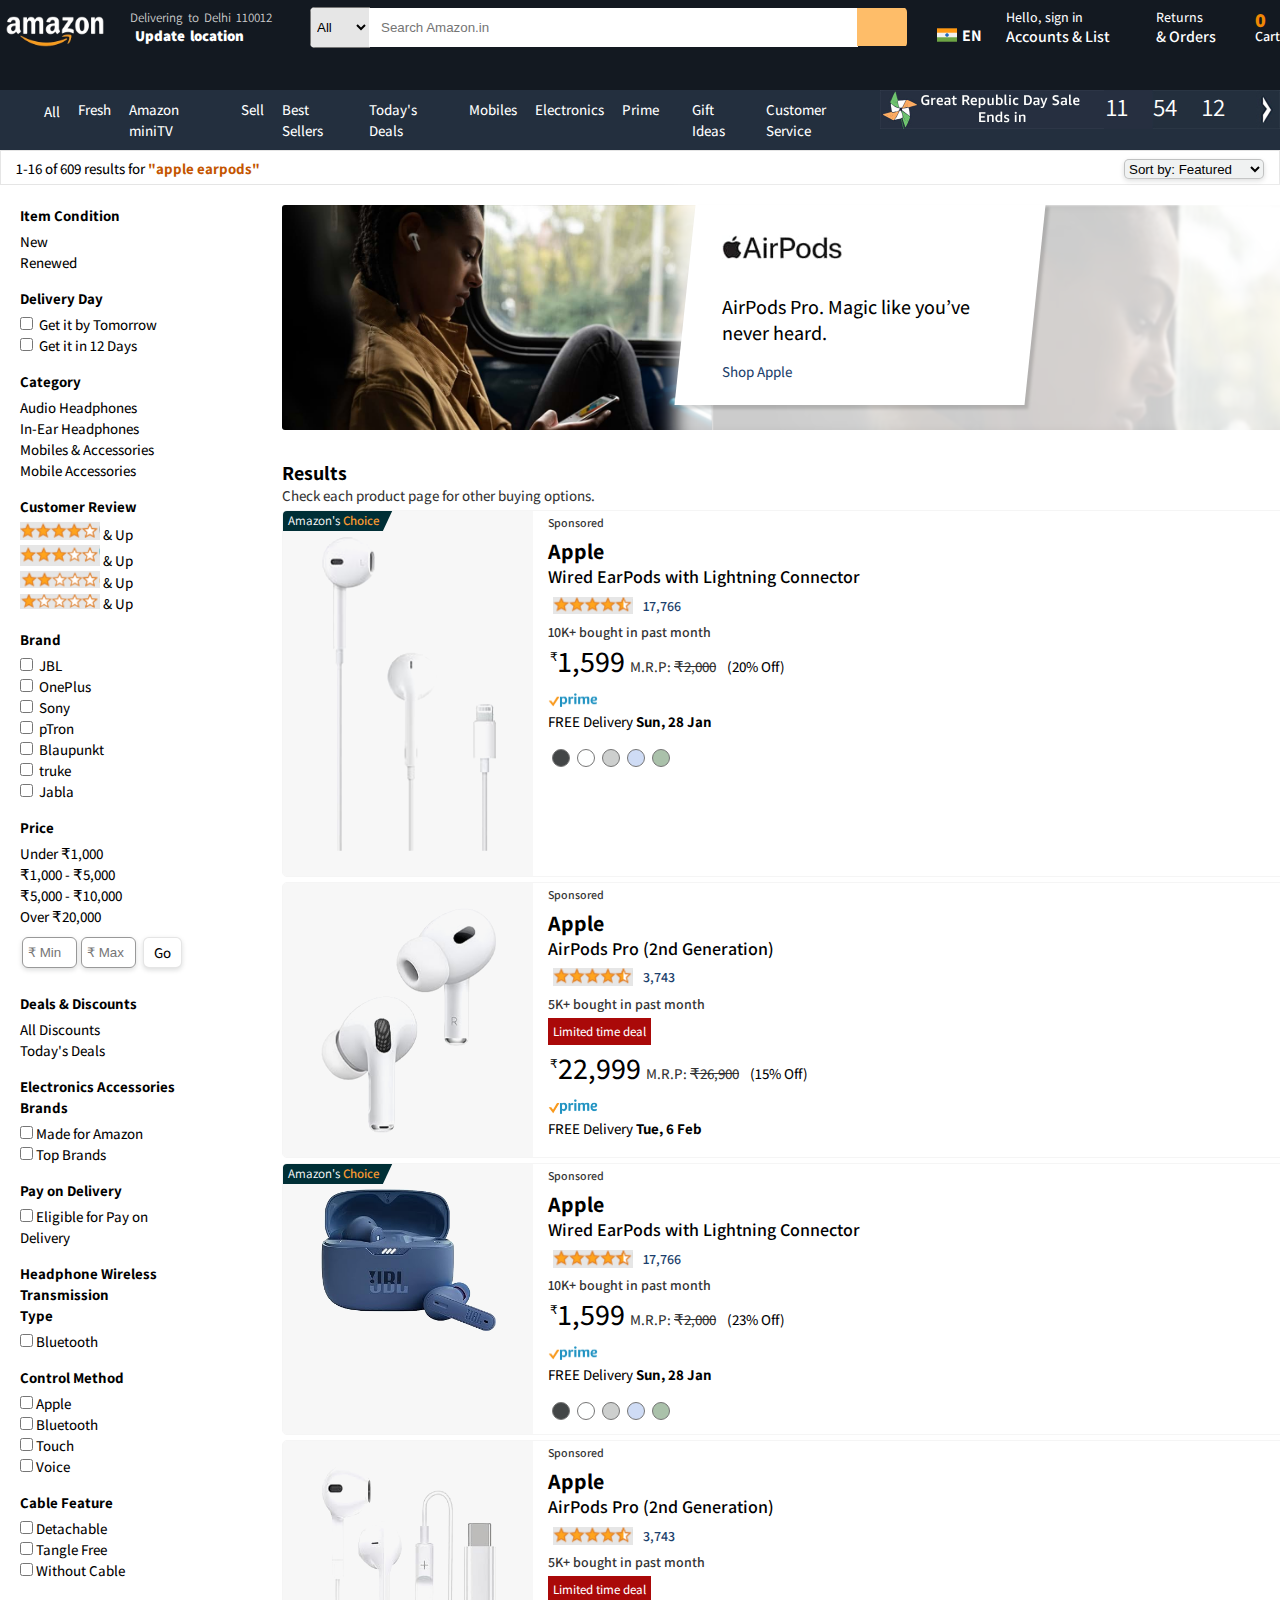
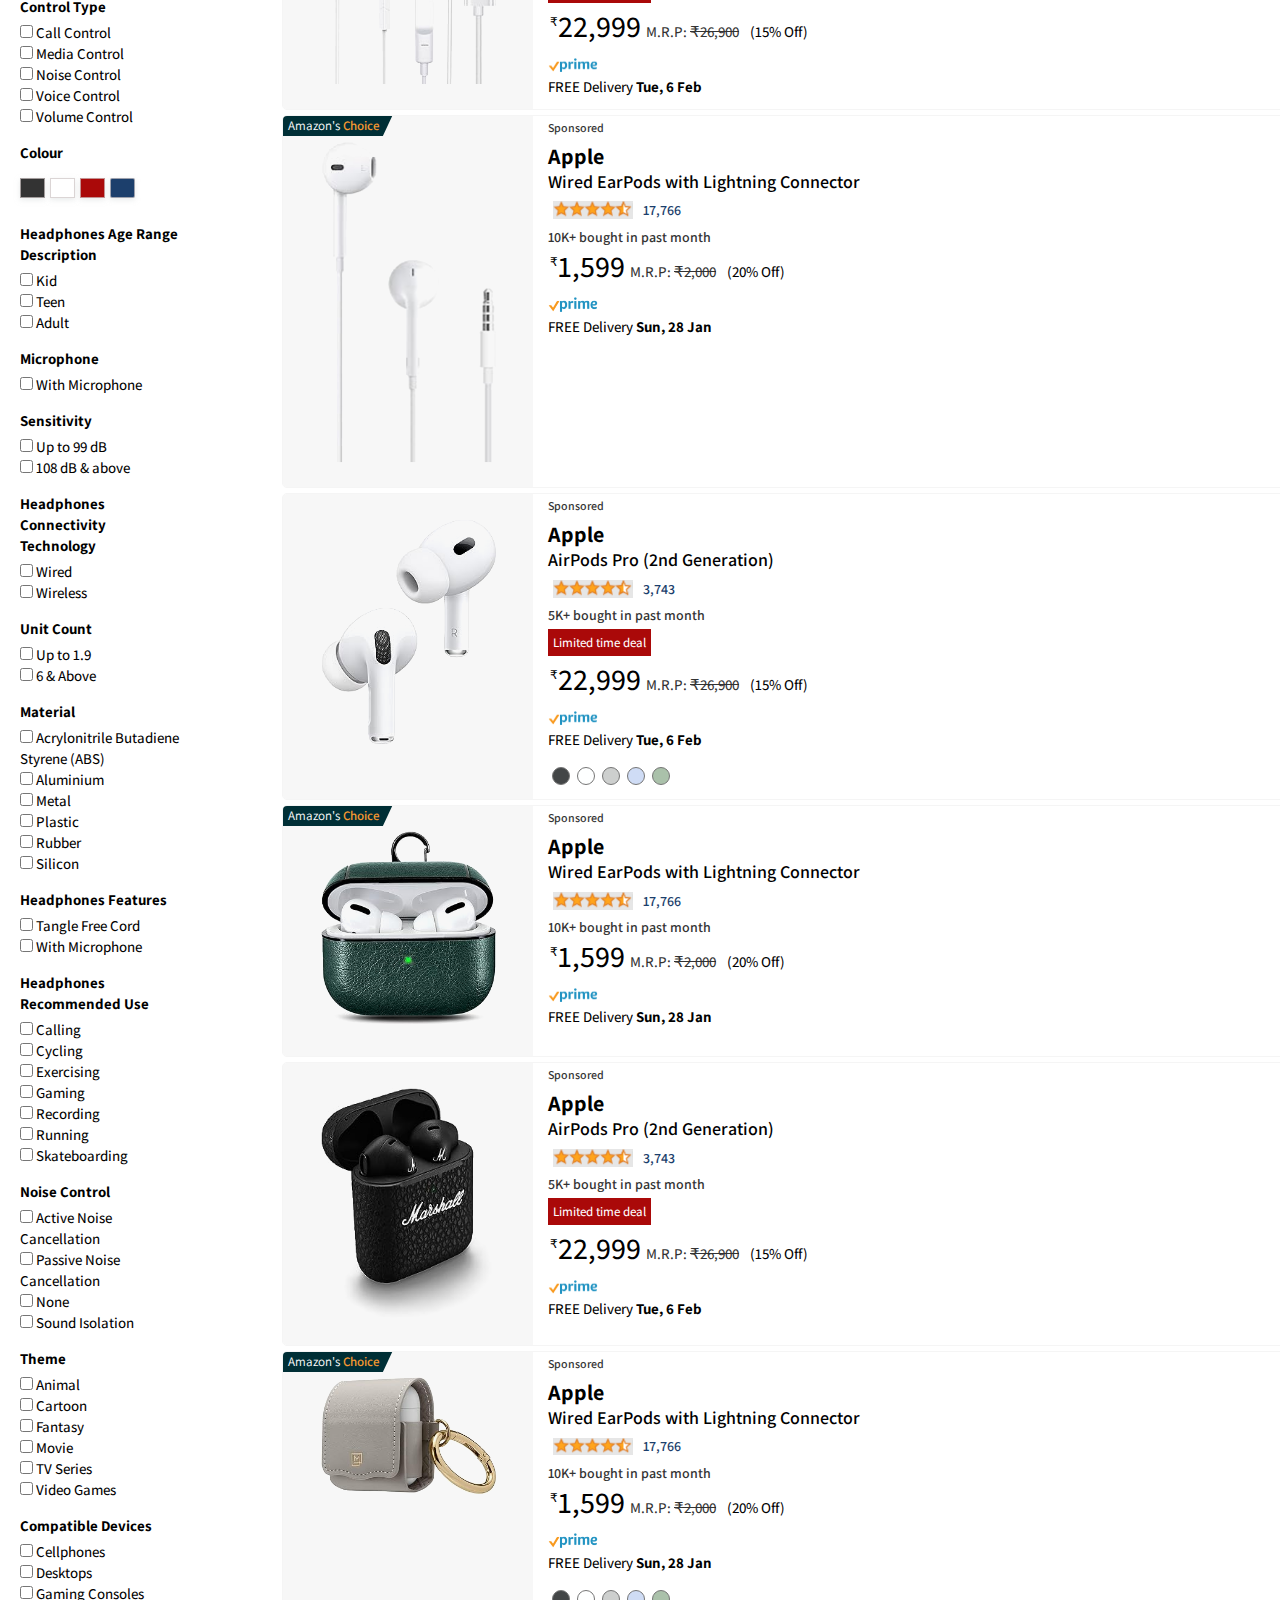
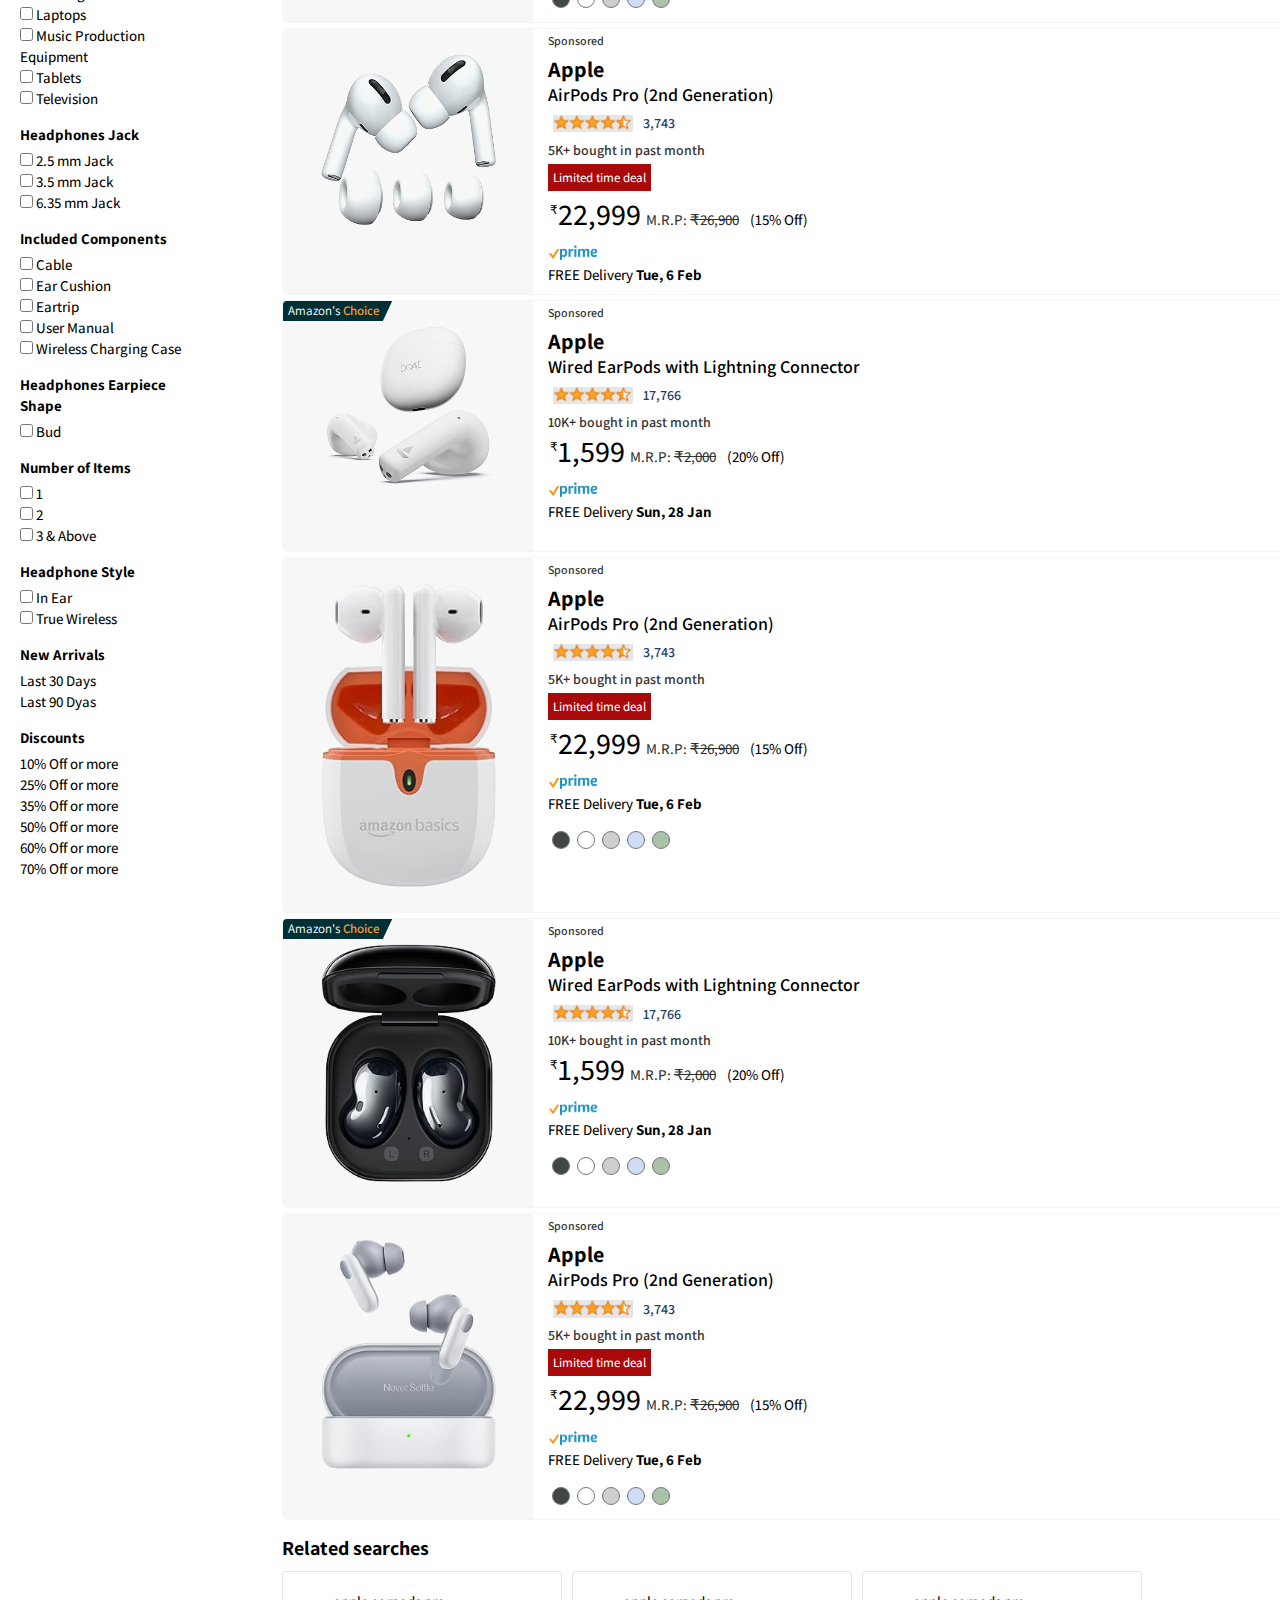
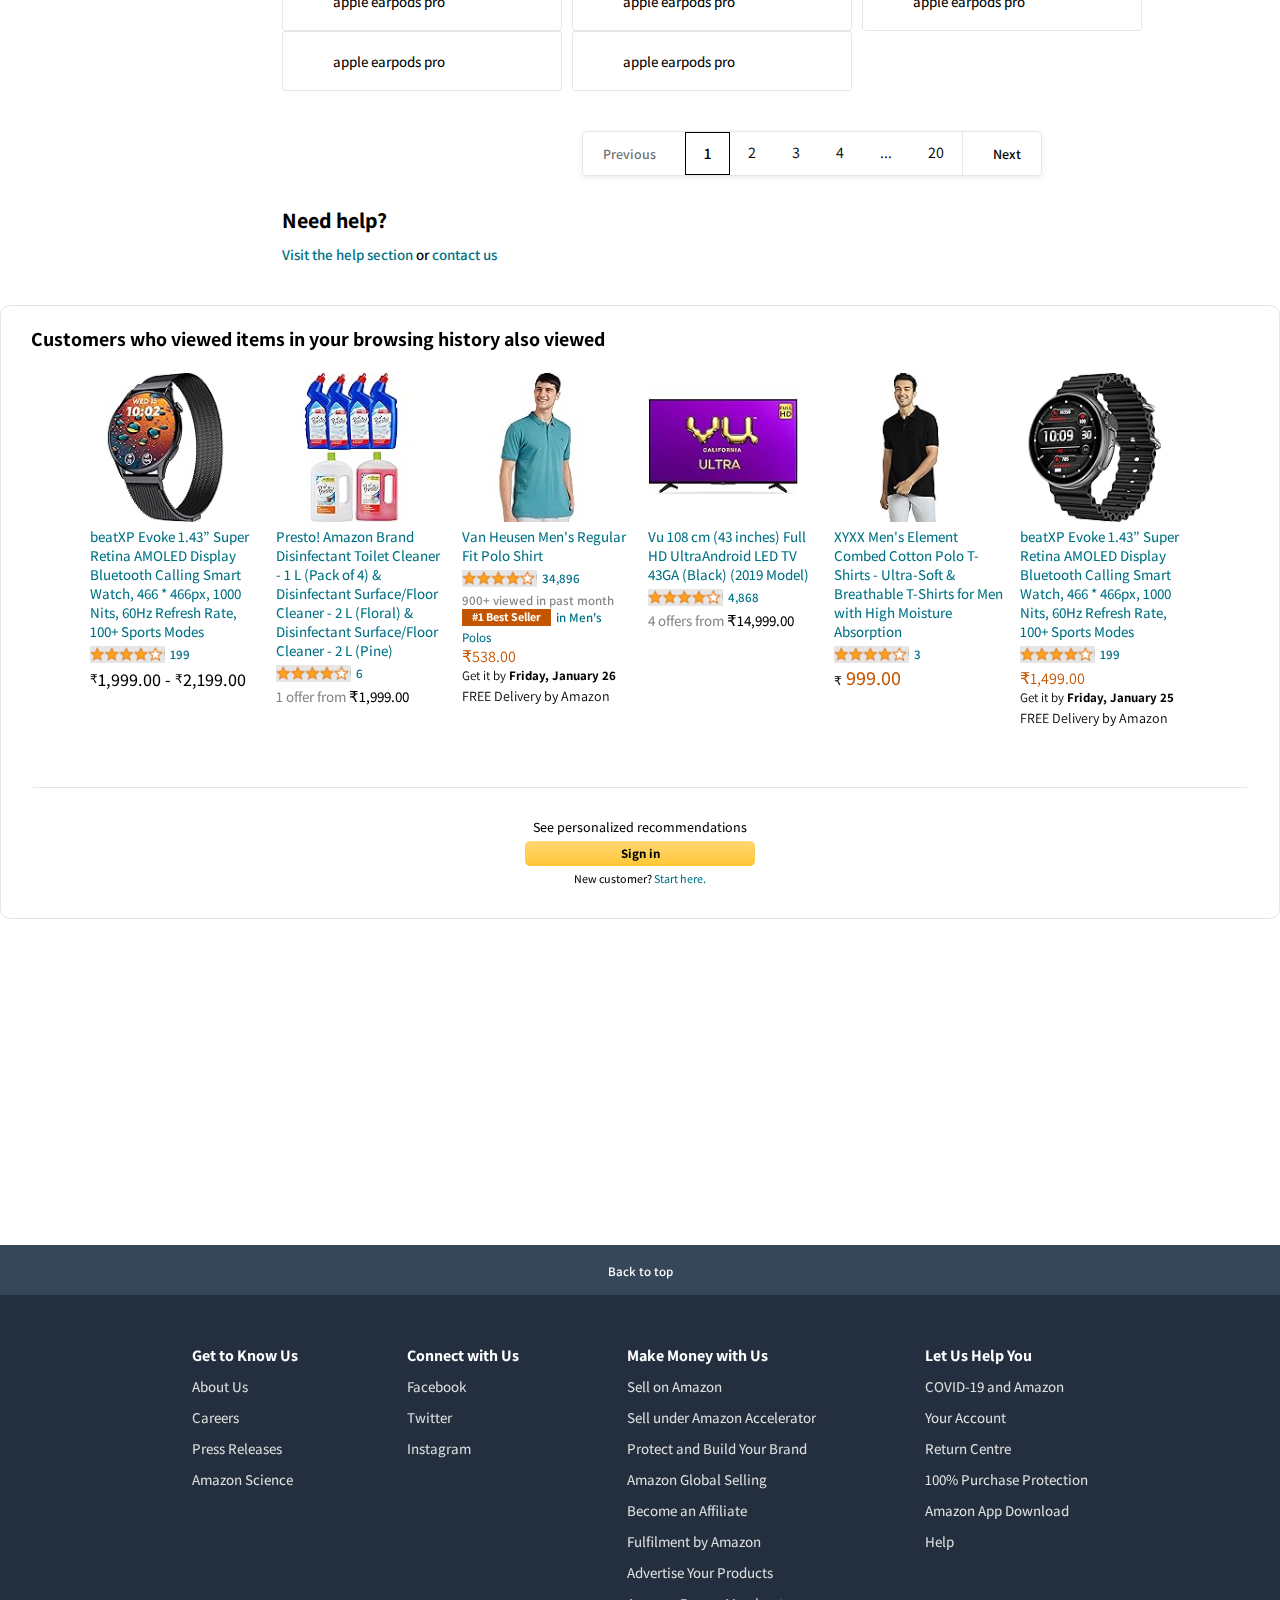
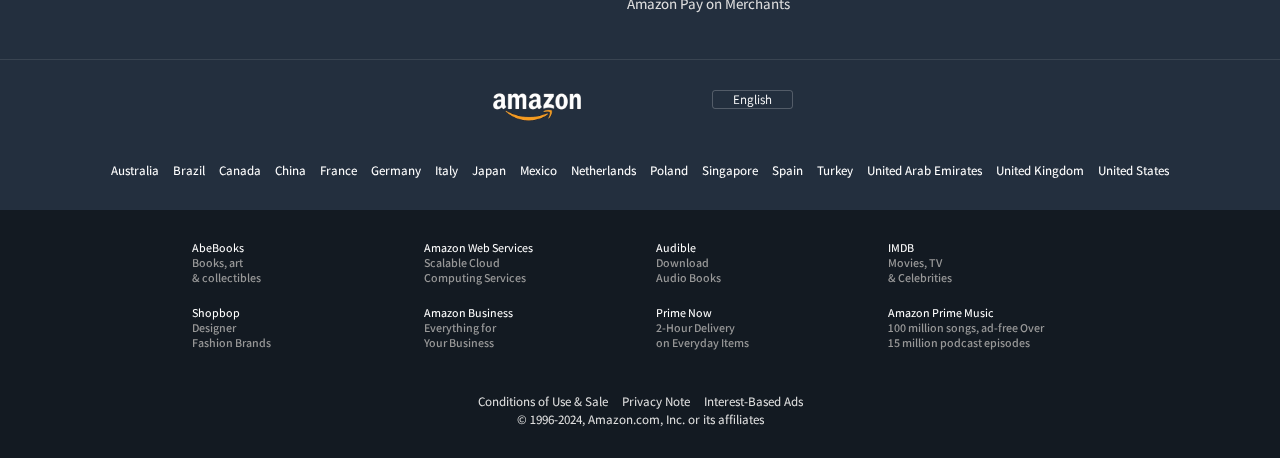
==== commit fe0ce361: "Content Update" ====
--- a/electronics.html
+++ b/electronics.html
@@ -880,7 +880,7 @@
                                             <div class="priced">
                                                 <p><span class="rupee">₹</span>1,599<span class="mrp">M.R.P:
                                                         <s><span class="thousand">₹2,000</span></s></span> <span
-                                                        class="off">(20% Off)</span></p>
+                                                        class="off">(23% Off)</span></p>
                                             </div>
                                             <div class="prime-logo">
                                                 <img src="./img/amazon-prime.png" alt="">
--- a/css/style.css
+++ b/css/style.css
@@ -28,9 +28,9 @@
 }
 
 a {
+  color: #000;
   text-decoration: none;
 }
-
 a:visited {
   color: #000;
 }
@@ -823,7 +823,7 @@
 .container .apple-product .product-flex .right .prod-container .prod-tiles .item-list .item-flex .item-desc .bought p {
   color: #333;
   font-size: 14px;
-  font-weight: 500;
+  font-weight: 600;
 }
 .container .apple-product .product-flex .right .prod-container .prod-tiles .item-list .item-flex .item-desc .time-deal {
   margin: 7px 0;
@@ -1411,7 +1411,8 @@
   text-align: center;
   margin: 20px 22px;
   font-size: 14px;
-  font-weight: 500;
+  font-weight: 700;
+  color: #000;
 }
 .container .main-screen .row-flex .row-container-last .sponsored-ad {
   height: 230px;
